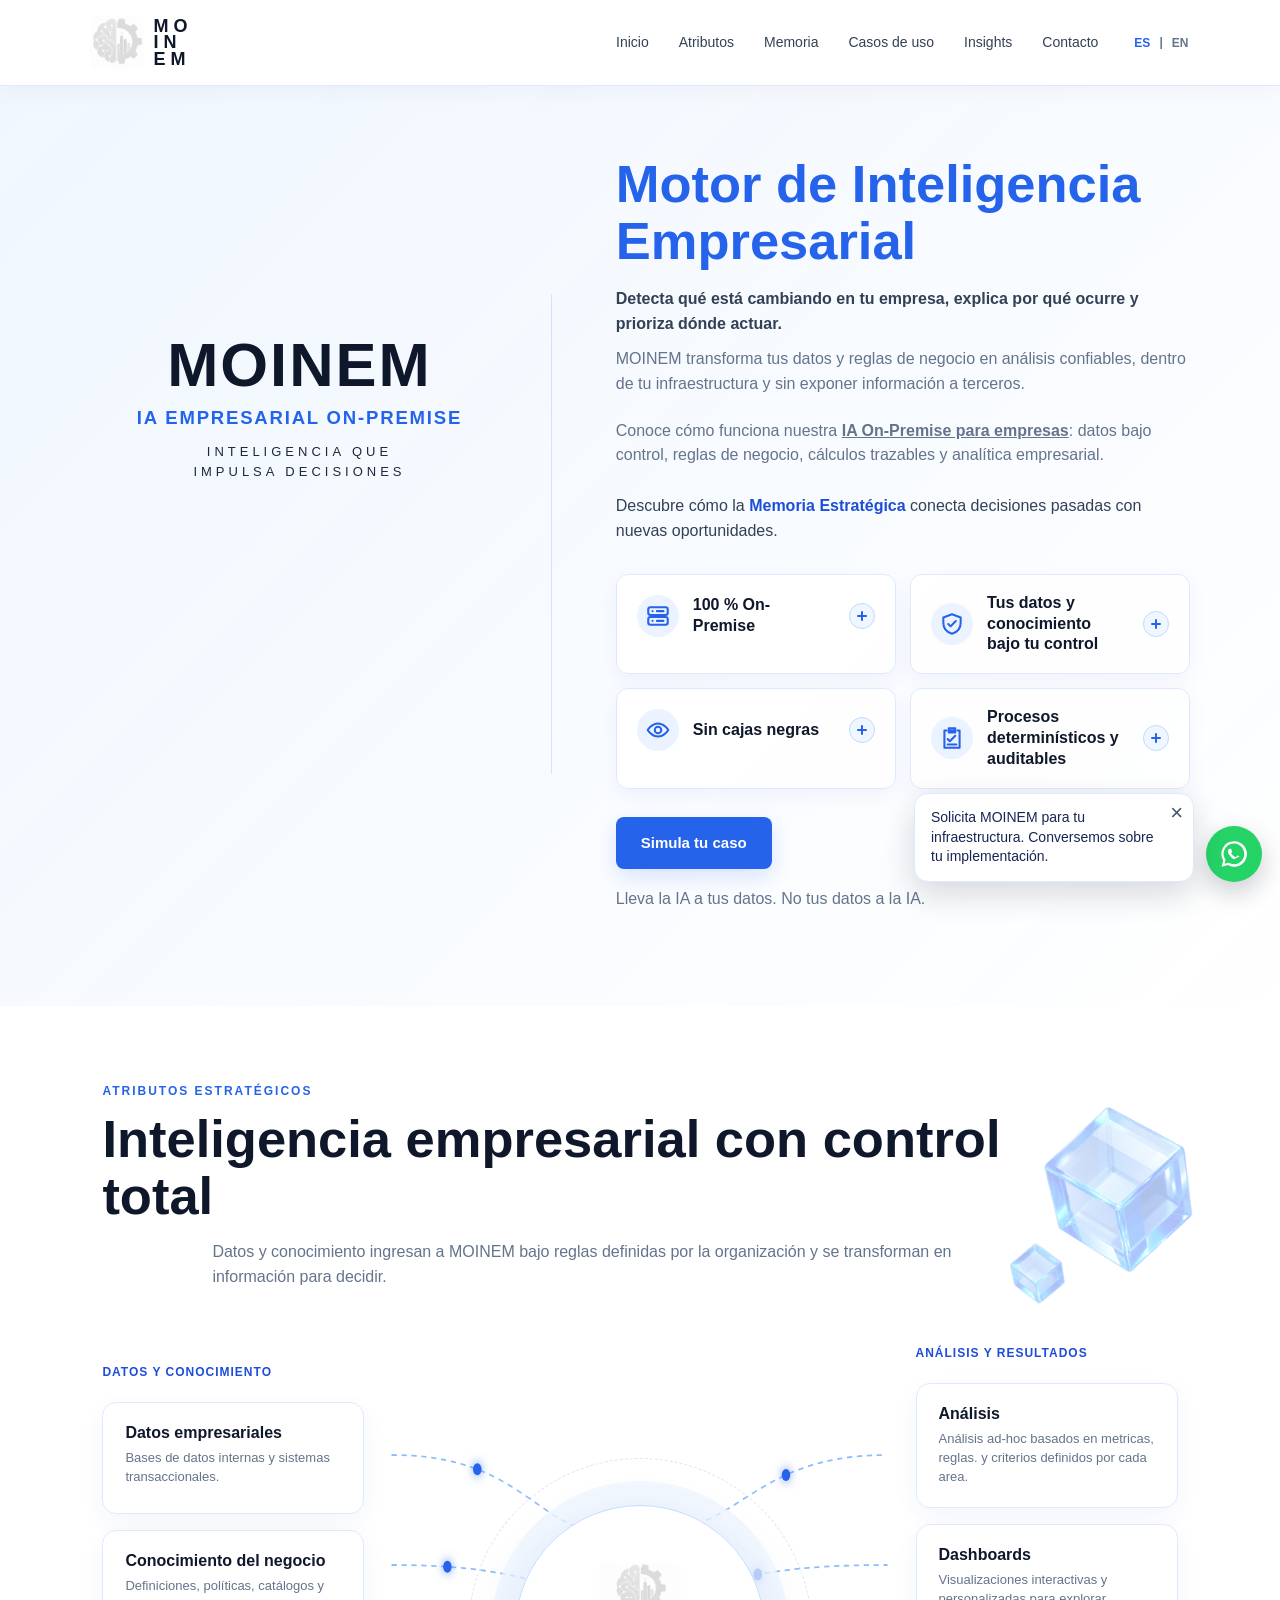
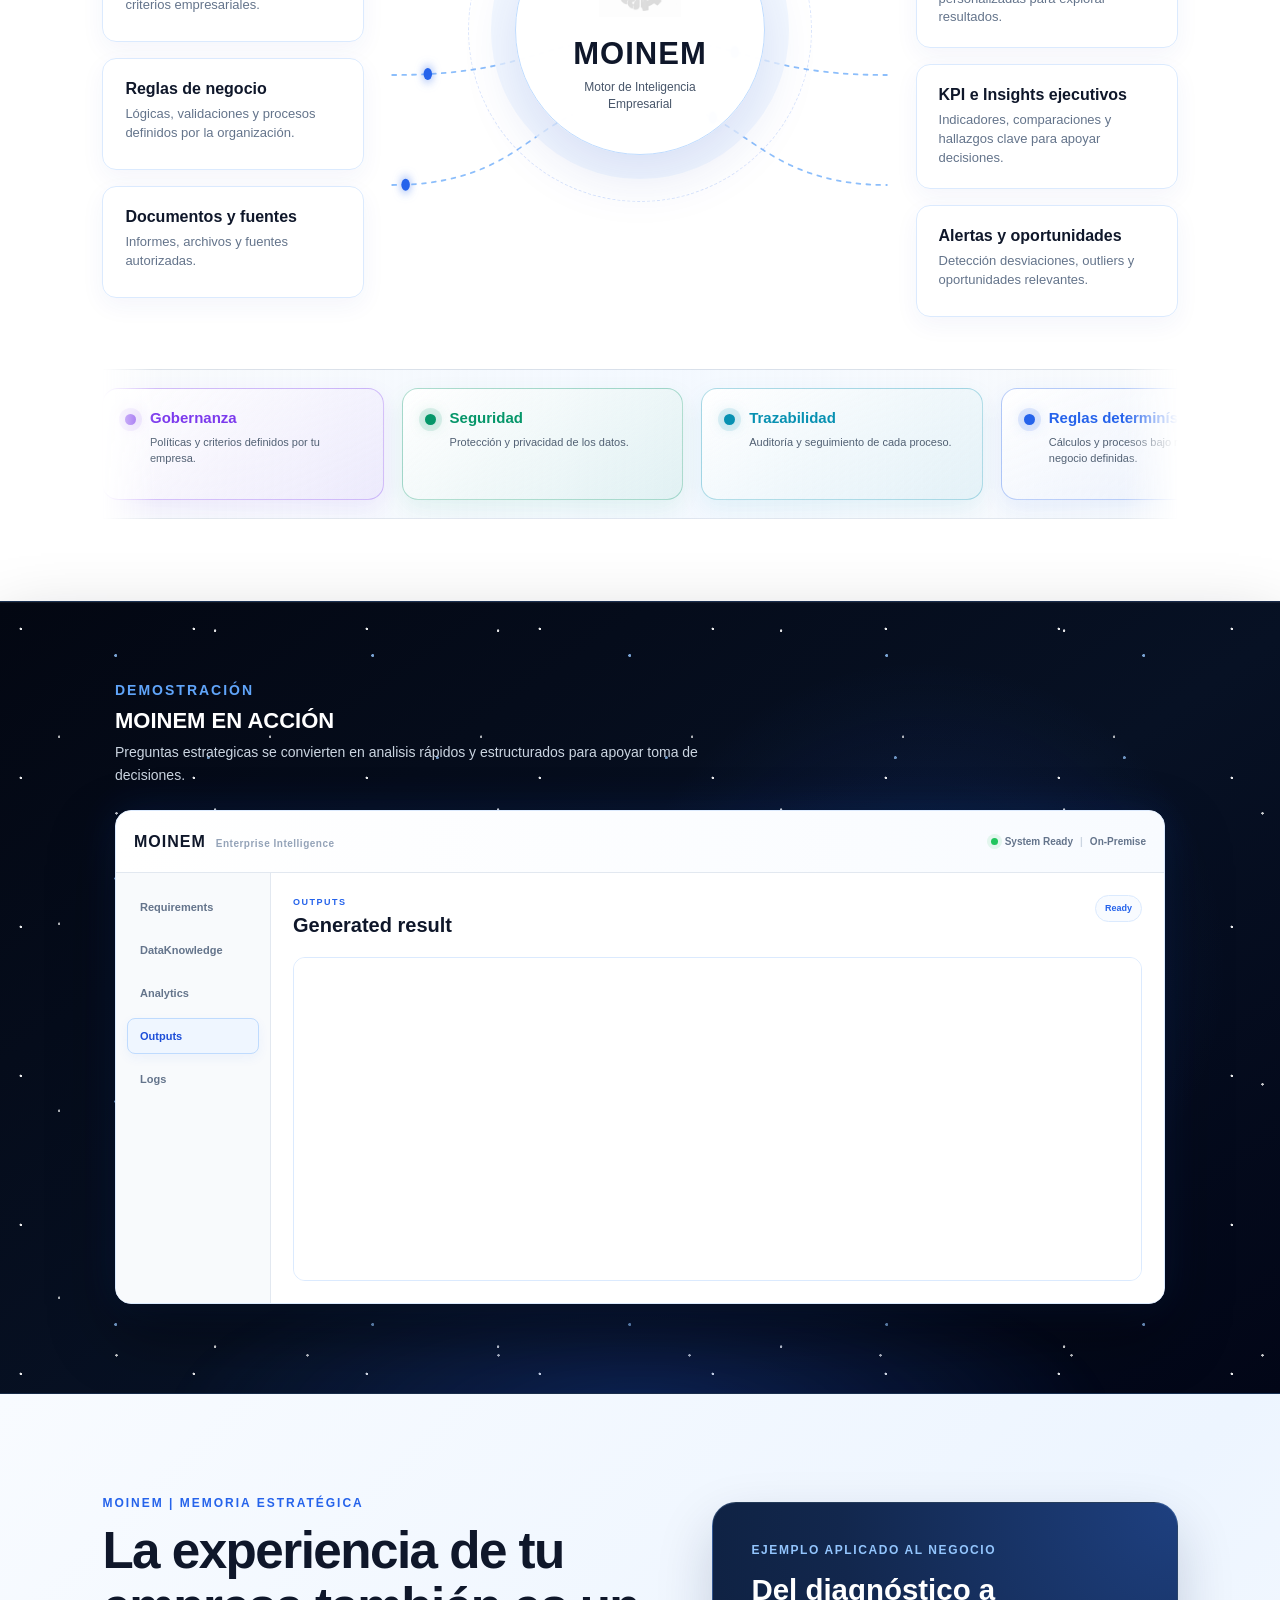
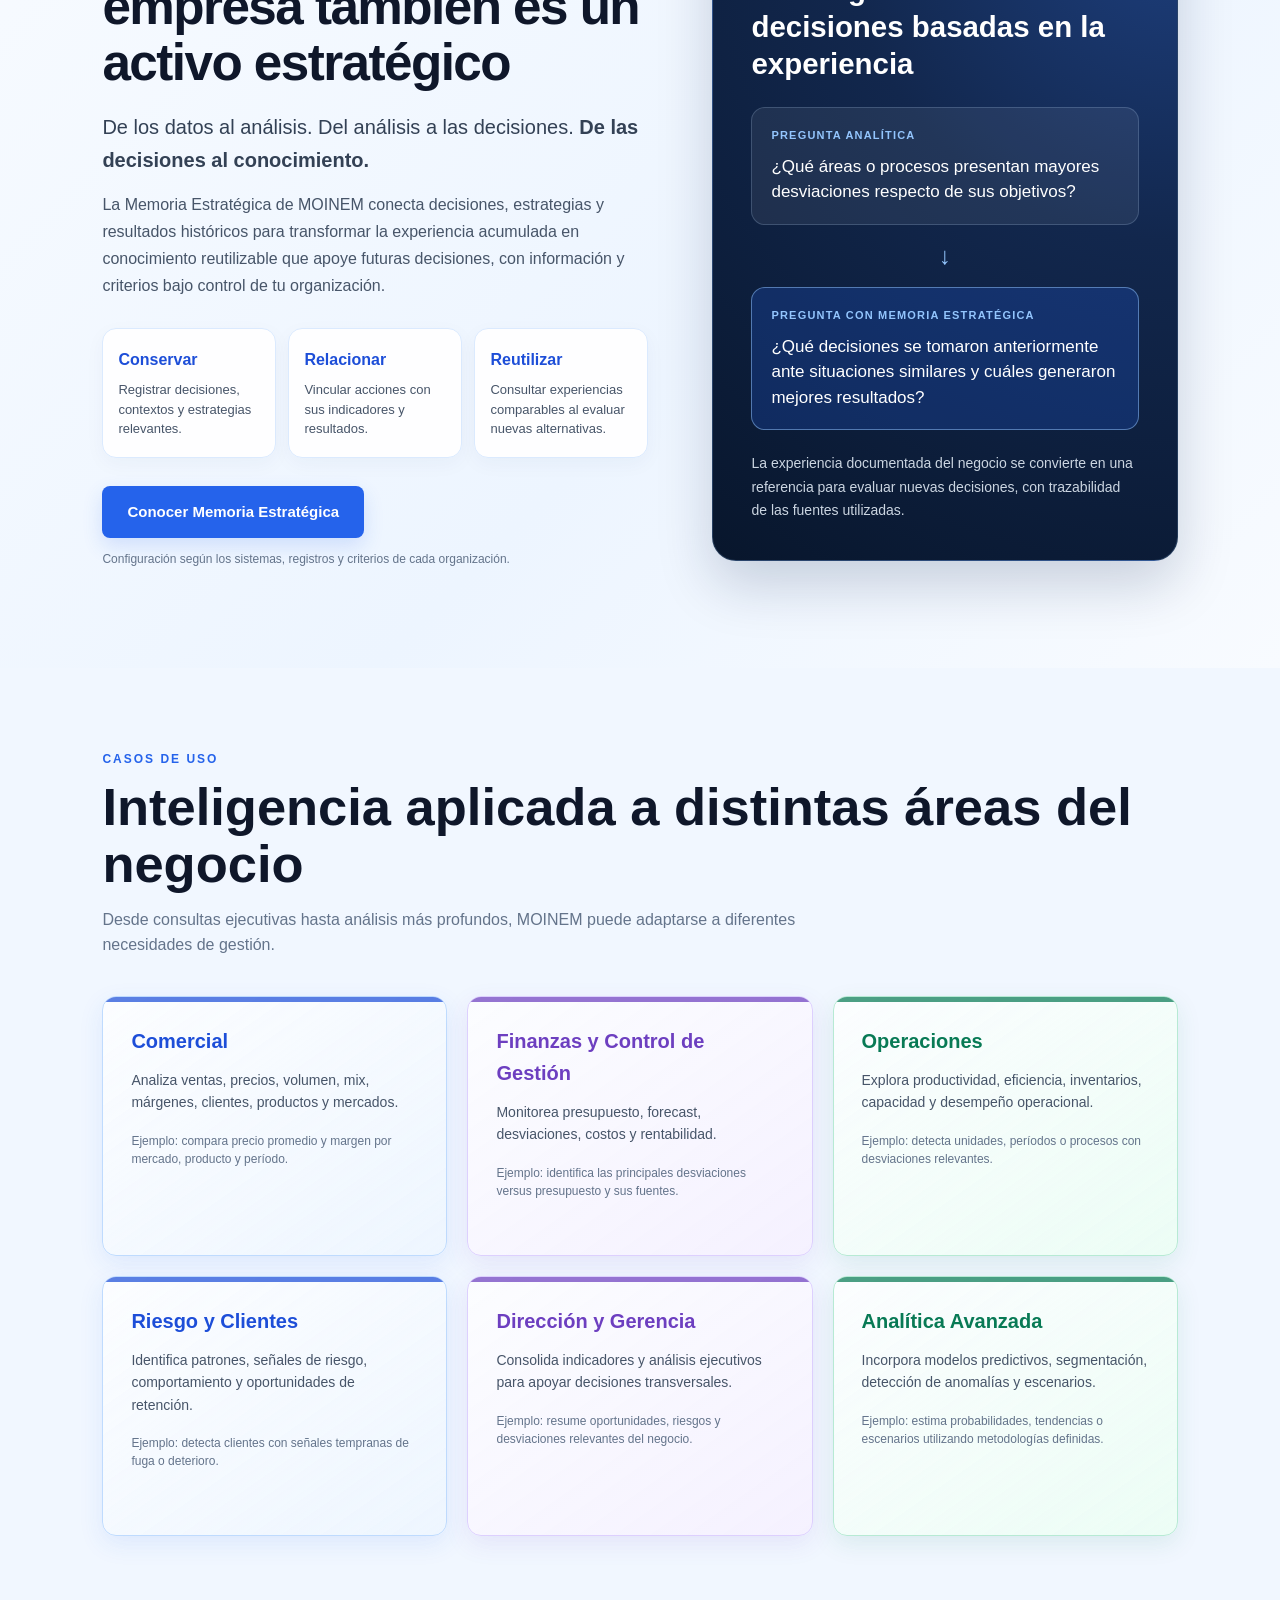
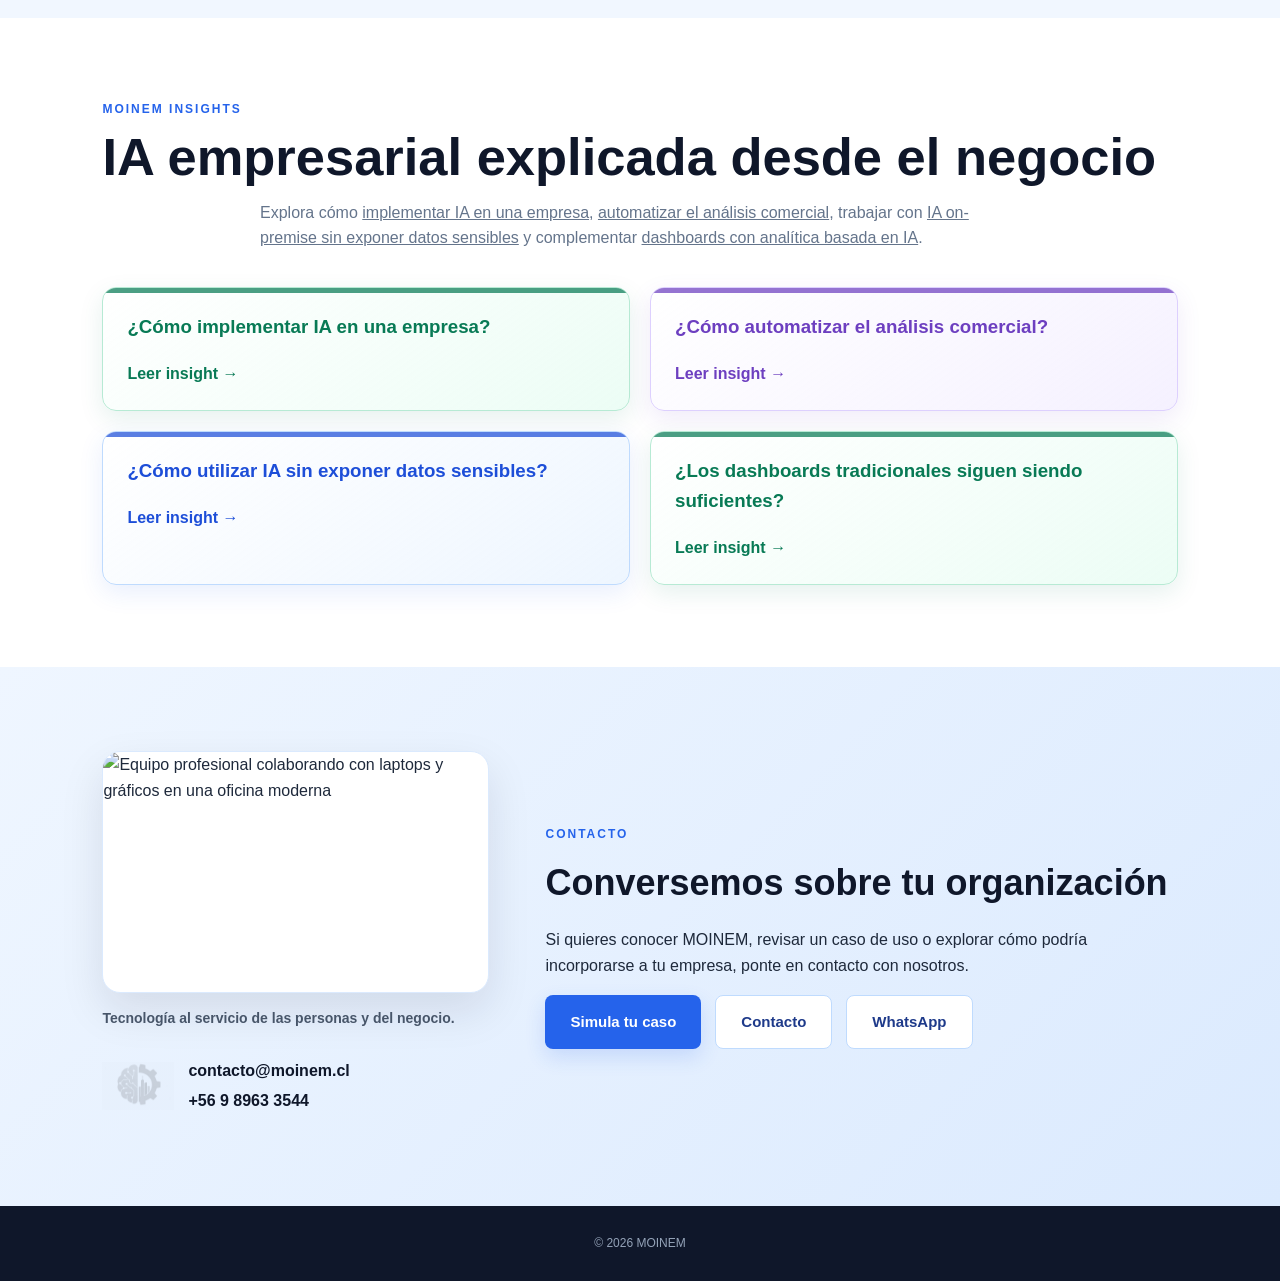
==== index.html @ ac6d260a "Use industry-neutral examples for Strategic Memory section" ====
<!DOCTYPE html>
<html lang="es">

<head>
<!-- Google Tag Manager -->
<script>(function(w,d,s,l,i){w[l]=w[l]||[];w[l].push({'gtm.start':
new Date().getTime(),event:'gtm.js'});var f=d.getElementsByTagName(s)[0],
j=d.createElement(s),dl=l!='dataLayer'?'&l='+l:'';j.async=true;j.src=
'https://www.googletagmanager.com/gtm.js?id='+i+dl;f.parentNode.insertBefore(j,f);
})(window,document,'script','dataLayer','GTM-WHK99N7G');</script>
<!-- End Google Tag Manager -->
    
    <meta charset="UTF-8">
    <meta name="viewport" content="width=device-width, initial-scale=1.0">

    <title>IA On-Premise para Análisis de Datos Empresariales | MOINEM</title>
    <meta name="description" content="MOINEM es una plataforma de IA on-premise para análisis de datos empresariales. Analiza ventas, costos, márgenes, presupuesto y operaciones sin exponer tus datos a terceros.">
    <link rel="canonical" href="https://moinem.cl/">
    <link rel="alternate" hreflang="es-CL" href="https://moinem.cl/">
    <link rel="alternate" hreflang="en" href="https://moinem.cl/index-en.html">
    <link rel="alternate" hreflang="x-default" href="https://moinem.cl/">

    <link rel="stylesheet" href="css/styles.css">
    <script type="application/ld+json">
{
  "@context": "https://schema.org",
  "@graph": [
    {
      "@type": "Organization",
      "@id": "https://moinem.cl/#organization",
      "name": "MOINEM",
      "url": "https://moinem.cl/",
      "logo": "https://moinem.cl/imagenes/logo/moinem_logo_light3.jpg",
      "email": "contacto@moinem.cl",
      "description": "MOINEM desarrolla inteligencia empresarial con IA on-premise, gobernanza, trazabilidad y reglas de negocio controladas por la organización."
    },
    {
      "@type": "SoftwareApplication",
      "@id": "https://moinem.cl/#software",
      "name": "MOINEM",
      "url": "https://moinem.cl/",
      "applicationCategory": "BusinessApplication",
      "operatingSystem": "On-Premise",
      "inLanguage": "es-CL",
      "description": "Plataforma de IA on-premise para análisis de datos empresariales, control de gestión, análisis comercial y operaciones, con procesos auditables y datos bajo control de la organización.",
      "publisher": {"@id": "https://moinem.cl/#organization"}
    }
  ]
}
    </script>

    <style>
        /* Ajuste visual de encabezados principales por sección */
        #atributos .strategic-header,
        #casos-uso > .section-eyebrow,
        #casos-uso > h2,
        #casos-uso > .section-lead,
        #insights > .section-eyebrow,
        #insights > h2 {
            text-align: left;
        }

        #atributos .strategic-header,
        #casos-uso > .section-eyebrow,
        #casos-uso > h2,
        #casos-uso > .section-lead,
        #insights > .section-eyebrow,
        #insights > h2 {
            margin-left: 0;
            margin-right: auto;
        }

        #atributos .strategic-header h2,
        #casos-uso > h2,
        #insights > h2 {
            font-size: clamp(38px, 4.1vw, 60px);
            line-height: 1.08;
        }

        /* Demostración: mismo estilo, etiqueta azul y título en mayúsculas */
        .demo-video-title {
            text-align: left;
        }

        .demo-video-title .section-eyebrow {
            color: #2563eb;
        }

        .demo-video-title h3 {
            text-transform: uppercase;
        }

        /* Contacto en dos columnas: personas a la izquierda, conversación a la derecha */
        .contact-section {
            display: grid;
            grid-template-columns: minmax(280px, 36%) minmax(0, 64%);
            gap: 56px;
            align-items: center;
            text-align: left;
        }

        .contact-identity {
            display: flex;
            flex-direction: column;
            align-items: flex-start;
            gap: 12px;
        }

        .contact-team-photo {
            width: 100%;
            max-width: 560px;
            overflow: hidden;
            border-radius: 18px;
            border: 1px solid #dbeafe;
            background: #fff;
            box-shadow: 0 18px 44px rgba(15, 23, 42, .10);
        }

        .contact-team-image {
            display: block;
            width: 100%;
            height: 240px;
            object-fit: cover;
        }

        .contact-photo-caption {
            margin: 2px 0 6px;
            color: #475569;
            font-size: 14px;
            font-weight: 700;
        }

        .contact-brand-line {
            display: flex;
            align-items: center;
            gap: 14px;
            margin-top: 2px;
        }

        .contact-logo {
            width: 72px;
            height: 72px;
            object-fit: contain;
            background: transparent;
            mix-blend-mode: multiply;
        }

        .contact-details {
            display: flex;
            flex-direction: column;
            align-items: flex-start;
            gap: 4px;
        }

        .contact-identity a {
            text-decoration: none;
            color: #0f172a;
            font-size: 16px;
            font-weight: 700;
        }

        .contact-copy {
            min-height: 240px;
            display: flex;
            flex-direction: column;
            justify-content: center;
        }

        .contact-copy .section-eyebrow,
        .contact-copy h2,
        .contact-copy > p {
            text-align: left;
            margin-left: 0;
            margin-right: auto;
        }

        .contact-copy .contact-actions {
            justify-content: flex-start;
            flex-wrap: wrap;
        }

        @media (max-width: 760px) {
            #atributos .strategic-header,
            #casos-uso > .section-eyebrow,
            #casos-uso > h2,
            #casos-uso > .section-lead,
            #insights > .section-eyebrow,
            #insights > h2 {
                text-align: left;
            }

            #atributos .strategic-header h2,
            #casos-uso > h2,
            #insights > h2 {
                font-size: 34px;
            }

            .contact-section {
                grid-template-columns: 1fr;
                gap: 32px;
            }

            .contact-team-image {
                height: 220px;
            }

            .contact-copy {
                min-height: 0;
            }

            .contact-logo {
                width: 64px;
                height: 64px;
            }
        }

        .moinem-whatsapp {
            position: fixed;
            right: max(18px, env(safe-area-inset-right));
            bottom: max(18px, env(safe-area-inset-bottom));
            z-index: 1000;
            display: flex;
            align-items: flex-end;
            gap: 12px;
            max-width: calc(100vw - 36px);
        }
        .moinem-whatsapp-message {
            position: relative;
            max-width: 280px;
            padding: 14px 34px 14px 16px;
            border: 1px solid #dbeafe;
            border-radius: 14px;
            background: #fff;
            color: #172554;
            box-shadow: 0 12px 32px rgba(15, 23, 42, .16);
            font-size: 14px;
            line-height: 1.4;
        }
        .moinem-whatsapp-message[hidden] { display: none; }
        .moinem-whatsapp-close {
            position: absolute;
            top: 4px;
            right: 6px;
            border: 0;
            background: transparent;
            color: #475569;
            cursor: pointer;
            font-size: 22px;
            line-height: 1;
            padding: 4px;
        }
        .moinem-whatsapp-link {
            display: grid;
            flex: 0 0 56px;
            place-items: center;
            width: 56px;
            height: 56px;
            border-radius: 50%;
            background: #25d366;
            color: #fff;
            box-shadow: 0 10px 26px rgba(15, 23, 42, .22);
            transition: transform .2s ease;
        }
        .moinem-whatsapp-link:hover,
        .moinem-whatsapp-link:focus-visible { transform: translateY(-3px); }
        .moinem-whatsapp-link svg { width: 30px; height: 30px; fill: currentColor; }
        @media (max-width: 480px) {
            .moinem-whatsapp-message { max-width: min(245px, calc(100vw - 110px)); font-size: 13px; }
            .moinem-whatsapp-link { flex-basis: 52px; width: 52px; height: 52px; }
        }
</style>
</head>

<body>
<!-- Google Tag Manager (noscript) -->
<noscript><iframe src="https://www.googletagmanager.com/ns.html?id=GTM-WHK99N7G"
height="0" width="0" style="display:none;visibility:hidden"></iframe></noscript>
<!-- End Google Tag Manager (noscript) -->
<!-- =========================
     HEADER
========================= -->

<header class="site-header">

    <a class="brand"
       href="#inicio"
       aria-label="Ir al inicio de MOINEM">

        <img
            src="imagenes/logo/moinem_logo_light3.jpg"
            alt="MOINEM"
            class="brand-icon"
        >

        <span class="brand-stack" aria-hidden="true">
            <span>MO</span>
            <span>IN</span>
            <span>EM</span>
        </span>

    </a>

    <nav class="main-nav" aria-label="Navegación principal">
        <a href="#inicio">Inicio</a>
        <a href="#atributos">Atributos</a>
        <a href="#memoria-estrategica">Memoria</a>
        <a href="#casos-uso">Casos de uso</a>
        <a href="#insights">Insights</a>
        <a href="#contacto">Contacto</a>
    </nav>

    <div class="language-selector" aria-label="Selector de idioma">

        <button class="language active"
                type="button"
                title="Español"
                onclick="window.location.href='index.html'">ES</button>

        <span>|</span>

        <button class="language"
                type="button"
                title="English"
                onclick="window.location.href='index-en.html'">EN</button>

    </div>

</header>


<main>

<!-- =========================
     HERO
========================= -->

<section id="inicio" class="hero">

    <div class="hero-brand">

        <h1><span class="hero-brand-name">MOINEM</span><span class="hero-seo-kicker">IA empresarial On-Premise</span></h1>

        <p class="hero-slogan">
            INTELIGENCIA QUE<br>
            IMPULSA DECISIONES
        </p>

        <div class="hero-video-crop">
            <video class="hero-demo-video" autoplay muted loop playsinline preload="metadata" aria-label="Demostración de MOINEM en funcionamiento">
                <source src="videos/demo_moinem.mp4" type="video/mp4">
                Tu navegador no admite la reproducción de video.
            </video>
        </div>
    </div>

    <div class="hero-content">

        <h2>
            <span>Motor de Inteligencia</span>
            <br>
            <span>Empresarial</span>
        </h2>

        <p class="hero-intro" style="margin-bottom: 10px; font-weight: 700; color: #334155;">
            Detecta qué está cambiando en tu empresa, explica por qué ocurre y prioriza dónde actuar.
        </p>

        <p class="hero-intro">
            MOINEM transforma tus datos y reglas de negocio en análisis confiables, dentro de tu infraestructura y sin exponer información a terceros.
        </p>

        <p class="hero-intro" style="margin-top:-4px;">
            Conoce cómo funciona nuestra <a href="ia-on-premise-empresas.html"><strong>IA On-Premise para empresas</strong></a>: datos bajo control, reglas de negocio, cálculos trazables y analítica empresarial.
        </p>

        <p class="hero-intro memory-hero-hook">Descubre cómo la <a href="#memoria-estrategica"><strong>Memoria Estratégica</strong></a> conecta decisiones pasadas con nuevas oportunidades.</p>

        <div class="value-accordion">

            <details class="value-item">

                <summary>
                    <span class="value-title"><span class="value-icon" aria-hidden="true"><svg viewBox="0 0 24 24" fill="none"><rect x="3" y="4" width="18" height="7" rx="2"></rect><rect x="3" y="13" width="18" height="7" rx="2"></rect><path d="M7 7.5h.01M7 16.5h.01M11 7.5h6M11 16.5h6"></path></svg></span><span>100 % On-Premise</span></span>
                    <span class="accordion-symbol" aria-hidden="true"></span>
                </summary>

                <div class="value-detail">
                    Instalado 100 % dentro de la infraestructura
                    de tu organización.
                </div>

            </details>

            <details class="value-item">

                <summary>
                    <span class="value-title"><span class="value-icon" aria-hidden="true"><svg viewBox="0 0 24 24" fill="none"><path d="M12 3 20 6v5c0 5-3.4 8.5-8 10-4.6-1.5-8-5-8-10V6l8-3Z"></path><path d="m8.5 12 2.2 2.2 4.8-5"></path></svg></span><span>Tus datos y conocimiento bajo tu control</span></span>
                    <span class="accordion-symbol" aria-hidden="true"></span>
                </summary>

                <div class="value-detail">
                    Tu información estratégica permanece dentro de
                    tu organización, sin compartir datos sensibles
                    con servicios externos.
                </div>

            </details>

            <details class="value-item">

                <summary>
                    <span class="value-title"><span class="value-icon" aria-hidden="true"><svg viewBox="0 0 24 24" fill="none"><path d="M2.5 12s3.5-6 9.5-6 9.5 6 9.5 6-3.5 6-9.5 6-9.5-6-9.5-6Z"></path><circle cx="12" cy="12" r="3"></circle></svg></span><span>Sin cajas negras</span></span>
                    <span class="accordion-symbol" aria-hidden="true"></span>
                </summary>

                <div class="value-detail">
                    Conoce y controla cómo se ejecutan los procesos,
                    reglas y cálculos utilizados por el sistema.
                </div>

            </details>

            <details class="value-item">

                <summary>
                    <span class="value-title"><span class="value-icon" aria-hidden="true"><svg viewBox="0 0 24 24" fill="none"><path d="M9 5h6M9 3h6v4H9z"></path><path d="M17 5h2v16H5V5h2"></path><path d="m8 13 2 2 5-5M8 18h8"></path></svg></span><span>Procesos determinísticos y auditables</span></span>
                    <span class="accordion-symbol" aria-hidden="true"></span>
                </summary>

                <div class="value-detail">
                    Tu empresa define cómo calcular KPI, métricas
                    y reglas de negocio, con resultados consistentes,
                    trazables y auditables.
                </div>

            </details>

        </div>

        <a class="primary-cta" href="simula-tu-caso.html">
            Simula tu caso
        </a>

        <p class="hero-intro" style="margin-top: 18px; margin-bottom: 0;">
            Lleva la IA a tus datos. No tus datos a la IA.
        </p>

    </div>

</section>


<!-- =========================
     ATRIBUTOS ESTRATEGICOS + DEMOSTRACION
========================= -->

<section id="atributos"
         class="content-section strategic-section">

    <div class="strategic-header centered">

        <p class="section-eyebrow">
            ATRIBUTOS ESTRATÉGICOS
        </p>

        <h2>
            Inteligencia empresarial con control total
        </h2>

        <p class="section-lead">
            Datos y conocimiento ingresan a MOINEM bajo reglas definidas
            por la organización y se transforman en información para decidir.
        </p>

    </div>

    <div class="strategic-flow">

        <div class="flow-column flow-inputs">

            <p class="flow-column-title">
                DATOS Y CONOCIMIENTO
            </p>

            <article class="flow-card">
                <h3>Datos empresariales</h3>
                <p>Bases de datos internas y sistemas transaccionales.</p>
            </article>

            <article class="flow-card">
                <h3>Conocimiento del negocio</h3>
                <p>Definiciones, políticas, catálogos y criterios empresariales.</p>
            </article>

            <article class="flow-card">
                <h3>Reglas de negocio</h3>
                <p>Lógicas, validaciones y procesos definidos por la organización.</p>
            </article>

            <article class="flow-card">
                <h3>Documentos y fuentes</h3>
                <p>Informes, archivos y fuentes autorizadas.</p>
            </article>

        </div>

        <div class="moinem-core-area">

            <svg class="flow-lines"
                 viewBox="0 0 700 520"
                 preserveAspectRatio="none"
                 aria-hidden="true">

                <path id="in1" d="M0,85 C150,85 190,135 255,155" />
                <path id="in2" d="M0,195 C145,195 190,210 255,220" />
                <path id="in3" d="M0,305 C145,305 190,285 255,275" />
                <path id="in4" d="M0,415 C150,415 190,365 255,345" />
                <path id="out1" d="M445,150 C510,130 555,85 700,85" />
                <path id="out2" d="M445,215 C515,205 560,195 700,195" />
                <path id="out3" d="M445,275 C515,285 560,305 700,305" />
                <path id="out4" d="M445,345 C510,365 555,415 700,415" />

                <circle class="moving-dot dot-1" r="6"><animateMotion dur="4.8s" repeatCount="indefinite"><mpath href="#in1"/></animateMotion></circle>
                <circle class="moving-dot dot-2" r="6"><animateMotion dur="5.2s" begin="0.6s" repeatCount="indefinite"><mpath href="#in2"/></animateMotion></circle>
                <circle class="moving-dot dot-3" r="6"><animateMotion dur="5s" begin="1.2s" repeatCount="indefinite"><mpath href="#in3"/></animateMotion></circle>
                <circle class="moving-dot dot-4" r="6"><animateMotion dur="5.4s" begin="1.8s" repeatCount="indefinite"><mpath href="#in4"/></animateMotion></circle>
                <circle class="moving-dot dot-5" r="6"><animateMotion dur="4.8s" repeatCount="indefinite"><mpath href="#out1"/></animateMotion></circle>
                <circle class="moving-dot dot-6" r="6"><animateMotion dur="5.2s" begin="0.7s" repeatCount="indefinite"><mpath href="#out2"/></animateMotion></circle>
                <circle class="moving-dot dot-7" r="6"><animateMotion dur="5s" begin="1.4s" repeatCount="indefinite"><mpath href="#out3"/></animateMotion></circle>
                <circle class="moving-dot dot-8" r="6"><animateMotion dur="5.4s" begin="2s" repeatCount="indefinite"><mpath href="#out4"/></animateMotion></circle>

            </svg>

            <div class="moinem-core">

                <img src="imagenes/logo/moinem_logo_light3.jpg" alt="Logo MOINEM" class="moinem-core-logo">

                <strong>MOINEM</strong>

                <span>Motor de Inteligencia<br>Empresarial</span>

            </div>
        </div>

        <div class="flow-column flow-outputs">

            <p class="flow-column-title">ANÁLISIS Y RESULTADOS</p>

            <article class="flow-card"><h3>Análisis</h3><p>Análisis ad-hoc basados en metricas, reglas. y criterios definidos por cada area.</p></article>
            <article class="flow-card"><h3>Dashboards</h3><p>Visualizaciones interactivas y personalizadas para explorar resultados.</p></article>
            <article class="flow-card"><h3>KPI e Insights ejecutivos</h3><p>Indicadores, comparaciones y hallazgos clave para apoyar decisiones.</p></article>
            <article class="flow-card"><h3>Alertas y oportunidades</h3><p>Detección desviaciones, outliers y oportunidades relevantes.</p></article>

        </div>

    </div>

    <div class="control-carousel" aria-label="Atributos de control de MOINEM">
        <div class="control-track">
            <article class="control-card control-governance"><span class="control-dot" aria-hidden="true"></span><div><h3>Gobernanza</h3><p>Políticas y criterios definidos por tu empresa.</p></div></article>
            <article class="control-card control-security"><span class="control-dot" aria-hidden="true"></span><div><h3>Seguridad</h3><p>Protección y privacidad de los datos.</p></div></article>
            <article class="control-card control-traceability"><span class="control-dot" aria-hidden="true"></span><div><h3>Trazabilidad</h3><p>Auditoría y seguimiento de cada proceso.</p></div></article>
            <article class="control-card control-rules"><span class="control-dot" aria-hidden="true"></span><div><h3>Reglas determinísticas</h3><p>Cálculos y procesos bajo reglas de negocio definidas.</p></div></article>
            <article class="control-card control-intelligence"><span class="control-dot" aria-hidden="true"></span><div><h3>Inteligencia empresarial</h3><p>Generación de insights comerciales, financieros y operacionales.</p></div></article>
            <div class="control-set-copy" aria-hidden="true">
                <article class="control-card control-governance"><span class="control-dot" aria-hidden="true"></span><div><h3>Gobernanza</h3><p>Políticas y criterios definidos por tu empresa.</p></div></article>
                <article class="control-card control-security"><span class="control-dot" aria-hidden="true"></span><div><h3>Seguridad</h3><p>Protección y privacidad de los datos.</p></div></article>
                <article class="control-card control-traceability"><span class="control-dot" aria-hidden="true"></span><div><h3>Trazabilidad</h3><p>Auditoría y seguimiento de cada proceso.</p></div></article>
                <article class="control-card control-rules"><span class="control-dot" aria-hidden="true"></span><div><h3>Reglas determinísticas</h3><p>Cálculos y procesos bajo reglas de negocio definidas.</p></div></article>
                <article class="control-card control-intelligence"><span class="control-dot" aria-hidden="true"></span><div><h3>Inteligencia empresarial</h3><p>Generación de insights comerciales, financieros y operacionales.</p></div></article>
            </div>
        </div>
    </div>

    <div class="demo-video-area strategic-demo">

        <div class="shooting-stars" aria-hidden="true">
            <span class="shooting-star shooting-star-1"></span>
            <span class="shooting-star shooting-star-2"></span>
            <span class="shooting-star shooting-star-3"></span>
        </div>

        <div class="demo-video-title">

            <p class="section-eyebrow">DEMOSTRACIÓN</p>

            <h3>MOINEM EN ACCIÓN</h3>

            <p>Preguntas estrategicas se convierten en analisis rápidos y estructurados para apoyar toma de decisiones.</p>

        </div>

        <div class="moinem-platform">

            <div class="platform-topbar">

                <div class="platform-brand">
                    <span class="platform-brand-name">MOINEM</span>
                    <span class="platform-brand-subtitle">Enterprise Intelligence</span>
                </div>

                <div class="platform-status">
                    <span class="status-dot"></span>
                    <span>System Ready</span>
                    <span class="status-separator">|</span>
                    <span>On-Premise</span>
                </div>

            </div>

            <div class="platform-body">

                <aside class="platform-sidebar">
                    <button class="platform-nav-button" type="button" data-panel="requirements">Requirements</button>
                    <button class="platform-nav-button" type="button" data-panel="dataknowledge">DataKnowledge</button>
                    <button class="platform-nav-button" type="button" data-panel="analytics">Analytics</button>
                    <button class="platform-nav-button active" type="button" data-panel="outputs">Outputs</button>
                    <button class="platform-nav-button" type="button" data-panel="logs">Logs</button>
                </aside>

                <div class="platform-content">

                    <section class="platform-panel" id="panel-requirements">
                        <div class="platform-panel-header">
                            <div><span class="platform-kicker">REQUIREMENTS</span><h4>Ask MOINEM</h4></div>
                            <span class="platform-badge">Natural Language</span>
                        </div>
                        <div class="platform-question">
                            <span class="question-label">Business question</span>
                            <p>Compara el precio promedio de Chile vs Brasil por trimestre.</p>
                            <button class="platform-run-button" type="button">Run Analysis</button>
                        </div>
                        <div class="requirements-grid">
                            <div class="mini-card"><span>Metric</span><strong>Average Price</strong></div>
                            <div class="mini-card"><span>Markets</span><strong>CL / BR</strong></div>
                            <div class="mini-card"><span>Period</span><strong>Quarter</strong></div>
                        </div>
                    </section>

                    <section class="platform-panel" id="panel-dataknowledge">
                        <div class="platform-panel-header">
                            <div><span class="platform-kicker">DATAKNOWLEDGE</span><h4>Business knowledge</h4></div>
                            <span class="platform-badge">Validated</span>
                        </div>
                        <div class="knowledge-table">
                            <div><span>Dataset</span><strong>commercial_data.xlsx</strong></div>
                            <div><span>Dimensions</span><strong>Market · Product · Month</strong></div>
                            <div><span>Metrics</span><strong>Sales · Volume · Cost</strong></div>
                            <div><span>Business rule</span><strong>Average price = Sales / Volume</strong></div>
                        </div>
                    </section>

                    <section class="platform-panel" id="panel-analytics">
                        <div class="platform-panel-header">
                            <div><span class="platform-kicker">ANALYTICS</span><h4>Analytical execution</h4></div>
                            <span class="platform-badge">Deterministic</span>
                        </div>
                        <div class="analytics-steps">
                            <div class="analytics-step"><span class="step-check">✓</span><div><strong>Request interpreted</strong><small>Metric, markets and period identified</small></div></div>
                            <div class="analytics-step"><span class="step-check">✓</span><div><strong>Business rules validated</strong><small>DataKnowledge definition applied</small></div></div>
                            <div class="analytics-step"><span class="step-check">✓</span><div><strong>Analytical process executed</strong><small>Comparison and aggregation completed</small></div></div>
                        </div>
                    </section>

                    <section class="platform-panel active" id="panel-outputs">
                        <div class="platform-panel-header">
                            <div><span class="platform-kicker">OUTPUTS</span><h4>Generated result</h4></div>
                            <span class="platform-badge">Ready</span>
                        </div>
                        <div class="platform-video-frame">
                            <video autoplay muted loop playsinline>
                                <source src="videos/demo_moinem.mp4" type="video/mp4">
                                Tu navegador no admite la reproducción de video.
                            </video>
                        </div>
                    </section>

                    <section class="platform-panel" id="panel-logs">
                        <div class="platform-panel-header">
                            <div><span class="platform-kicker">LOGS</span><h4>Execution trace</h4></div>
                            <span class="platform-badge">Auditable</span>
                        </div>
                        <div class="logs-box">
                            <p><span>10:21:04</span> Request received</p>
                            <p><span>10:21:05</span> Intent validated</p>
                            <p><span>10:21:05</span> DataKnowledge loaded</p>
                            <p><span>10:21:06</span> Analytical pipeline executed</p>
                            <p><span>10:21:07</span> Output generated successfully</p>
                        </div>
                    </section>

                </div>

            </div>

        </div>

    </div>

</section>


<!-- MOINEM | STRATEGIC MEMORY -->
<section id="memoria-estrategica" class="content-section memory-section" aria-labelledby="memory-title">
 <div class="memory-shell">
  <div class="memory-copy">
   <p class="section-eyebrow">MOINEM | MEMORIA ESTRATÉGICA</p>
   <h2 id="memory-title">La experiencia de tu empresa también es un activo estratégico</h2>
   <p class="memory-lead">De los datos al análisis. Del análisis a las decisiones. <strong>De las decisiones al conocimiento.</strong></p>
   <p class="memory-description">La Memoria Estratégica de MOINEM conecta decisiones, estrategias y resultados históricos para transformar la experiencia acumulada en conocimiento reutilizable que apoye futuras decisiones, con información y criterios bajo control de tu organización.</p>
   <div class="memory-pillars">
    <article class="memory-pillar"><h3>Conservar</h3><p>Registrar decisiones, contextos y estrategias relevantes.</p></article>
    <article class="memory-pillar"><h3>Relacionar</h3><p>Vincular acciones con sus indicadores y resultados.</p></article>
    <article class="memory-pillar"><h3>Reutilizar</h3><p>Consultar experiencias comparables al evaluar nuevas alternativas.</p></article>
   </div>
   <a class="primary-cta memory-cta" href="https://wa.me/56989633544?text=Hola%2C%20me%20interesa%20conocer%20la%20Memoria%20Estrategica%20de%20MOINEM%20para%20mi%20empresa." target="_blank" rel="noopener noreferrer" onclick="window.dataLayer=window.dataLayer||[];window.dataLayer.push({event:'memoria_estrategica_click',canal:'whatsapp'});">Conocer Memoria Estratégica</a>
   <small class="memory-note">Configuración según los sistemas, registros y criterios de cada organización.</small>
  </div>
  <aside class="memory-example" aria-label="Ejemplo aplicado al negocio">
   <p class="memory-example-kicker">Ejemplo aplicado al negocio</p>
   <h3>Del diagnóstico a decisiones basadas en la experiencia</h3>
   <div class="memory-question"><span>Pregunta analítica</span><p>¿Qué áreas o procesos presentan mayores desviaciones respecto de sus objetivos?</p></div>
   <div class="memory-transition" aria-hidden="true">↓</div>
   <div class="memory-question memory-question-strategic"><span>Pregunta con memoria estratégica</span><p>¿Qué decisiones se tomaron anteriormente ante situaciones similares y cuáles generaron mejores resultados?</p></div>
   <p class="memory-example-foot">La experiencia documentada del negocio se convierte en una referencia para evaluar nuevas decisiones, con trazabilidad de las fuentes utilizadas.</p>
  </aside>
 </div>
</section>

<!-- =========================
     CASOS DE USO
========================= -->

<section id="casos-uso" class="content-section soft-section">

    <p class="section-eyebrow">CASOS DE USO</p>

    <h2>Inteligencia aplicada a distintas áreas del negocio</h2>

    <p class="section-lead use-cases-lead">
        Desde consultas ejecutivas hasta análisis más profundos,
        MOINEM puede adaptarse a diferentes necesidades de gestión.
    </p>

    <div class="use-cases-grid">
        <article class="use-case-card"><h3>Comercial</h3><p>Analiza ventas, precios, volumen, mix, márgenes, clientes, productos y mercados.</p><small>Ejemplo: compara precio promedio y margen por mercado, producto y período.</small></article>
        <article class="use-case-card"><h3>Finanzas y Control de Gestión</h3><p>Monitorea presupuesto, forecast, desviaciones, costos y rentabilidad.</p><small>Ejemplo: identifica las principales desviaciones versus presupuesto y sus fuentes.</small></article>
        <article class="use-case-card"><h3>Operaciones</h3><p>Explora productividad, eficiencia, inventarios, capacidad y desempeño operacional.</p><small>Ejemplo: detecta unidades, períodos o procesos con desviaciones relevantes.</small></article>
        <article class="use-case-card"><h3>Riesgo y Clientes</h3><p>Identifica patrones, señales de riesgo, comportamiento y oportunidades de retención.</p><small>Ejemplo: detecta clientes con señales tempranas de fuga o deterioro.</small></article>
        <article class="use-case-card"><h3>Dirección y Gerencia</h3><p>Consolida indicadores y análisis ejecutivos para apoyar decisiones transversales.</p><small>Ejemplo: resume oportunidades, riesgos y desviaciones relevantes del negocio.</small></article>
        <article class="use-case-card"><h3>Analítica Avanzada</h3><p>Incorpora modelos predictivos, segmentación, detección de anomalías y escenarios.</p><small>Ejemplo: estima probabilidades, tendencias o escenarios utilizando metodologías definidas.</small></article>
    </div>

</section>

<!-- =========================
     INSIGHTS
========================= -->

<section id="insights" class="content-section">

    <p class="section-eyebrow">MOINEM INSIGHTS</p>

    <h2>IA empresarial explicada desde el negocio</h2>

    <p class="section-lead">Explora cómo <a href="insights/como-implementar-ia-en-una-empresa.html">implementar IA en una empresa</a>, <a href="insights/automatizar-analisis-comercial-con-ia.html">automatizar el análisis comercial</a>, trabajar con <a href="insights/ia-sin-exponer-datos-sensibles.html">IA on-premise sin exponer datos sensibles</a> y complementar <a href="insights/dashboards-vs-analitica-con-ia.html">dashboards con analítica basada en IA</a>.</p>

    <div class="insights-grid">
        <a class="insight-card" href="insights/como-implementar-ia-en-una-empresa.html"><h3>¿Cómo implementar IA en una empresa?</h3><span>Leer insight →</span></a>
        <a class="insight-card" href="insights/automatizar-analisis-comercial-con-ia.html"><h3>¿Cómo automatizar el análisis comercial?</h3><span>Leer insight →</span></a>
        <a class="insight-card" href="insights/ia-sin-exponer-datos-sensibles.html"><h3>¿Cómo utilizar IA sin exponer datos sensibles?</h3><span>Leer insight →</span></a>
        <a class="insight-card" href="insights/dashboards-vs-analitica-con-ia.html"><h3>¿Los dashboards tradicionales siguen siendo suficientes?</h3><span>Leer insight →</span></a>
    </div>

</section>

<!-- =========================
     CONTACTO
========================= -->

<section id="contacto" class="contact-section">

    <div class="contact-identity">
        <div class="contact-team-photo">
            <img
                class="contact-team-image"
                src="https://images.pexels.com/photos/7163395/pexels-photo-7163395.jpeg?auto=compress&cs=tinysrgb&w=1600"
                alt="Equipo profesional colaborando con laptops y gráficos en una oficina moderna"
                loading="lazy"
            >
        </div>

        <p class="contact-photo-caption">Tecnología al servicio de las personas y del negocio.</p>

        <div class="contact-brand-line">
            <img class="contact-logo" src="imagenes/logo/moinem_logo_light3.jpg" alt="MOINEM">
            <div class="contact-details">
                <a href="mailto:contacto@moinem.cl">contacto@moinem.cl</a>
                <a href="https://wa.me/56989633544" target="_blank" rel="noopener noreferrer">+56 9 8963 3544</a>
            </div>
        </div>
    </div>

    <div class="contact-copy">
        <p class="section-eyebrow">CONTACTO</p>

        <h2>Conversemos sobre tu organización</h2>

        <p>
            Si quieres conocer MOINEM, revisar un caso de uso
            o explorar cómo podría incorporarse a tu empresa,
            ponte en contacto con nosotros.
        </p>

        <div class="contact-actions">
            <a class="primary-cta" href="simula-tu-caso.html">Simula tu caso</a>
            <a class="secondary-cta" href="mailto:contacto@moinem.cl">Contacto</a>
            <a class="secondary-cta" href="https://wa.me/56989633544" target="_blank" rel="noopener noreferrer">WhatsApp</a>
        </div>
    </div>

</section>

</main>

<footer>
    <p class="copyright">© 2026 MOINEM</p>
</footer>

<div class="moinem-whatsapp" aria-label="Contacto por WhatsApp">
    <div class="moinem-whatsapp-message" id="moinem-whatsapp-message">
        Solicita MOINEM para tu infraestructura. Conversemos sobre tu implementación.
        <button class="moinem-whatsapp-close" type="button" aria-label="Cerrar mensaje" onclick="this.parentElement.hidden = true">×</button>
    </div>
    <a class="moinem-whatsapp-link" href="https://wa.me/56989633544?text=Hola%2C%20quiero%20solicitar%20MOINEM%20para%20mi%20infraestructura." target="_blank" rel="noopener noreferrer" aria-label="Escribir a MOINEM por WhatsApp" title="Escribir por WhatsApp">
        <svg viewBox="0 0 32 32" aria-hidden="true" focusable="false"><path d="M16 2.5A13.4 13.4 0 0 0 4.5 22.8L2.7 29.5l6.9-1.8A13.5 13.5 0 1 0 16 2.5Zm0 24.4a10.9 10.9 0 0 1-5.6-1.5l-.4-.2-4.1 1.1 1.1-4-.3-.4a11 11 0 1 1 9.3 5Zm6-8.2c-.3-.2-1.8-.9-2.1-1s-.5-.2-.7.2-.8 1-1 1.2-.4.3-.7.1a8.9 8.9 0 0 1-4.4-3.8c-.3-.5.3-.5.9-1.7.1-.2 0-.4 0-.6l-1-2.3c-.3-.6-.5-.5-.7-.5h-.6c-.2 0-.6.1-.9.4s-1.2 1.2-1.2 2.8 1.2 3.1 1.4 3.3a12 12 0 0 0 4.6 4.9 4.9 0 0 0 5.5.4c.7-.6 1.1-1.5 1.2-2.1 0-.3-.1-.4-.4-.5Z"/></svg>
    </a>
</div>


<script>
    const platformButtons = document.querySelectorAll(".platform-nav-button");
    const platformPanels = document.querySelectorAll(".platform-panel");

    platformButtons.forEach((button) => {
        button.addEventListener("click", () => {
            const panelName = button.dataset.panel;

            platformButtons.forEach((item) => {
                item.classList.remove("active");
            });

            platformPanels.forEach((panel) => {
                panel.classList.remove("active");
            });

            button.classList.add("active");

            const targetPanel = document.getElementById("panel-" + panelName);

            if (targetPanel) {
                targetPanel.classList.add("active");
            }
        });
    });
</script>

</body>
</html>
---- css/styles.css ----
/* =========================
   CONFIGURACION GENERAL
========================= */

* {
    box-sizing: border-box;
}

html {
    scroll-behavior: smooth;
}

body {
    margin: 0;
    font-family: Arial, Helvetica, sans-serif;
    color: #1e293b;
    background-color: #f8fbff;
    line-height: 1.6;
}

a {
    color: inherit;
}


/* =========================
   FONDO CON CUADRICULA SUAVE
========================= */

body::before {
    content: "";
    position: fixed;
    inset: 0;
    z-index: -1;

    background-image:
        linear-gradient(
            rgba(59, 130, 246, 0.05) 1px,
            transparent 1px
        ),
        linear-gradient(
            90deg,
            rgba(59, 130, 246, 0.05) 1px,
            transparent 1px
        );

    background-size: 90px 90px;
}


/* =========================
   HEADER
========================= */

.site-header {
    display: flex;
    align-items: center;
    justify-content: space-between;

    min-height: 86px;

    padding: 14px 7%;

    background-color: rgba(255, 255, 255, 0.97);

    border-bottom: 1px solid #dbeafe;

    position: sticky;
    top: 0;
    z-index: 1000;

    box-shadow:
        0 5px 22px
        rgba(15, 23, 42, 0.04);
}


/* =========================
   MARCA / LOGO
========================= */

.brand {
    display: flex;
    align-items: center;
    gap: 10px;
    text-decoration: none;
}

.brand-icon {
    width: 54px;
    height: 54px;
    object-fit: cover;
    border-radius: 8px;
}

.brand-stack {
    display: flex;
    flex-direction: column;

    line-height: 0.92;
    font-size: 18px;
    font-weight: 800;
    letter-spacing: 5px;

    color: #0f172a;
}


/* =========================
   MENU
========================= */

.main-nav {
    display: flex;
    align-items: center;
    gap: 30px;

    margin-left: auto;
    margin-right: 34px;
}

.main-nav a {
    text-decoration: none;
    color: #334155;
    font-size: 14px;
    font-weight: 500;
}

.main-nav a:hover {
    color: #2563eb;
}


/* =========================
   SELECTOR DE IDIOMA
========================= */

.language-selector {
    display: flex;
    align-items: center;
    gap: 7px;

    font-size: 12px;
    font-weight: 700;
    color: #64748b;
}

.language {
    border: none;
    background: transparent;
    padding: 2px;
    color: #64748b;
    font-size: 12px;
    font-weight: 700;
    cursor: pointer;
}

.language:hover,
.language.active {
    color: #2563eb;
}


/* =========================
   HERO
========================= */

.hero {
    min-height: 650px;

    display: grid;
    grid-template-columns: 42% 58%;
    align-items: center;

    padding: 70px 7% 95px;

    background:
        linear-gradient(
            135deg,
            rgba(239, 246, 255, 0.94),
            rgba(255, 255, 255, 0.98)
        );

    position: relative;
    overflow: hidden;
}


/* =========================
   HERO IZQUIERDA
========================= */

.hero-brand {
    min-height: 480px;

    display: flex;
    flex-direction: column;
    align-items: center;
    justify-content: center;

    text-align: center;

    padding-right: 9%;

    border-right:
        1px solid
        rgba(59, 130, 246, 0.18);

    position: relative;
    z-index: 1;
}

.hero-brand h1 {
    margin: 0;

    font-size: clamp(66px, 7vw, 104px);

    line-height: 0.95;
    letter-spacing: 2px;
    color: #0f172a;
}

.hero-brand-name {
    display: block;
}

.hero-seo-kicker {
    display: block;
    margin-top: 12px;
    font-size: clamp(14px, 1.45vw, 20px);
    line-height: 1.25;
    letter-spacing: 1.8px;
    font-weight: 700;
    color: #2563eb;
    text-transform: uppercase;
}

.hero-slogan {
    margin: 28px 0 0;

    font-size: 17px;
    line-height: 1.55;
    letter-spacing: 5px;

    color: #1e293b;
}


/* =========================
   MARCA DE AGUA IZQUIERDA
========================= */

.hero-brand::after {
    content: "";

    position: absolute;

    width: 190px;
    height: 190px;

    top: 215px;
    left: 250px;

    background-image:
        url("../imagenes/logo/moinem_logo_light3.jpg");

    background-repeat: no-repeat;
    background-position: center;
    background-size: contain;

    opacity: 0.30;
    filter: grayscale(100%);

    pointer-events: none;
    z-index: -1;
}


/* Video de demostracion integrado directamente en el hero */
.hero-brand {
    justify-content: flex-start;
    padding-top: 42px;
}

.hero-brand h1 {
    font-size: clamp(46px, 4.8vw, 70px);
}

.hero-slogan {
    margin-top: 13px;
    font-size: 13px;
    letter-spacing: 4px;
}

.hero-brand::after {
    display: none;
}

.hero-video-crop {
    width: min(112%, 680px);
    aspect-ratio: 16 / 9;
    margin-top: 18px;
    overflow: hidden;
    border: 0;
    background: transparent;
}

.hero-demo-video {
    display: block;
    width: 100%;
    height: 100%;
    object-fit: cover;
    transform: scale(1.38);
    transform-origin: 50% 50%;
    border: 0;
    background: transparent;
    box-shadow: none;
}

/* =========================
   HERO DERECHA
========================= */

.hero-content {
    padding-left: 10%;

    display: flex;
    flex-direction: column;
    justify-content: center;

    position: relative;
    z-index: 1;
}

.hero-content > h2,
.hero-content > .hero-intro,
.hero-content > .value-accordion,
.hero-content > .primary-cta {
    align-self: flex-start;
    margin-left: 0;
}

.hero-content h2 {
    margin: 0 0 18px;
    max-width: 760px;

    font-size: clamp(38px, 4.1vw, 60px);
    line-height: 1.08;

    color: #0f172a;
}

.hero-content h2 span {
    color: #2563eb;
}

.hero-intro {
    max-width: 820px;
    margin: 0 0 26px;

    font-size: 16px;
    line-height: 1.55;
    color: #64748b;
}


/* =========================
   ACORDEON DE VALOR
========================= */

.value-accordion {
    display: grid;

    grid-template-columns:
        repeat(2, minmax(0, 1fr));

    gap: 14px;
    max-width: 820px;

    margin: 4px 0 28px;
}

.value-item {
    border: 1px solid #dbeafe;
    border-radius: 12px;

    background-color: rgba(255, 255, 255, 0.95);

    box-shadow:
        0 7px 20px
        rgba(30, 64, 175, 0.05);

    overflow: hidden;

    transition:
        border-color 0.25s ease,
        box-shadow 0.25s ease,
        transform 0.25s ease;
}

.value-item:hover {
    border-color: #bfdbfe;

    box-shadow:
        0 10px 24px
        rgba(30, 64, 175, 0.08);
}

.value-item summary {
    min-height: 82px;

    display: flex;
    align-items: center;
    justify-content: space-between;
    gap: 18px;

    padding: 18px 20px;

    list-style: none;
    cursor: pointer;

    color: #0f172a;

    font-size: 16px;
    font-weight: 700;
    line-height: 1.3;
}

.value-item summary::-webkit-details-marker {
    display: none;
}

.value-title {
    min-width: 0;
    display: flex;
    align-items: center;
    gap: 14px;
}

.value-title > span:last-child {
    min-width: 0;
}

.value-icon {
    width: 42px;
    height: 42px;
    flex: 0 0 42px;
    display: grid;
    place-items: center;
    border-radius: 50%;
    color: #2563eb;
    background-color: #eaf3ff;
}

.value-icon svg {
    width: 26px;
    height: 26px;
    stroke: currentColor;
    stroke-width: 1.9;
    stroke-linecap: round;
    stroke-linejoin: round;
}

@media (max-width: 520px) {
    .value-title { gap: 11px; }
    .value-icon { width: 38px; height: 38px; flex-basis: 38px; }
    .value-icon svg { width: 23px; height: 23px; }
}


.accordion-symbol {
    width: 26px;
    height: 26px;
    flex: 0 0 26px;

    position: relative;

    border: 1px solid #bfdbfe;
    border-radius: 50%;

    background-color: #eff6ff;
}

.accordion-symbol::before,
.accordion-symbol::after {
    content: "";

    position: absolute;
    top: 50%;
    left: 50%;

    width: 10px;
    height: 2px;

    border-radius: 2px;
    background-color: #2563eb;

    transform: translate(-50%, -50%);

    transition: transform 0.28s ease;
}

.accordion-symbol::after {
    transform:
        translate(-50%, -50%)
        rotate(90deg);
}

.value-item[open] .accordion-symbol::after {
    transform:
        translate(-50%, -50%)
        rotate(0deg);
}

.value-item[open] {
    border-color: #bfdbfe;

    box-shadow:
        0 10px 26px
        rgba(30, 64, 175, 0.09);
}

.value-item[open] summary {
    color: #1e3a8a;
}

.value-detail {
    padding: 0 20px 20px;

    color: #64748b;

    font-size: 14px;
    line-height: 1.55;

    animation: accordionReveal 0.28s ease;
}

@keyframes accordionReveal {
    from {
        opacity: 0;
        transform: translateY(-5px);
    }

    to {
        opacity: 1;
        transform: translateY(0);
    }
}


/* =========================
   BOTONES
========================= */

.primary-cta,
.secondary-cta {
    width: fit-content;

    display: inline-flex;
    align-items: center;
    justify-content: center;

    padding: 14px 25px;

    border-radius: 8px;

    text-decoration: none;

    font-size: 15px;
    font-weight: 700;

    transition:
        transform 0.2s ease,
        box-shadow 0.2s ease,
        border-color 0.2s ease;
}

.primary-cta {
    background-color: #2563eb;
    color: white;

    box-shadow:
        0 8px 20px
        rgba(37, 99, 235, 0.16);
}

.primary-cta:hover {
    transform: translateY(-2px);

    box-shadow:
        0 12px 25px
        rgba(37, 99, 235, 0.22);
}

.secondary-cta {
    border: 1px solid #bfdbfe;
    background-color: white;
    color: #1e3a8a;
}

.secondary-cta:hover {
    transform: translateY(-2px);
    border-color: #2563eb;
}


/* =========================
   SECCIONES GENERALES
========================= */

.content-section {
    width: 100%;
    padding: 82px 8%;
    background-color: white;
}

.soft-section {
    background-color: rgba(239, 246, 255, 0.72);
}

.centered {
    text-align: center;
}

.section-eyebrow {
    margin: 0 0 10px;

    color: #2563eb;

    font-size: 12px;
    font-weight: 800;
    letter-spacing: 2px;
}

.content-section h2,
.contact-section h2 {
    margin: 0;

    font-size: 36px;

    color: #0f172a;
}

.section-lead {
    max-width: 760px;

    margin: 14px auto 0;

    color: #64748b;
}


/* =========================
   DEMOSTRACION
========================= */

.demo-section {
    padding-top: 72px;
    padding-bottom: 90px;

    background-color: rgba(255, 255, 255, 0.97);
}

.demo-header {
    margin-bottom: 50px;
}


/* =========================
   LAYOUT DEMO
========================= */

.demo-layout {
    width: 100%;
    max-width: 1480px;
    margin: 0 auto;

    display: grid;

    grid-template-columns:
        minmax(430px, 42%)
        minmax(0, 58%);

    align-items: center;
    gap: 70px;
}


/* =========================
   BURBUJAS / ATRIBUTOS
========================= */

.moinem-pillars {
    min-height: 560px;

    display: flex;
    align-items: center;
    justify-content: center;
}

.pillar-orbit {
    width: 500px;
    height: 500px;

    position: relative;

    border:
        1px solid
        rgba(37, 99, 235, 0.14);

    border-radius: 50%;
}

.pillar-orbit::before {
    content: "";

    position: absolute;

    width: 8px;
    height: 8px;

    top: 54px;
    right: 69px;

    border-radius: 50%;
    background-color: #2563eb;

    opacity: 0.45;

    box-shadow:
        -328px 75px 0 rgba(37, 99, 235, 0.4),
        -350px 315px 0 rgba(37, 99, 235, 0.4),
        -90px 415px 0 rgba(37, 99, 235, 0.4),
        46px 278px 0 rgba(37, 99, 235, 0.4);
}

.pillar-bubble,
.pillar-center {
    position: absolute;

    display: flex;
    align-items: center;
    justify-content: center;

    text-align: center;

    border-radius: 50%;

    background-color: rgba(255, 255, 255, 0.98);

    border:
        1px solid
        rgba(37, 99, 235, 0.35);

    box-shadow:
        0 12px 32px
        rgba(30, 64, 175, 0.07);
}

.pillar-bubble {
    width: 145px;
    height: 145px;

    padding: 16px;

    color: #1e3a8a;

    font-size: 15px;
    font-weight: 700;
    line-height: 1.25;

    transition:
        transform 0.25s ease,
        border-color 0.25s ease,
        box-shadow 0.25s ease;
}

.pillar-bubble:hover {
    transform: scale(1.055);

    border-color: #2563eb;

    box-shadow:
        0 16px 38px
        rgba(37, 99, 235, 0.12);
}

.pillar-center {
    width: 198px;
    height: 198px;

    top: 50%;
    left: 50%;

    transform: translate(-50%, -50%);

    flex-direction: column;

    border:
        1px solid
        rgba(37, 99, 235, 0.23);

    box-shadow:
        0 16px 40px
        rgba(30, 64, 175, 0.09);
}

.pillar-center span {
    color: #0f172a;

    font-size: 29px;
    font-weight: 800;
    letter-spacing: 1px;
}

.pillar-center small {
    margin-top: 8px;

    color: #64748b;

    font-size: 11px;
    line-height: 1.4;
    letter-spacing: 0.5px;
}

.bubble-governance {
    top: -46px;
    left: 177px;
}

.bubble-security {
    top: 142px;
    left: -67px;
}

.bubble-onpremise {
    top: 142px;
    right: -67px;
}

.bubble-traceability {
    bottom: -30px;
    left: 38px;
}

.bubble-intelligence {
    bottom: -30px;
    right: 38px;
}


/* =========================
   DEMO DERECHA
========================= */

.demo-video-area {
    width: 100%;
}

.demo-video-title {
    margin-bottom: 18px;
}

.demo-video-title .section-eyebrow {
    margin-bottom: 6px;
}

.demo-video-title h3 {
    margin: 0 0 7px;

    color: #0f172a;

    font-size: 22px;
    line-height: 1.25;
}

.demo-video-title p {
    margin: 0;
    max-width: 650px;

    color: #64748b;

    font-size: 14px;
}


/* =========================
   PLATAFORMA SIMULADA
========================= */

.moinem-platform {
    width: 100%;

    overflow: hidden;

    border: 1px solid #dbeafe;
    border-radius: 16px;

    background-color: rgba(255, 255, 255, 0.98);

    box-shadow:
        0 16px 42px
        rgba(30, 64, 175, 0.09);
}

.platform-topbar {
    min-height: 62px;

    display: flex;
    align-items: center;
    justify-content: space-between;
    gap: 20px;

    padding: 12px 18px;

    border-bottom: 1px solid #e2e8f0;

    background:
        linear-gradient(
            90deg,
            #ffffff,
            #f8fbff
        );
}

.platform-brand {
    display: flex;
    align-items: baseline;
    gap: 10px;
}

.platform-brand-name {
    color: #0f172a;

    font-size: 16px;
    font-weight: 800;
    letter-spacing: 1px;
}

.platform-brand-subtitle {
    color: #94a3b8;

    font-size: 10px;
    font-weight: 600;
    letter-spacing: 0.5px;
}

.platform-status {
    display: flex;
    align-items: center;
    gap: 7px;

    color: #64748b;

    font-size: 10px;
    font-weight: 700;
}

.status-dot {
    width: 7px;
    height: 7px;

    border-radius: 50%;

    background-color: #22c55e;

    box-shadow:
        0 0 0 4px
        rgba(34, 197, 94, 0.10);
}

.status-separator {
    color: #cbd5e1;
}

.platform-body {
    min-height: 420px;

    display: grid;

    grid-template-columns: 155px 1fr;

    background-color: #ffffff;
}

.platform-sidebar {
    display: flex;
    flex-direction: column;
    gap: 7px;

    padding: 16px 11px;

    border-right: 1px solid #e2e8f0;

    background-color: #f8fafc;
}

.platform-nav-button {
    width: 100%;

    padding: 11px 12px;

    border: 1px solid transparent;
    border-radius: 8px;

    background: transparent;

    color: #64748b;

    text-align: left;

    font-size: 11px;
    font-weight: 700;

    cursor: pointer;

    transition: all 0.2s ease;
}

.platform-nav-button:hover {
    color: #1e3a8a;
    background-color: #eff6ff;
}

.platform-nav-button.active {
    color: #1d4ed8;

    border-color: #bfdbfe;

    background-color: #eff6ff;

    box-shadow:
        0 4px 12px
        rgba(37, 99, 235, 0.06);
}

.platform-content {
    min-width: 0;

    padding: 22px;

    background-color: #ffffff;
}

.platform-panel {
    display: none;

    animation: platformReveal 0.25s ease;
}

.platform-panel.active {
    display: block;
}

@keyframes platformReveal {
    from {
        opacity: 0;
        transform: translateY(4px);
    }

    to {
        opacity: 1;
        transform: translateY(0);
    }
}

.platform-panel-header {
    display: flex;
    align-items: flex-start;
    justify-content: space-between;
    gap: 20px;

    margin-bottom: 20px;
}

.platform-kicker {
    display: block;

    margin-bottom: 3px;

    color: #2563eb;

    font-size: 9px;
    font-weight: 800;
    letter-spacing: 1.5px;
}

.platform-panel h4 {
    margin: 0;

    color: #0f172a;

    font-size: 20px;
    line-height: 1.2;
}

.platform-badge {
    padding: 5px 9px;

    border: 1px solid #dbeafe;
    border-radius: 20px;

    background-color: #f8fbff;

    color: #2563eb;

    font-size: 9px;
    font-weight: 700;
}

.platform-question {
    padding: 18px;

    border: 1px solid #dbeafe;
    border-radius: 12px;

    background-color: #f8fbff;
}

.question-label {
    display: block;

    color: #64748b;

    font-size: 9px;
    font-weight: 700;

    text-transform: uppercase;
    letter-spacing: 1px;
}

.platform-question p {
    margin: 8px 0 16px;

    color: #0f172a;

    font-size: 14px;
    font-weight: 600;
    line-height: 1.45;
}

.platform-run-button {
    padding: 9px 14px;

    border: none;
    border-radius: 7px;

    background-color: #2563eb;

    color: #ffffff;

    font-size: 10px;
    font-weight: 700;

    cursor: pointer;
}

.requirements-grid {
    display: grid;

    grid-template-columns:
        repeat(3, minmax(0, 1fr));

    gap: 10px;

    margin-top: 14px;
}

.mini-card {
    padding: 12px;

    border: 1px solid #e2e8f0;
    border-radius: 10px;

    background-color: #ffffff;
}

.mini-card span {
    display: block;

    color: #94a3b8;

    font-size: 8px;
    font-weight: 700;

    text-transform: uppercase;
}

.mini-card strong {
    display: block;

    margin-top: 5px;

    color: #334155;

    font-size: 10px;
}

.knowledge-table {
    display: grid;
    gap: 10px;
}

.knowledge-table > div {
    display: grid;

    grid-template-columns: 120px 1fr;

    gap: 18px;

    padding: 12px 14px;

    border: 1px solid #e2e8f0;
    border-radius: 9px;

    background-color: #f8fafc;
}

.knowledge-table span {
    color: #64748b;

    font-size: 9px;
    font-weight: 700;
}

.knowledge-table strong {
    color: #1e293b;

    font-size: 10px;
}

.analytics-steps {
    display: grid;
    gap: 11px;
}

.analytics-step {
    display: flex;
    align-items: center;
    gap: 12px;

    padding: 13px 14px;

    border: 1px solid #e2e8f0;
    border-radius: 10px;

    background-color: #ffffff;
}

.step-check {
    width: 27px;
    height: 27px;
    flex: 0 0 27px;

    display: flex;
    align-items: center;
    justify-content: center;

    border-radius: 50%;

    background-color: #eff6ff;

    color: #2563eb;

    font-size: 12px;
    font-weight: 800;
}

.analytics-step strong {
    display: block;

    color: #1e293b;

    font-size: 10px;
}

.analytics-step small {
    display: block;

    margin-top: 2px;

    color: #94a3b8;

    font-size: 9px;
}

.platform-video-frame {
    width: 100%;

    padding: 6px;

    border: 1px solid #dbeafe;
    border-radius: 12px;

    background-color: #f8fbff;

    overflow: hidden;
}

.platform-video-frame video {
    display: block;

    width: 100%;
    height: auto;
    max-height: 310px;

    object-fit: contain;

    border-radius: 8px;

    background-color: #ffffff;
}

.logs-box {
    padding: 15px;

    border: 1px solid #e2e8f0;
    border-radius: 10px;

    background-color: #f8fafc;
}

.logs-box p {
    margin: 0;
    padding: 8px 0;

    border-bottom: 1px solid #e2e8f0;

    color: #475569;

    font-family: Consolas, Monaco, monospace;
    font-size: 9px;
}

.logs-box p:last-child {
    border-bottom: none;
}

.logs-box span {
    display: inline-block;

    width: 66px;

    color: #2563eb;

    font-weight: 700;
}


/* =========================
   CASOS DE USO
========================= */

.use-cases-lead {
    margin-left: 0;
    margin-right: 0;
}

.use-cases-grid {
    display: grid;

    grid-template-columns:
        repeat(3, minmax(0, 1fr));

    gap: 20px;

    margin-top: 38px;
}

.use-case-card {
    position: relative;

    min-height: 260px;

    padding: 28px;

    border: 1px solid #dbeafe;
    border-radius: 14px;

    background-color: rgba(255, 255, 255, 0.96);

    box-shadow:
        0 7px 22px
        rgba(15, 23, 42, 0.04);

    transition:
        transform 0.2s ease,
        box-shadow 0.2s ease,
        border-color 0.2s ease;
}

.use-case-card:hover {
    transform: translateY(-3px);

    border-color: #bfdbfe;

    box-shadow:
        0 12px 28px
        rgba(30, 64, 175, 0.08);
}

.use-case-number {
    display: block;

    margin-bottom: 18px;

    color: #93c5fd;

    font-size: 12px;
    font-weight: 800;
    letter-spacing: 1.5px;
}

.use-case-card h3 {
    margin: 0 0 12px;

    color: #1e3a8a;

    font-size: 20px;
}

.use-case-card p {
    margin: 0 0 18px;

    color: #475569;

    font-size: 14px;
}

.use-case-card small {
    display: block;

    color: #64748b;

    font-size: 12px;
    line-height: 1.5;
}


/* =========================
   INSIGHTS
========================= */

.insights-grid {
    display: grid;

    grid-template-columns:
        repeat(2, minmax(0, 1fr));

    gap: 20px;

    margin-top: 36px;
}

.insight-card {
    background-color: white;

    border: 1px solid #dbeafe;
    border-radius: 14px;

    padding: 24px;

    box-shadow:
        0 6px 20px
        rgba(15, 23, 42, 0.03);
}

.insights-grid h3 {
    margin-top: 0;

    color: #1e3a8a;
}

.insight-card {
    text-decoration: none;

    color: #2563eb;

    font-weight: 600;
}


/* =========================
   CONTACTO
========================= */

.contact-section {
    width: 100%;

    padding: 84px 8%;

    text-align: center;

    background:
        linear-gradient(
            135deg,
            #eff6ff,
            #dbeafe
        );
}

.contact-section > p:not(.section-eyebrow) {
    max-width: 720px;

    margin: 15px auto 28px;

    color: #64748b;
}

.contact-actions {
    display: flex;
    justify-content: center;
    flex-wrap: wrap;
    gap: 14px;
}


/* =========================
   FOOTER
========================= */

footer {
    background-color: #0f172a;

    color: white;

    padding: 28px 8%;

    text-align: center;
}

.copyright {
    margin: 0;

    color: #94a3b8;

    font-size: 12px;
}


/* =========================
   RESPONSIVE - TABLET
========================= */

@media (max-width: 1100px) {

    .demo-layout {
        grid-template-columns: 1fr;
        gap: 50px;
    }

    .moinem-pillars {
        min-height: 570px;
    }

    .demo-video-area {
        max-width: 900px;
        margin: 0 auto;
    }

    .use-cases-grid {
        grid-template-columns:
            repeat(2, minmax(0, 1fr));
    }
}


/* =========================
   RESPONSIVE
========================= */

@media (max-width: 950px) {

    .site-header {
        flex-wrap: wrap;
        gap: 14px;
    }

    .main-nav {
        width: 100%;
        order: 3;

        justify-content: center;

        margin: 0;
        gap: 22px;
    }

    .language-selector {
        margin-left: auto;
    }

    .hero {
        grid-template-columns: 1fr;
        min-height: auto;
    }

    .hero-brand {
        min-height: auto;

        padding: 35px 0 45px;

        border-right: none;

        border-bottom:
            1px solid
            rgba(59, 130, 246, 0.18);
    }

    .hero-brand::after {
        left: 50%;
        top: 130px;

        transform: translateX(-50%);
    }

    .hero-content {
        padding: 50px 0 80px;
    }

    .value-accordion {
        grid-template-columns: 1fr;
    }

    .insights-grid,
    .use-cases-grid {
        grid-template-columns: 1fr;
    }
}


/* =========================
   RESPONSIVE CELULAR
========================= */

@media (max-width: 620px) {

    .site-header {
        padding: 12px 5%;
    }

    .brand-icon {
        width: 44px;
        height: 44px;
    }

    .brand-stack {
        font-size: 14px;
        letter-spacing: 3px;
    }

    .main-nav {
        gap: 13px;
    }

    .main-nav a {
        font-size: 12px;
    }

    .hero {
        padding: 45px 6% 80px;
    }

    .hero-brand {
        padding: 12px 0 38px;
    }

    .hero-brand h1 {
        font-size: 46px;
    }

    .hero-slogan {
        font-size: 13px;
        letter-spacing: 2.5px;
    }

    .hero-video-crop {
        width: 100%;
        margin-top: 20px;
    }

    .hero-demo-video {
        transform: scale(1.32);
    }

    .hero-content h2 {
        font-size: 34px;
    }

    .content-section,
    .contact-section {
        padding: 60px 6%;
    }

    .content-section h2,
    .contact-section h2 {
        font-size: 30px;
    }

    .demo-header {
        margin-bottom: 52px;
    }

    .moinem-pillars {
        min-height: 430px;
    }

    .pillar-orbit {
        width: 330px;
        height: 330px;
    }

    .pillar-bubble {
        width: 104px;
        height: 104px;

        padding: 8px;

        font-size: 11px;
    }

    .pillar-center {
        width: 138px;
        height: 138px;
    }

    .pillar-center span {
        font-size: 21px;
    }

    .pillar-center small {
        margin-top: 5px;
        font-size: 8px;
    }

    .bubble-governance {
        top: -38px;
        left: 113px;
    }

    .bubble-security {
        top: 97px;
        left: -38px;
    }

    .bubble-onpremise {
        top: 97px;
        right: -38px;
    }

    .bubble-traceability {
        bottom: -27px;
        left: 16px;
    }

    .bubble-intelligence {
        bottom: -27px;
        right: 16px;
    }

    .demo-video-title {
        text-align: center;
    }

    .demo-video-title h3 {
        font-size: 20px;
    }

    .platform-topbar {
        align-items: flex-start;
        flex-direction: column;
    }

    .platform-body {
        grid-template-columns: 1fr;
    }

    .platform-sidebar {
        display: grid;

        grid-template-columns:
            repeat(2, minmax(0, 1fr));

        border-right: none;

        border-bottom: 1px solid #e2e8f0;
    }

    .platform-nav-button {
        text-align: center;
    }

    .platform-content {
        padding: 16px;
    }

    .requirements-grid {
        grid-template-columns: 1fr;
    }

    .knowledge-table > div {
        grid-template-columns: 1fr;
        gap: 3px;
    }

    .contact-actions {
        flex-direction: column;
        align-items: stretch;
    }

    .contact-actions a {
        width: 100%;
    }
}


/* =========================
   ATRIBUTOS ESTRATEGICOS
   NUEVO DIAGRAMA MOINEM
========================= */

.strategic-section {
    padding-top: 76px;
    padding-bottom: 92px;

    background-color: rgba(255, 255, 255, 0.97);
}

.strategic-header {
    max-width: 980px;
    margin: 0 auto 54px;
}

.strategic-flow {
    width: 100%;
    max-width: 1480px;
    margin: 0 auto;

    display: grid;
    grid-template-columns:
        minmax(260px, 0.9fr)
        minmax(420px, 1.7fr)
        minmax(260px, 0.9fr);

    align-items: center;
    gap: 28px;
}

.flow-column {
    display: grid;
    gap: 16px;
}

.flow-column-title {
    margin: 0 0 4px;

    color: #1d4ed8;

    font-size: 12px;
    font-weight: 800;
    letter-spacing: 1px;
}

.flow-card {
    min-height: 112px;

    padding: 20px 22px;

    border: 1px solid #dbeafe;
    border-radius: 14px;

    background-color: rgba(255, 255, 255, 0.98);

    box-shadow:
        0 8px 24px
        rgba(30, 64, 175, 0.05);
}

.flow-card h3 {
    margin: 0 0 6px;

    color: #0f172a;

    font-size: 16px;
    line-height: 1.25;
}

.flow-card p {
    margin: 0;

    color: #64748b;

    font-size: 13px;
    line-height: 1.45;
}

.moinem-core-area {
    min-height: 520px;

    position: relative;

    display: flex;
    align-items: center;
    justify-content: center;
}

.flow-lines {
    position: absolute;
    inset: 0;

    width: 100%;
    height: 100%;

    overflow: visible;

    pointer-events: none;
}

.flow-lines path {
    fill: none;

    stroke: #60a5fa;
    stroke-width: 1.8;
    stroke-linecap: round;
    stroke-dasharray: 6 8;

    opacity: 0.72;
}

.moving-dot {
    fill: #2563eb;

    filter:
        drop-shadow(
            0 0 6px
            rgba(37, 99, 235, 0.75)
        );
}

.moinem-core {
    width: 250px;
    height: 250px;

    position: relative;
    z-index: 3;

    display: flex;
    flex-direction: column;
    align-items: center;
    justify-content: center;

    padding: 28px;

    text-align: center;

    border: 1px solid #bfdbfe;
    border-radius: 50%;

    background-color: rgba(255, 255, 255, 0.99);

    box-shadow:
        0 20px 55px
        rgba(30, 64, 175, 0.13),
        0 0 0 24px
        rgba(239, 246, 255, 0.75);
}

.moinem-core::before {
    content: "";

    position: absolute;

    inset: -48px;

    border:
        1px dashed
        rgba(37, 99, 235, 0.18);

    border-radius: 50%;

    pointer-events: none;
}

.moinem-core-logo {
    width: 82px;
    height: 82px;

    margin-bottom: 8px;

    object-fit: contain;

    border-radius: 12px;

    filter: grayscale(100%);
}

.moinem-core strong {
    color: #0f172a;

    font-size: 31px;
    line-height: 1.05;
    letter-spacing: 1px;
}

.moinem-core span {
    margin-top: 8px;

    color: #475569;

    font-size: 12px;
    line-height: 1.4;
}

.control-layer {
    width: 100%;
    max-width: 1360px;

    margin: 52px auto 0;
    padding: 28px 12px 0;

    display: grid;
    grid-template-columns:
        repeat(5, minmax(0, 1fr));

    border-top: 1px solid #dbeafe;
}

.control-layer article {
    min-width: 0;

    padding: 0 22px;

    border-right: 1px solid #dbeafe;
}

.control-layer article:last-child {
    border-right: none;
}

.control-layer h3 {
    margin: 0 0 6px;

    color: #0f172a;

    font-size: 14px;
}

.control-layer p {
    margin: 0;

    color: #64748b;

    font-size: 11px;
    line-height: 1.5;
}

.strategic-demo {
    max-width: 1050px;

    margin: 82px auto 0;
}

.strategic-demo .demo-video-title {
    margin-bottom: 24px;
}


/* Ya no se muestran numeros 01-06 en casos de uso */
.use-case-number {
    display: none;
}


/* =========================
   RESPONSIVE NUEVO DIAGRAMA
========================= */

@media (max-width: 1180px) {

    .strategic-flow {
        grid-template-columns:
            minmax(220px, 1fr)
            minmax(350px, 1.4fr)
            minmax(220px, 1fr);

        gap: 18px;
    }

    .moinem-core {
        width: 220px;
        height: 220px;
    }

    .moinem-core-logo {
        width: 72px;
        height: 72px;
    }

    .moinem-core strong {
        font-size: 27px;
    }
}

@media (max-width: 950px) {

    .strategic-flow {
        grid-template-columns: 1fr;
        gap: 32px;
    }

    .flow-column-title {
        text-align: center;
    }

    .flow-inputs,
    .flow-outputs {
        grid-template-columns:
            repeat(2, minmax(0, 1fr));
    }

    .flow-column-title {
        grid-column: 1 / -1;
    }

    .moinem-core-area {
        min-height: 320px;
    }

    .flow-lines {
        display: none;
    }

    .control-layer {
        grid-template-columns:
            repeat(2, minmax(0, 1fr));

        gap: 22px 0;
    }

    .control-layer article:nth-child(2n) {
        border-right: none;
    }
}

@media (max-width: 620px) {

    .strategic-header {
        margin-bottom: 38px;
    }

    .flow-inputs,
    .flow-outputs {
        grid-template-columns: 1fr;
    }

    .moinem-core-area {
        min-height: 290px;
    }

    .moinem-core {
        width: 205px;
        height: 205px;
    }

    .moinem-core-logo {
        width: 68px;
        height: 68px;
    }

    .moinem-core strong {
        font-size: 25px;
    }

    .control-layer {
        grid-template-columns: 1fr;
        gap: 0;

        padding-top: 20px;
    }

    .control-layer article {
        padding: 16px 4px;

        border-right: none;
        border-bottom: 1px solid #dbeafe;
    }

    .control-layer article:last-child {
        border-bottom: none;
    }

    .strategic-demo {
        margin-top: 58px;
    }
}

/* MOINEM atributos: cubos decorativos azul eléctrico */
#atributos {
    position: relative;
    isolation: isolate;
    overflow: hidden;
}

#atributos::before {
    content: "";
    position: absolute;
    top: 82px;
    right: clamp(24px, 5vw, 88px);
    width: clamp(280px, 31vw, 520px);
    aspect-ratio: 520 / 339;
    z-index: 0;
    pointer-events: none;
    opacity: 0.32;
    background: url("../imagenes/moinem-cubos-electricos.png") center / contain no-repeat;
}

#atributos > * {
    position: relative;
    z-index: 1;
}

@media (max-width: 760px) {
    #atributos::before {
        display: none;
    }
}


/* =========================
   CARRUSEL DE ATRIBUTOS DE CONTROL
========================= */

.control-carousel {
    width: 100%;
    max-width: 1360px;
    margin: 52px auto 0;
    padding: 18px 0;
    overflow: hidden;
    position: relative;
    border-top: 1px solid rgba(148, 163, 184, 0.28);
    border-bottom: 1px solid rgba(148, 163, 184, 0.22);
    background: linear-gradient(90deg, rgba(248, 250, 252, 0.95), rgba(239, 246, 255, 0.72), rgba(248, 250, 252, 0.95));
    -webkit-mask-image: linear-gradient(90deg, transparent, #000 5%, #000 95%, transparent);
    mask-image: linear-gradient(90deg, transparent, #000 5%, #000 95%, transparent);
}

.control-track {
    width: max-content;
    display: flex;
    align-items: stretch;
    gap: 18px;
    animation: controlTicker 34s linear infinite;
    will-change: transform;
}

.control-set-copy {
    display: contents;
}

.control-carousel:hover .control-track {
    animation-play-state: paused;
}

.control-card {
    --accent: #2563eb;
    --accent-rgb: 37, 99, 235;
    width: clamp(245px, 22vw, 310px);
    min-height: 112px;
    display: flex;
    align-items: flex-start;
    gap: 14px;
    padding: 20px 22px;
    border: 1px solid rgba(var(--accent-rgb), 0.30);
    border-radius: 16px;
    background: linear-gradient(145deg, rgba(255, 255, 255, 0.98), rgba(var(--accent-rgb), 0.08));
    box-shadow: 0 9px 25px rgba(var(--accent-rgb), 0.09);
}

.control-card h3 {
    margin: 0 0 6px;
    color: var(--accent);
    font-size: 15px;
    line-height: 1.25;
}

.control-card p {
    margin: 0;
    color: #526174;
    font-size: 11px;
    line-height: 1.5;
}

.control-dot {
    width: 11px;
    height: 11px;
    flex: 0 0 11px;
    margin-top: 5px;
    border-radius: 50%;
    background: var(--accent);
    box-shadow: 0 0 0 6px rgba(var(--accent-rgb), 0.12), 0 0 16px rgba(var(--accent-rgb), 0.40);
}

.control-governance {
    --accent: #7c3aed;
    --accent-rgb: 124, 58, 237;
}

.control-security {
    --accent: #059669;
    --accent-rgb: 5, 150, 105;
}

.control-traceability {
    --accent: #0891b2;
    --accent-rgb: 8, 145, 178;
}

.control-rules {
    --accent: #2563eb;
    --accent-rgb: 37, 99, 235;
}

.control-intelligence {
    --accent: #db6d16;
    --accent-rgb: 219, 109, 22;
}

@keyframes controlTicker {
    from { transform: translateX(0); }
    to { transform: translateX(calc(-50% - 9px)); }
}

@media (max-width: 620px) {
    .control-carousel {
        margin-top: 38px;
        -webkit-mask-image: linear-gradient(90deg, transparent, #000 8%, #000 92%, transparent);
        mask-image: linear-gradient(90deg, transparent, #000 8%, #000 92%, transparent);
    }

    .control-track {
        animation-duration: 28s;
    }

    .control-card {
        width: 250px;
        min-height: 108px;
    }
}

@media (prefers-reduced-motion: reduce) {
    .control-track {
        animation: none;
    }

    .control-carousel {
        overflow-x: auto;
        -webkit-mask-image: none;
        mask-image: none;
    }

    .control-set-copy {
        display: none;
    }
}


/* =========================
   DEMOSTRACION: FONDO NOCTURNO
========================= */

.strategic-demo {
    max-width: 1180px;
    position: relative;
    isolation: isolate;
    overflow: hidden;
    padding: clamp(34px, 5vw, 64px);
    border: 1px solid rgba(96, 165, 250, 0.22);
    border-radius: 26px;
    background:
        radial-gradient(circle at 12% 18%, rgba(255, 255, 255, 0.92) 0 1px, transparent 1.5px),
        radial-gradient(circle at 28% 72%, rgba(255, 255, 255, 0.68) 0 1px, transparent 1.4px),
        radial-gradient(circle at 45% 24%, rgba(147, 197, 253, 0.82) 0 1.2px, transparent 1.7px),
        radial-gradient(circle at 61% 78%, rgba(255, 255, 255, 0.78) 0 1px, transparent 1.5px),
        radial-gradient(circle at 76% 16%, rgba(255, 255, 255, 0.88) 0 1px, transparent 1.5px),
        radial-gradient(circle at 91% 62%, rgba(147, 197, 253, 0.72) 0 1.2px, transparent 1.7px),
        radial-gradient(circle at 72% 46%, rgba(37, 99, 235, 0.18), transparent 30%),
        linear-gradient(145deg, #030712 0%, #071124 55%, #020617 100%);
    background-size:
        173px 149px,
        211px 187px,
        257px 223px,
        191px 271px,
        283px 179px,
        229px 251px,
        100% 100%,
        100% 100%;
    box-shadow:
        0 28px 70px rgba(2, 6, 23, 0.24),
        inset 0 1px 0 rgba(255, 255, 255, 0.05);
}

.strategic-demo::before {
    content: "";
    position: absolute;
    inset: auto 12% -180px;
    height: 320px;
    z-index: -1;
    pointer-events: none;
    background: radial-gradient(ellipse, rgba(37, 99, 235, 0.26), transparent 68%);
    filter: blur(12px);
}

.strategic-demo > * {
    position: relative;
    z-index: 1;
}

.strategic-demo .demo-video-title .section-eyebrow {
    color: #60a5fa;
}

.strategic-demo .demo-video-title h3 {
    color: #ffffff;
}

.strategic-demo .demo-video-title p {
    color: #cbd5e1;
}

.strategic-demo .moinem-platform {
    box-shadow:
        0 28px 65px rgba(0, 0, 0, 0.42),
        0 0 42px rgba(37, 99, 235, 0.16);
}

@media (max-width: 620px) {
    .strategic-demo {
        padding: 30px 18px;
        border-radius: 20px;
    }
}


/* Demostracion a todo el ancho de la pagina */
.strategic-demo {
    width: 100vw;
    max-width: none;
    margin-left: calc(50% - 50vw);
    margin-right: calc(50% - 50vw);
    margin-bottom: -92px;
    padding:
        clamp(54px, 6vw, 84px)
        max(8vw, calc((100vw - 1180px) / 2))
        clamp(74px, 7vw, 108px);
    border-left: 0;
    border-right: 0;
    border-radius: 0;
}

.strategic-demo .demo-video-title,
.strategic-demo .moinem-platform {
    width: 100%;
    max-width: 1050px;
    margin-left: auto;
    margin-right: auto;
}

@media (max-width: 620px) {
    .strategic-demo {
        margin-bottom: -92px;
        padding: 48px 6% 74px;
        border-radius: 0;
    }
}


/* Zoom interno del video de demostracion */
.platform-video-frame {
    position: relative;
    overflow: hidden;
}

.platform-video-frame video {
    transform: scale(1.54);
    transform-origin: 50% 50%;
}

@media (max-width: 620px) {
    .platform-video-frame video {
        transform: scale(1.4);
    }
}


/* =========================
   CASOS DE USO: PALETA PASTEL
========================= */

.use-case-card {
    --card-bg: #eef6ff;
    --card-border: #bfdbfe;
    --card-title: #1d4ed8;
    --card-glow: rgba(37, 99, 235, 0.10);
    overflow: hidden;
    background: linear-gradient(145deg, rgba(255,255,255,0.72), var(--card-bg));
    border-color: var(--card-border);
    box-shadow: 0 8px 24px var(--card-glow);
}

.use-case-card::before {
    content: "";
    position: absolute;
    inset: 0 0 auto;
    height: 5px;
    background: var(--card-title);
    opacity: 0.72;
}

.use-case-card:nth-child(3n + 2) {
    --card-bg: #f5f1ff;
    --card-border: #ddd0fe;
    --card-title: #6d3fc0;
    --card-glow: rgba(109, 63, 192, 0.10);
}

.use-case-card:nth-child(3n) {
    --card-bg: #ecfdf5;
    --card-border: #b7ead4;
    --card-title: #087a55;
    --card-glow: rgba(8, 122, 85, 0.10);
}

.use-case-card h3 {
    color: var(--card-title);
}

.use-case-card:hover {
    border-color: var(--card-title);
    box-shadow: 0 14px 32px var(--card-glow);
    background: linear-gradient(145deg, rgba(255,255,255,0.58), var(--card-bg));
}


/* =========================
   INSIGHTS: PALETA PASTEL INVERSA
========================= */

.insight-card {
    --insight-bg: #ecfdf5;
    --insight-border: #b7ead4;
    --insight-title: #087a55;
    --insight-glow: rgba(8, 122, 85, 0.10);
    position: relative;
    overflow: hidden;
    background: linear-gradient(145deg, rgba(255,255,255,0.72), var(--insight-bg));
    border-color: var(--insight-border);
    box-shadow: 0 8px 24px var(--insight-glow);
    transition: transform 0.2s ease, box-shadow 0.2s ease, border-color 0.2s ease;
}

.insight-card::before {
    content: "";
    position: absolute;
    inset: 0 0 auto;
    height: 5px;
    background: var(--insight-title);
    opacity: 0.72;
}

.insight-card:nth-child(2) {
    --insight-bg: #f5f1ff;
    --insight-border: #ddd0fe;
    --insight-title: #6d3fc0;
    --insight-glow: rgba(109, 63, 192, 0.10);
}

.insight-card:nth-child(3) {
    --insight-bg: #eef6ff;
    --insight-border: #bfdbfe;
    --insight-title: #1d4ed8;
    --insight-glow: rgba(37, 99, 235, 0.10);
}

.insights-grid h3,
.insight-card {
    color: var(--insight-title);
}

.insight-card:hover {
    transform: translateY(-3px);
    border-color: var(--insight-title);
    box-shadow: 0 14px 32px var(--insight-glow);
    background: linear-gradient(145deg, rgba(255,255,255,0.58), var(--insight-bg));
}


/* =========================
   DEMOSTRACION: ESTRELLAS FUGACES
========================= */

.shooting-stars {
    position: absolute !important;
    inset: 0;
    z-index: 0 !important;
    overflow: hidden;
    pointer-events: none;
}

.shooting-star {
    position: absolute;
    width: clamp(90px, 10vw, 150px);
    height: 2px;
    border-radius: 999px;
    opacity: 0;
    background: linear-gradient(90deg, transparent, rgba(147, 197, 253, 0.35), #ffffff);
    filter: drop-shadow(0 0 5px rgba(147, 197, 253, 0.9));
    transform: rotate(-24deg);
    will-change: transform, opacity;
    animation: shootingStar 18s linear infinite;
}

.shooting-star::after {
    content: "";
    position: absolute;
    right: -2px;
    top: 50%;
    width: 5px;
    height: 5px;
    border-radius: 50%;
    background: #ffffff;
    box-shadow: 0 0 8px #bfdbfe, 0 0 14px rgba(96, 165, 250, 0.9);
    transform: translateY(-50%);
}

.shooting-star-1 {
    top: 10%;
    right: -12%;
    animation-delay: 0s;
}

.shooting-star-2 {
    top: 34%;
    right: -18%;
    animation-delay: 6s;
    animation-duration: 21s;
}

.shooting-star-3 {
    top: 68%;
    right: -10%;
    animation-delay: 12s;
    animation-duration: 24s;
}

@keyframes shootingStar {
    0%, 7% {
        opacity: 0;
        transform: translate3d(0, 0, 0) rotate(-24deg);
    }
    9% {
        opacity: 0.9;
    }
    17% {
        opacity: 0.75;
    }
    22%, 100% {
        opacity: 0;
        transform: translate3d(-72vw, 34vw, 0) rotate(-24deg);
    }
}

@media (max-width: 620px) {
    .shooting-star-2,
    .shooting-star-3 {
        display: none;
    }

    .shooting-star-1 {
        animation-duration: 20s;
    }
}

@media (prefers-reduced-motion: reduce) {
    .shooting-stars {
        display: none;
    }
}


/* Insight cards: full-card interaction */
.insight-card {
    display: block;
    cursor: pointer;
}

/* MOINEM: Strategic Memory */
.memory-section{background:linear-gradient(135deg,#f8fbff,#edf5ff 58%,#f8fbff);padding:100px 8%;scroll-margin-top:95px}
.memory-shell{max-width:1220px;margin:0 auto;display:grid;grid-template-columns:minmax(0,1.08fr) minmax(340px,.92fr);gap:clamp(32px,5vw,76px);align-items:center}
.memory-section h2{font-size:clamp(34px,4vw,54px);line-height:1.09;letter-spacing:-.03em;text-align:left;max-width:740px}
.memory-lead{margin:20px 0 0;color:#334155;font-size:clamp(17px,1.65vw,20px);line-height:1.65}
.memory-description{margin:14px 0 0;max-width:660px;color:#475569;line-height:1.7}
.memory-pillars{display:grid;grid-template-columns:repeat(3,minmax(0,1fr));gap:12px;margin:28px 0}
.memory-pillar{padding:18px 15px;border:1px solid #dbeafe;border-radius:14px;background:rgba(255,255,255,.92);box-shadow:0 6px 20px rgba(20,45,90,.04)}
.memory-pillar h3{margin:0 0 8px;font-size:16px;color:#1d4ed8}
.memory-pillar p{margin:0;color:#475569;font-size:13px;line-height:1.5}
.memory-note{display:block;margin:12px 0 0;color:#64748b;font-size:12px;line-height:1.55}
.memory-example{padding:clamp(24px,3vw,38px);color:#e2e8f0;background:radial-gradient(circle at 100% 0%,#1e4080,#12274d 42%,#08162c);border:1px solid rgba(147,197,253,.2);border-radius:24px;box-shadow:0 24px 55px rgba(8,28,65,.18)}
.memory-example-kicker{margin:0 0 12px;color:#93c5fd;font-size:12px;font-weight:800;letter-spacing:1.6px;text-transform:uppercase}
.memory-example h3{margin:0 0 25px;color:white;font-size:clamp(22px,2.3vw,30px);line-height:1.25}
.memory-question{border:1px solid rgba(191,219,254,.2);border-radius:14px;padding:19px;background:rgba(255,255,255,.07)}
.memory-question-strategic{background:rgba(37,99,235,.23);border-color:rgba(147,197,253,.5)}
.memory-question span{display:block;margin-bottom:9px;font-size:11px;font-weight:800;letter-spacing:1.2px;color:#93c5fd;text-transform:uppercase}
.memory-question p{margin:0;color:white;font-size:17px;line-height:1.5}
.memory-transition{text-align:center;padding:12px 0;font-size:24px;color:#93c5fd}
.memory-example-foot{margin:22px 0 0;color:#cbd5e1;font-size:14px;line-height:1.65}
.memory-hero-hook{color:#334155}
.memory-hero-hook a{color:#1d4ed8;text-decoration:none}
.memory-hero-hook a:hover{text-decoration:underline}
@media(max-width:1100px){.memory-shell{grid-template-columns:1fr}.memory-example{max-width:850px}}
@media(max-width:640px){.memory-section{padding:64px 6%}.memory-pillars{grid-template-columns:1fr}.memory-pillar{padding:15px 17px}.memory-example{padding:24px 18px;border-radius:17px}.memory-question p{font-size:15px}}

/* Keep navigation readable with the new Memory item on small screens. */
@media (max-width: 620px) {
    .main-nav { flex-wrap: wrap; justify-content: center; gap: 9px 15px; }
}
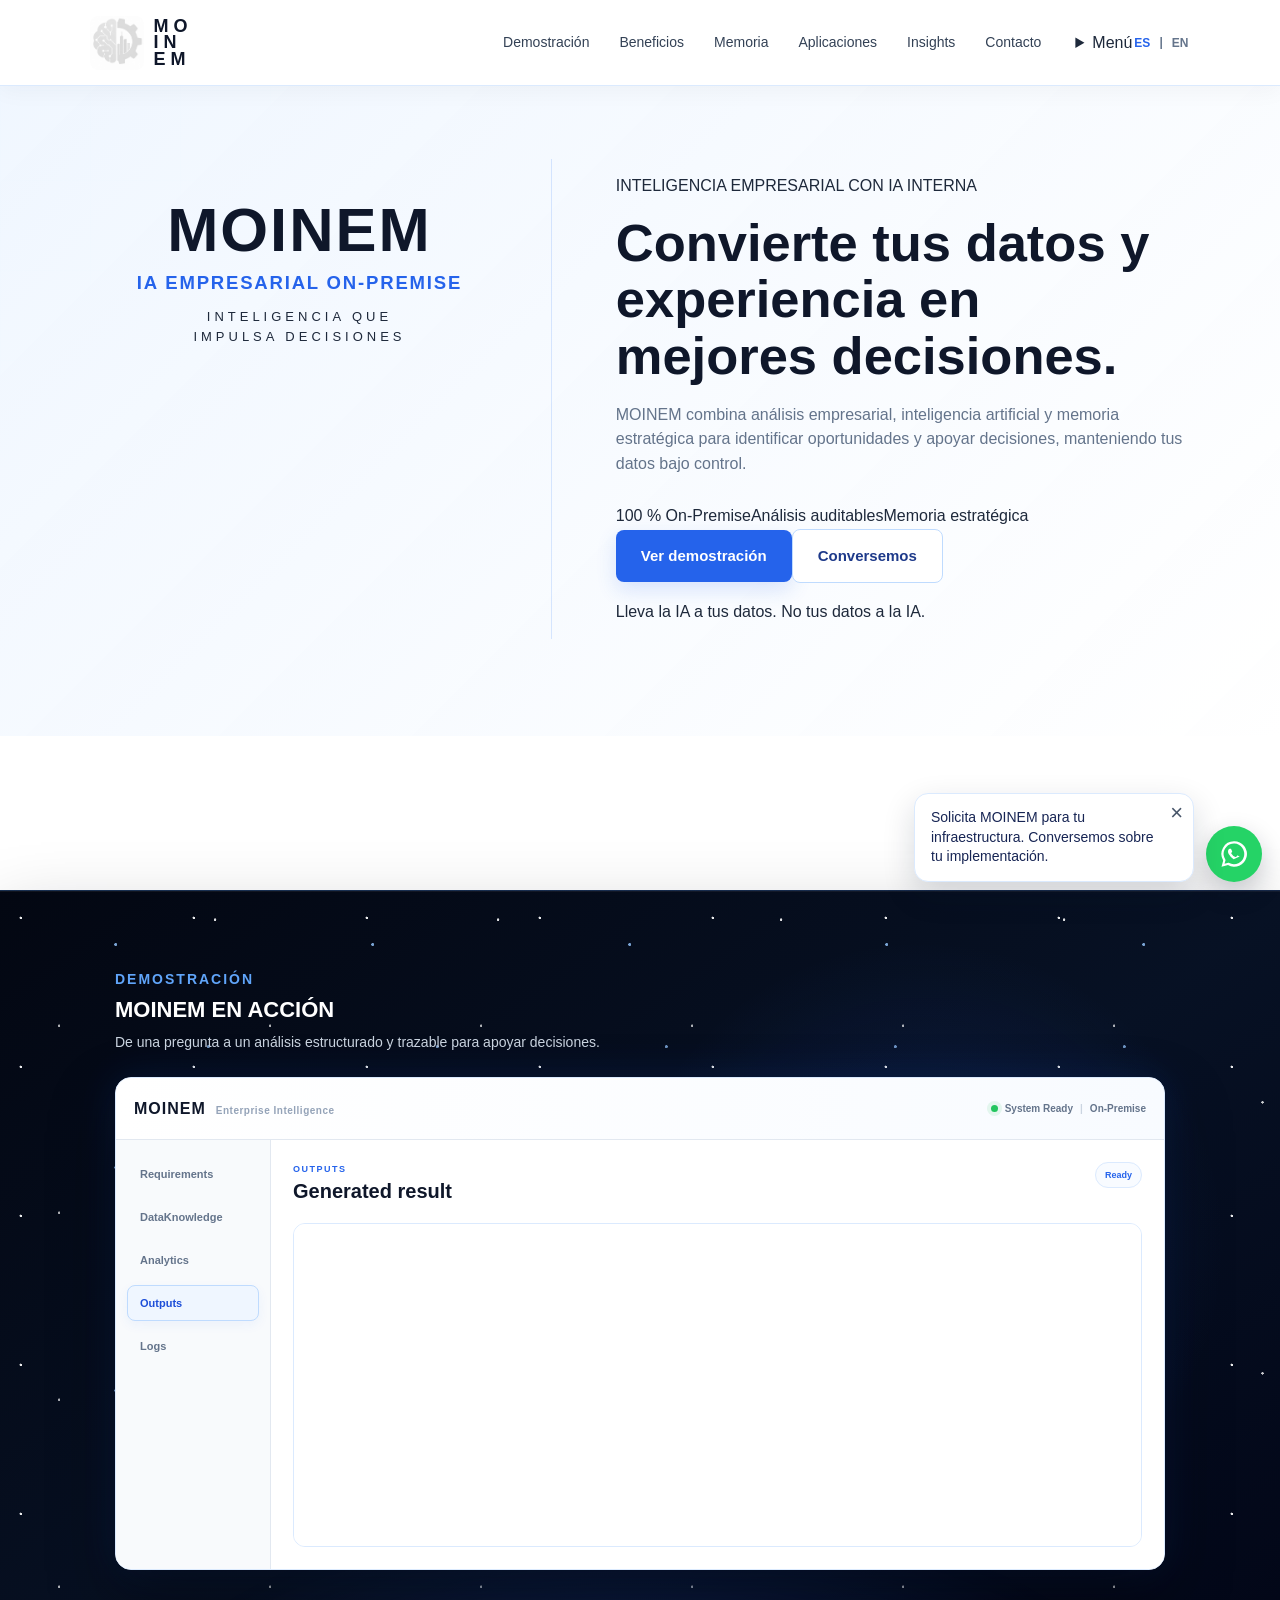
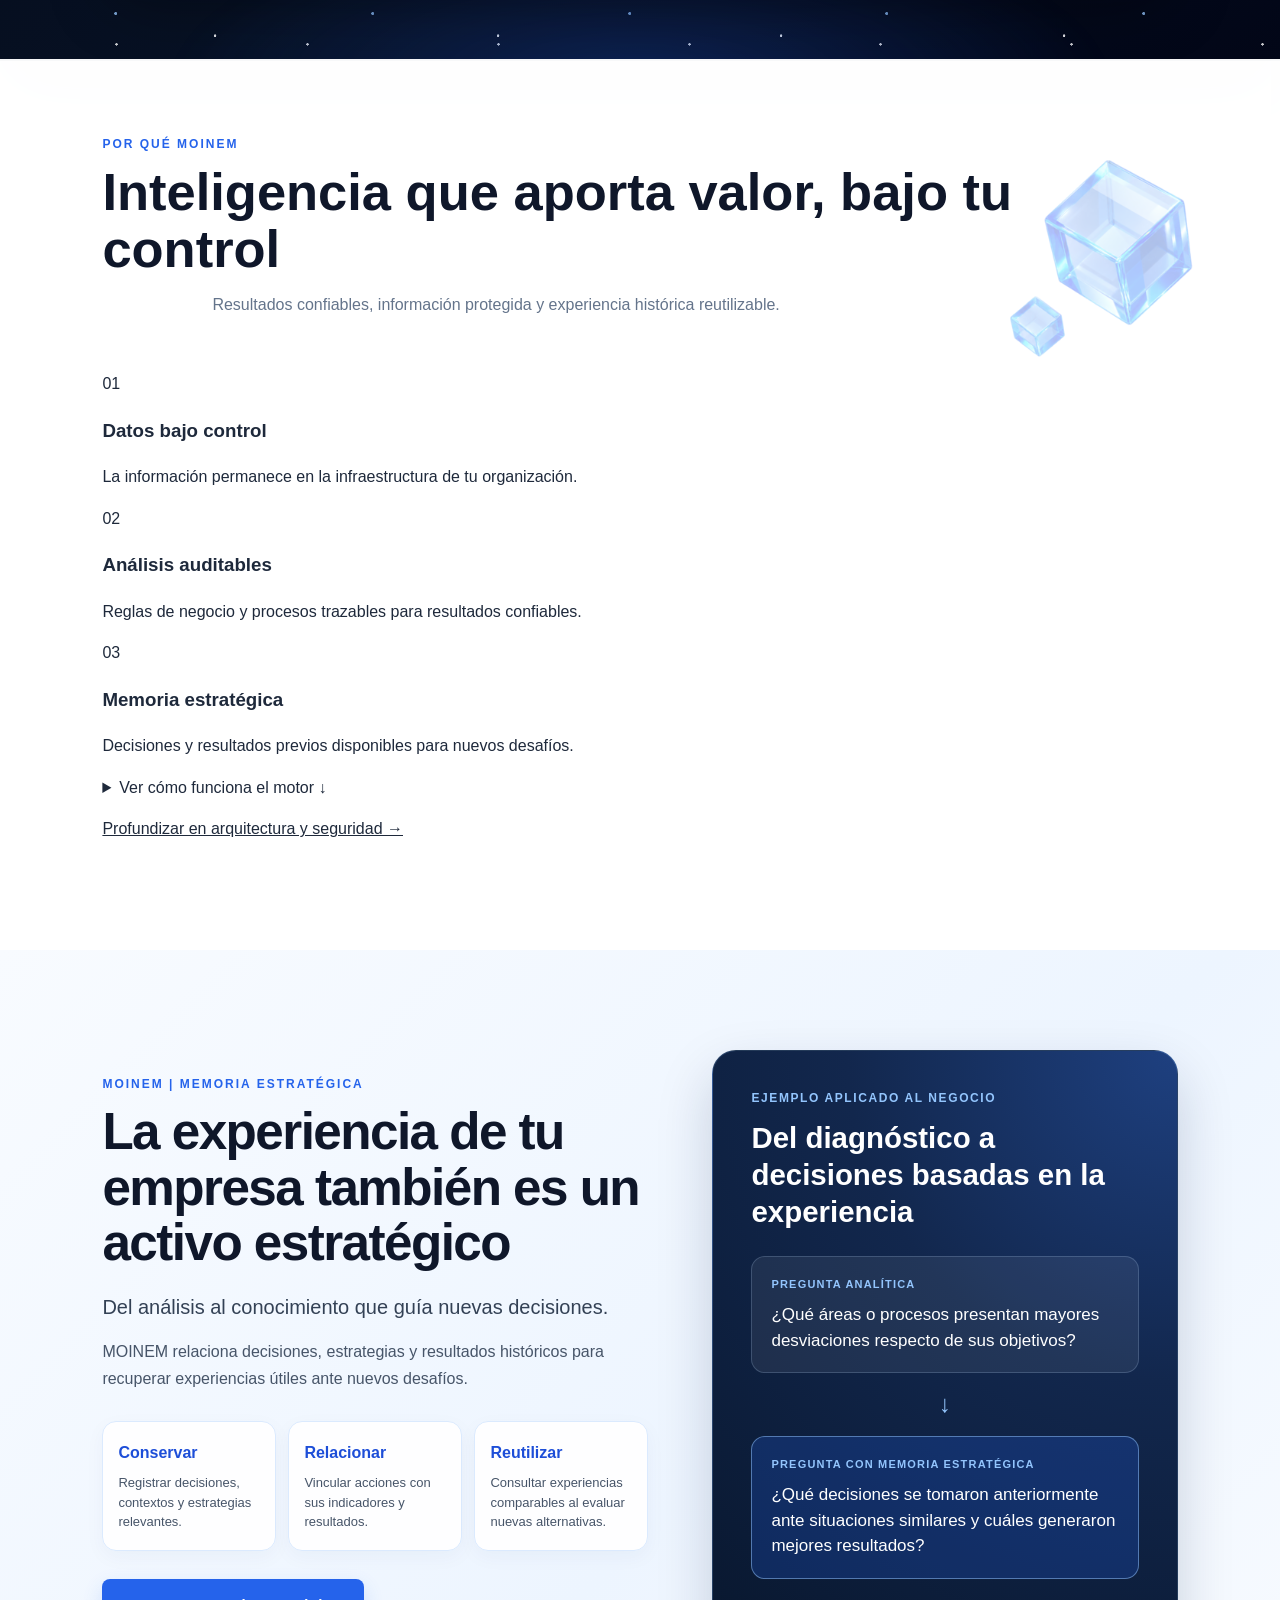
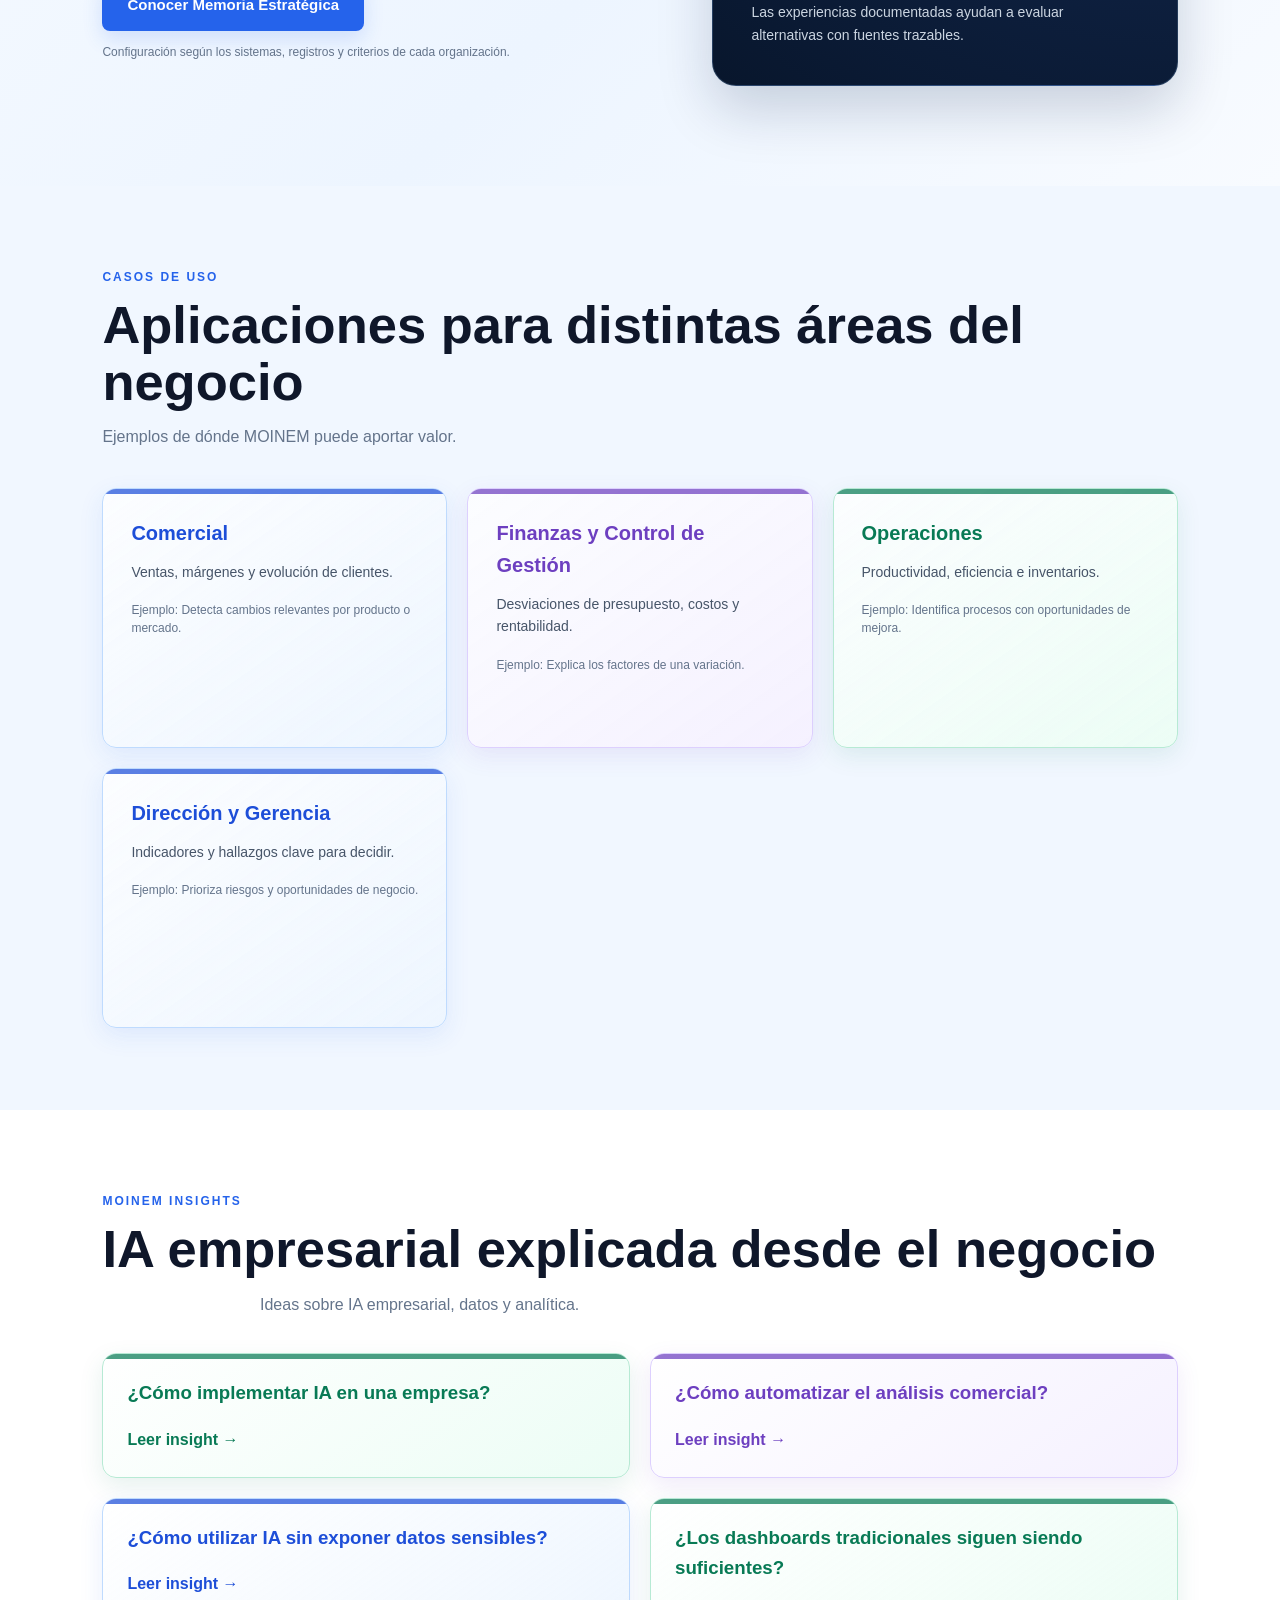
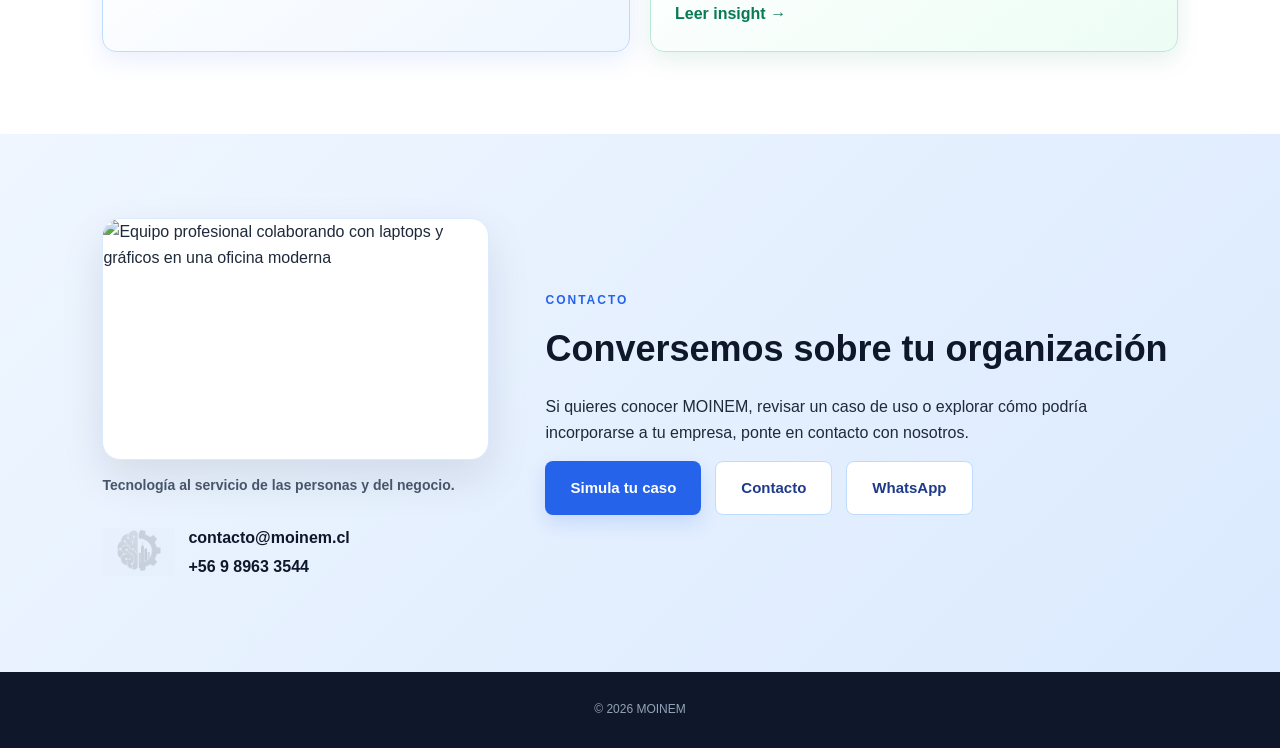
==== commit 15a6e993: "Rediseño ejecutivo MOINEM con respaldo previo" ====
--- a/index.html
+++ b/index.html
@@ -20,7 +20,7 @@
     <link rel="alternate" hreflang="en" href="https://moinem.cl/index-en.html">
     <link rel="alternate" hreflang="x-default" href="https://moinem.cl/">
 
-    <link rel="stylesheet" href="css/styles.css">
+    <link rel="stylesheet" href="css/styles.css?v=20261014b">
     <script type="application/ld+json">
 {
   "@context": "https://schema.org",
@@ -300,14 +300,8 @@
 
     </a>
 
-    <nav class="main-nav" aria-label="Navegación principal">
-        <a href="#inicio">Inicio</a>
-        <a href="#atributos">Atributos</a>
-        <a href="#memoria-estrategica">Memoria</a>
-        <a href="#casos-uso">Casos de uso</a>
-        <a href="#insights">Insights</a>
-        <a href="#contacto">Contacto</a>
-    </nav>
+    <nav class="main-nav" aria-label="Navegación principal"><a href="#demostracion">Demostración</a> <a href="#atributos">Beneficios</a> <a href="#memoria-estrategica">Memoria</a> <a href="#casos-uso">Aplicaciones</a> <a href="#insights">Insights</a> <a href="#contacto">Contacto</a></nav>
+<details class="mobile-menu"><summary>Menú</summary><nav aria-label="Navegación móvil"><a href="#demostracion" onclick="this.closest('details').open=false">Demostración</a> <a href="#atributos" onclick="this.closest('details').open=false">Beneficios</a> <a href="#memoria-estrategica" onclick="this.closest('details').open=false">Memoria</a> <a href="#casos-uso" onclick="this.closest('details').open=false">Aplicaciones</a> <a href="#insights" onclick="this.closest('details').open=false">Insights</a> <a href="#contacto" onclick="this.closest('details').open=false">Contacto</a></nav></details>
 
     <div class="language-selector" aria-label="Selector de idioma">
 
@@ -353,101 +347,136 @@
         </div>
     </div>
 
-    <div class="hero-content">
-
-        <h2>
-            <span>Motor de Inteligencia</span>
-            <br>
-            <span>Empresarial</span>
-        </h2>
-
-        <p class="hero-intro" style="margin-bottom: 10px; font-weight: 700; color: #334155;">
-            Detecta qué está cambiando en tu empresa, explica por qué ocurre y prioriza dónde actuar.
-        </p>
-
-        <p class="hero-intro">
-            MOINEM transforma tus datos y reglas de negocio en análisis confiables, dentro de tu infraestructura y sin exponer información a terceros.
-        </p>
-
-        <p class="hero-intro" style="margin-top:-4px;">
-            Conoce cómo funciona nuestra <a href="ia-on-premise-empresas.html"><strong>IA On-Premise para empresas</strong></a>: datos bajo control, reglas de negocio, cálculos trazables y analítica empresarial.
-        </p>
-
-        <p class="hero-intro memory-hero-hook">Descubre cómo la <a href="#memoria-estrategica"><strong>Memoria Estratégica</strong></a> conecta decisiones pasadas con nuevas oportunidades.</p>
-
-        <div class="value-accordion">
-
-            <details class="value-item">
-
-                <summary>
-                    <span class="value-title"><span class="value-icon" aria-hidden="true"><svg viewBox="0 0 24 24" fill="none"><rect x="3" y="4" width="18" height="7" rx="2"></rect><rect x="3" y="13" width="18" height="7" rx="2"></rect><path d="M7 7.5h.01M7 16.5h.01M11 7.5h6M11 16.5h6"></path></svg></span><span>100 % On-Premise</span></span>
-                    <span class="accordion-symbol" aria-hidden="true"></span>
-                </summary>
-
-                <div class="value-detail">
-                    Instalado 100 % dentro de la infraestructura
-                    de tu organización.
+    <div class="hero-content"><p class="hero-value-kicker">INTELIGENCIA EMPRESARIAL CON IA INTERNA</p><h2>Convierte tus datos y experiencia en mejores decisiones.</h2><p class="hero-intro">MOINEM combina análisis empresarial, inteligencia artificial y memoria estratégica para identificar oportunidades y apoyar decisiones, manteniendo tus datos bajo control.</p><div class="hero-benefit-list"><span>100 % On-Premise</span><span>Análisis auditables</span><span>Memoria estratégica</span></div><div class="hero-actions"><a class="primary-cta" href="#demostracion">Ver demostración</a><a class="secondary-cta" href="#contacto">Conversemos</a></div><p class="hero-tagline">Lleva la IA a tus datos. No tus datos a la IA.</p></div>
+</section>
+<!-- DEMOSTRACIÓN PRINCIPAL -->
+<section id="demostracion" class="demo-section">
+<div class="demo-video-area strategic-demo">
+
+        <div class="shooting-stars" aria-hidden="true">
+            <span class="shooting-star shooting-star-1"></span>
+            <span class="shooting-star shooting-star-2"></span>
+            <span class="shooting-star shooting-star-3"></span>
+        </div>
+
+        <div class="demo-video-title">
+
+            <p class="section-eyebrow">DEMOSTRACIÓN</p>
+
+            <h3>MOINEM EN ACCIÓN</h3>
+
+            <p>De una pregunta a un análisis estructurado y trazable para apoyar decisiones.</p>
+
+        </div>
+
+        <div class="moinem-platform">
+
+            <div class="platform-topbar">
+
+                <div class="platform-brand">
+                    <span class="platform-brand-name">MOINEM</span>
+                    <span class="platform-brand-subtitle">Enterprise Intelligence</span>
                 </div>
 
-            </details>
-
-            <details class="value-item">
-
-                <summary>
-                    <span class="value-title"><span class="value-icon" aria-hidden="true"><svg viewBox="0 0 24 24" fill="none"><path d="M12 3 20 6v5c0 5-3.4 8.5-8 10-4.6-1.5-8-5-8-10V6l8-3Z"></path><path d="m8.5 12 2.2 2.2 4.8-5"></path></svg></span><span>Tus datos y conocimiento bajo tu control</span></span>
-                    <span class="accordion-symbol" aria-hidden="true"></span>
-                </summary>
-
-                <div class="value-detail">
-                    Tu información estratégica permanece dentro de
-                    tu organización, sin compartir datos sensibles
-                    con servicios externos.
+                <div class="platform-status">
+                    <span class="status-dot"></span>
+                    <span>System Ready</span>
+                    <span class="status-separator">|</span>
+                    <span>On-Premise</span>
                 </div>
 
-            </details>
-
-            <details class="value-item">
-
-                <summary>
-                    <span class="value-title"><span class="value-icon" aria-hidden="true"><svg viewBox="0 0 24 24" fill="none"><path d="M2.5 12s3.5-6 9.5-6 9.5 6 9.5 6-3.5 6-9.5 6-9.5-6-9.5-6Z"></path><circle cx="12" cy="12" r="3"></circle></svg></span><span>Sin cajas negras</span></span>
-                    <span class="accordion-symbol" aria-hidden="true"></span>
-                </summary>
-
-                <div class="value-detail">
-                    Conoce y controla cómo se ejecutan los procesos,
-                    reglas y cálculos utilizados por el sistema.
+            </div>
+
+            <div class="platform-body">
+
+                <aside class="platform-sidebar">
+                    <button class="platform-nav-button" type="button" data-panel="requirements">Requirements</button>
+                    <button class="platform-nav-button" type="button" data-panel="dataknowledge">DataKnowledge</button>
+                    <button class="platform-nav-button" type="button" data-panel="analytics">Analytics</button>
+                    <button class="platform-nav-button active" type="button" data-panel="outputs">Outputs</button>
+                    <button class="platform-nav-button" type="button" data-panel="logs">Logs</button>
+                </aside>
+
+                <div class="platform-content">
+
+                    <section class="platform-panel" id="panel-requirements">
+                        <div class="platform-panel-header">
+                            <div><span class="platform-kicker">REQUIREMENTS</span><h4>Ask MOINEM</h4></div>
+                            <span class="platform-badge">Natural Language</span>
+                        </div>
+                        <div class="platform-question">
+                            <span class="question-label">Business question</span>
+                            <p>Compara el precio promedio de Chile vs Brasil por trimestre.</p>
+                            <button class="platform-run-button" type="button">Run Analysis</button>
+                        </div>
+                        <div class="requirements-grid">
+                            <div class="mini-card"><span>Metric</span><strong>Average Price</strong></div>
+                            <div class="mini-card"><span>Markets</span><strong>CL / BR</strong></div>
+                            <div class="mini-card"><span>Period</span><strong>Quarter</strong></div>
+                        </div>
+                    </section>
+
+                    <section class="platform-panel" id="panel-dataknowledge">
+                        <div class="platform-panel-header">
+                            <div><span class="platform-kicker">DATAKNOWLEDGE</span><h4>Business knowledge</h4></div>
+                            <span class="platform-badge">Validated</span>
+                        </div>
+                        <div class="knowledge-table">
+                            <div><span>Dataset</span><strong>commercial_data.xlsx</strong></div>
+                            <div><span>Dimensions</span><strong>Market · Product · Month</strong></div>
+                            <div><span>Metrics</span><strong>Sales · Volume · Cost</strong></div>
+                            <div><span>Business rule</span><strong>Average price = Sales / Volume</strong></div>
+                        </div>
+                    </section>
+
+                    <section class="platform-panel" id="panel-analytics">
+                        <div class="platform-panel-header">
+                            <div><span class="platform-kicker">ANALYTICS</span><h4>Analytical execution</h4></div>
+                            <span class="platform-badge">Deterministic</span>
+                        </div>
+                        <div class="analytics-steps">
+                            <div class="analytics-step"><span class="step-check">✓</span><div><strong>Request interpreted</strong><small>Metric, markets and period identified</small></div></div>
+                            <div class="analytics-step"><span class="step-check">✓</span><div><strong>Business rules validated</strong><small>DataKnowledge definition applied</small></div></div>
+                            <div class="analytics-step"><span class="step-check">✓</span><div><strong>Analytical process executed</strong><small>Comparison and aggregation completed</small></div></div>
+                        </div>
+                    </section>
+
+                    <section class="platform-panel active" id="panel-outputs">
+                        <div class="platform-panel-header">
+                            <div><span class="platform-kicker">OUTPUTS</span><h4>Generated result</h4></div>
+                            <span class="platform-badge">Ready</span>
+                        </div>
+                        <div class="platform-video-frame">
+                            <video autoplay muted loop playsinline>
+                                <source src="videos/demo_moinem.mp4" type="video/mp4">
+                                Tu navegador no admite la reproducción de video.
+                            </video>
+                        </div>
+                    </section>
+
+                    <section class="platform-panel" id="panel-logs">
+                        <div class="platform-panel-header">
+                            <div><span class="platform-kicker">LOGS</span><h4>Execution trace</h4></div>
+                            <span class="platform-badge">Auditable</span>
+                        </div>
+                        <div class="logs-box">
+                            <p><span>10:21:04</span> Request received</p>
+                            <p><span>10:21:05</span> Intent validated</p>
+                            <p><span>10:21:05</span> DataKnowledge loaded</p>
+                            <p><span>10:21:06</span> Analytical pipeline executed</p>
+                            <p><span>10:21:07</span> Output generated successfully</p>
+                        </div>
+                    </section>
+
                 </div>
 
-            </details>
-
-            <details class="value-item">
-
-                <summary>
-                    <span class="value-title"><span class="value-icon" aria-hidden="true"><svg viewBox="0 0 24 24" fill="none"><path d="M9 5h6M9 3h6v4H9z"></path><path d="M17 5h2v16H5V5h2"></path><path d="m8 13 2 2 5-5M8 18h8"></path></svg></span><span>Procesos determinísticos y auditables</span></span>
-                    <span class="accordion-symbol" aria-hidden="true"></span>
-                </summary>
-
-                <div class="value-detail">
-                    Tu empresa define cómo calcular KPI, métricas
-                    y reglas de negocio, con resultados consistentes,
-                    trazables y auditables.
-                </div>
-
-            </details>
-
-        </div>
-
-        <a class="primary-cta" href="simula-tu-caso.html">
-            Simula tu caso
-        </a>
-
-        <p class="hero-intro" style="margin-top: 18px; margin-bottom: 0;">
-            Lleva la IA a tus datos. No tus datos a la IA.
-        </p>
+            </div>
+
+        </div>
 
     </div>
-
 </section>
+
 
 
 <!-- =========================
@@ -457,24 +486,10 @@
 <section id="atributos"
          class="content-section strategic-section">
 
-    <div class="strategic-header centered">
-
-        <p class="section-eyebrow">
-            ATRIBUTOS ESTRATÉGICOS
-        </p>
-
-        <h2>
-            Inteligencia empresarial con control total
-        </h2>
-
-        <p class="section-lead">
-            Datos y conocimiento ingresan a MOINEM bajo reglas definidas
-            por la organización y se transforman en información para decidir.
-        </p>
-
-    </div>
-
-    <div class="strategic-flow">
+    <div class="strategic-header centered"><p class="section-eyebrow">POR QUÉ MOINEM</p><h2>Inteligencia que aporta valor, bajo tu control</h2><p class="section-lead">Resultados confiables, información protegida y experiencia histórica reutilizable.</p></div><div class="benefits-overview"><article class="benefit-card"><span class="benefit-number">01</span><h3>Datos bajo control</h3><p>La información permanece en la infraestructura de tu organización.</p></article>
+<article class="benefit-card"><span class="benefit-number">02</span><h3>Análisis auditables</h3><p>Reglas de negocio y procesos trazables para resultados confiables.</p></article>
+<article class="benefit-card"><span class="benefit-number">03</span><h3>Memoria estratégica</h3><p>Decisiones y resultados previos disponibles para nuevos desafíos.</p></article></div><details class="technical-details"><summary>Ver cómo funciona el motor <span aria-hidden="true">↓</span></summary>
+<div class="strategic-flow">
 
         <div class="flow-column flow-inputs">
 
@@ -554,148 +569,12 @@
         </div>
 
     </div>
-
-    <div class="control-carousel" aria-label="Atributos de control de MOINEM">
-        <div class="control-track">
-            <article class="control-card control-governance"><span class="control-dot" aria-hidden="true"></span><div><h3>Gobernanza</h3><p>Políticas y criterios definidos por tu empresa.</p></div></article>
-            <article class="control-card control-security"><span class="control-dot" aria-hidden="true"></span><div><h3>Seguridad</h3><p>Protección y privacidad de los datos.</p></div></article>
-            <article class="control-card control-traceability"><span class="control-dot" aria-hidden="true"></span><div><h3>Trazabilidad</h3><p>Auditoría y seguimiento de cada proceso.</p></div></article>
-            <article class="control-card control-rules"><span class="control-dot" aria-hidden="true"></span><div><h3>Reglas determinísticas</h3><p>Cálculos y procesos bajo reglas de negocio definidas.</p></div></article>
-            <article class="control-card control-intelligence"><span class="control-dot" aria-hidden="true"></span><div><h3>Inteligencia empresarial</h3><p>Generación de insights comerciales, financieros y operacionales.</p></div></article>
-            <div class="control-set-copy" aria-hidden="true">
-                <article class="control-card control-governance"><span class="control-dot" aria-hidden="true"></span><div><h3>Gobernanza</h3><p>Políticas y criterios definidos por tu empresa.</p></div></article>
-                <article class="control-card control-security"><span class="control-dot" aria-hidden="true"></span><div><h3>Seguridad</h3><p>Protección y privacidad de los datos.</p></div></article>
-                <article class="control-card control-traceability"><span class="control-dot" aria-hidden="true"></span><div><h3>Trazabilidad</h3><p>Auditoría y seguimiento de cada proceso.</p></div></article>
-                <article class="control-card control-rules"><span class="control-dot" aria-hidden="true"></span><div><h3>Reglas determinísticas</h3><p>Cálculos y procesos bajo reglas de negocio definidas.</p></div></article>
-                <article class="control-card control-intelligence"><span class="control-dot" aria-hidden="true"></span><div><h3>Inteligencia empresarial</h3><p>Generación de insights comerciales, financieros y operacionales.</p></div></article>
-            </div>
-        </div>
-    </div>
-
-    <div class="demo-video-area strategic-demo">
-
-        <div class="shooting-stars" aria-hidden="true">
-            <span class="shooting-star shooting-star-1"></span>
-            <span class="shooting-star shooting-star-2"></span>
-            <span class="shooting-star shooting-star-3"></span>
-        </div>
-
-        <div class="demo-video-title">
-
-            <p class="section-eyebrow">DEMOSTRACIÓN</p>
-
-            <h3>MOINEM EN ACCIÓN</h3>
-
-            <p>Preguntas estrategicas se convierten en analisis rápidos y estructurados para apoyar toma de decisiones.</p>
-
-        </div>
-
-        <div class="moinem-platform">
-
-            <div class="platform-topbar">
-
-                <div class="platform-brand">
-                    <span class="platform-brand-name">MOINEM</span>
-                    <span class="platform-brand-subtitle">Enterprise Intelligence</span>
-                </div>
-
-                <div class="platform-status">
-                    <span class="status-dot"></span>
-                    <span>System Ready</span>
-                    <span class="status-separator">|</span>
-                    <span>On-Premise</span>
-                </div>
-
-            </div>
-
-            <div class="platform-body">
-
-                <aside class="platform-sidebar">
-                    <button class="platform-nav-button" type="button" data-panel="requirements">Requirements</button>
-                    <button class="platform-nav-button" type="button" data-panel="dataknowledge">DataKnowledge</button>
-                    <button class="platform-nav-button" type="button" data-panel="analytics">Analytics</button>
-                    <button class="platform-nav-button active" type="button" data-panel="outputs">Outputs</button>
-                    <button class="platform-nav-button" type="button" data-panel="logs">Logs</button>
-                </aside>
-
-                <div class="platform-content">
-
-                    <section class="platform-panel" id="panel-requirements">
-                        <div class="platform-panel-header">
-                            <div><span class="platform-kicker">REQUIREMENTS</span><h4>Ask MOINEM</h4></div>
-                            <span class="platform-badge">Natural Language</span>
-                        </div>
-                        <div class="platform-question">
-                            <span class="question-label">Business question</span>
-                            <p>Compara el precio promedio de Chile vs Brasil por trimestre.</p>
-                            <button class="platform-run-button" type="button">Run Analysis</button>
-                        </div>
-                        <div class="requirements-grid">
-                            <div class="mini-card"><span>Metric</span><strong>Average Price</strong></div>
-                            <div class="mini-card"><span>Markets</span><strong>CL / BR</strong></div>
-                            <div class="mini-card"><span>Period</span><strong>Quarter</strong></div>
-                        </div>
-                    </section>
-
-                    <section class="platform-panel" id="panel-dataknowledge">
-                        <div class="platform-panel-header">
-                            <div><span class="platform-kicker">DATAKNOWLEDGE</span><h4>Business knowledge</h4></div>
-                            <span class="platform-badge">Validated</span>
-                        </div>
-                        <div class="knowledge-table">
-                            <div><span>Dataset</span><strong>commercial_data.xlsx</strong></div>
-                            <div><span>Dimensions</span><strong>Market · Product · Month</strong></div>
-                            <div><span>Metrics</span><strong>Sales · Volume · Cost</strong></div>
-                            <div><span>Business rule</span><strong>Average price = Sales / Volume</strong></div>
-                        </div>
-                    </section>
-
-                    <section class="platform-panel" id="panel-analytics">
-                        <div class="platform-panel-header">
-                            <div><span class="platform-kicker">ANALYTICS</span><h4>Analytical execution</h4></div>
-                            <span class="platform-badge">Deterministic</span>
-                        </div>
-                        <div class="analytics-steps">
-                            <div class="analytics-step"><span class="step-check">✓</span><div><strong>Request interpreted</strong><small>Metric, markets and period identified</small></div></div>
-                            <div class="analytics-step"><span class="step-check">✓</span><div><strong>Business rules validated</strong><small>DataKnowledge definition applied</small></div></div>
-                            <div class="analytics-step"><span class="step-check">✓</span><div><strong>Analytical process executed</strong><small>Comparison and aggregation completed</small></div></div>
-                        </div>
-                    </section>
-
-                    <section class="platform-panel active" id="panel-outputs">
-                        <div class="platform-panel-header">
-                            <div><span class="platform-kicker">OUTPUTS</span><h4>Generated result</h4></div>
-                            <span class="platform-badge">Ready</span>
-                        </div>
-                        <div class="platform-video-frame">
-                            <video autoplay muted loop playsinline>
-                                <source src="videos/demo_moinem.mp4" type="video/mp4">
-                                Tu navegador no admite la reproducción de video.
-                            </video>
-                        </div>
-                    </section>
-
-                    <section class="platform-panel" id="panel-logs">
-                        <div class="platform-panel-header">
-                            <div><span class="platform-kicker">LOGS</span><h4>Execution trace</h4></div>
-                            <span class="platform-badge">Auditable</span>
-                        </div>
-                        <div class="logs-box">
-                            <p><span>10:21:04</span> Request received</p>
-                            <p><span>10:21:05</span> Intent validated</p>
-                            <p><span>10:21:05</span> DataKnowledge loaded</p>
-                            <p><span>10:21:06</span> Analytical pipeline executed</p>
-                            <p><span>10:21:07</span> Output generated successfully</p>
-                        </div>
-                    </section>
-
-                </div>
-
-            </div>
-
-        </div>
-
-    </div>
+</details><p class="technical-link"><a href="ia-on-premise-empresas.html">Profundizar en arquitectura y seguridad →</a></p>
+
+
+    
+
+    
 
 </section>
 
@@ -706,8 +585,8 @@
   <div class="memory-copy">
    <p class="section-eyebrow">MOINEM | MEMORIA ESTRATÉGICA</p>
    <h2 id="memory-title">La experiencia de tu empresa también es un activo estratégico</h2>
-   <p class="memory-lead">De los datos al análisis. Del análisis a las decisiones. <strong>De las decisiones al conocimiento.</strong></p>
-   <p class="memory-description">La Memoria Estratégica de MOINEM conecta decisiones, estrategias y resultados históricos para transformar la experiencia acumulada en conocimiento reutilizable que apoye futuras decisiones, con información y criterios bajo control de tu organización.</p>
+   <p class="memory-lead">Del análisis al conocimiento que guía nuevas decisiones.</p>
+   <p class="memory-description">MOINEM relaciona decisiones, estrategias y resultados históricos para recuperar experiencias útiles ante nuevos desafíos.</p>
    <div class="memory-pillars">
     <article class="memory-pillar"><h3>Conservar</h3><p>Registrar decisiones, contextos y estrategias relevantes.</p></article>
     <article class="memory-pillar"><h3>Relacionar</h3><p>Vincular acciones con sus indicadores y resultados.</p></article>
@@ -722,7 +601,7 @@
    <div class="memory-question"><span>Pregunta analítica</span><p>¿Qué áreas o procesos presentan mayores desviaciones respecto de sus objetivos?</p></div>
    <div class="memory-transition" aria-hidden="true">↓</div>
    <div class="memory-question memory-question-strategic"><span>Pregunta con memoria estratégica</span><p>¿Qué decisiones se tomaron anteriormente ante situaciones similares y cuáles generaron mejores resultados?</p></div>
-   <p class="memory-example-foot">La experiencia documentada del negocio se convierte en una referencia para evaluar nuevas decisiones, con trazabilidad de las fuentes utilizadas.</p>
+   <p class="memory-example-foot">Las experiencias documentadas ayudan a evaluar alternativas con fuentes trazables.</p>
   </aside>
  </div>
 </section>
@@ -735,21 +614,11 @@
 
     <p class="section-eyebrow">CASOS DE USO</p>
 
-    <h2>Inteligencia aplicada a distintas áreas del negocio</h2>
-
-    <p class="section-lead use-cases-lead">
-        Desde consultas ejecutivas hasta análisis más profundos,
-        MOINEM puede adaptarse a diferentes necesidades de gestión.
-    </p>
-
-    <div class="use-cases-grid">
-        <article class="use-case-card"><h3>Comercial</h3><p>Analiza ventas, precios, volumen, mix, márgenes, clientes, productos y mercados.</p><small>Ejemplo: compara precio promedio y margen por mercado, producto y período.</small></article>
-        <article class="use-case-card"><h3>Finanzas y Control de Gestión</h3><p>Monitorea presupuesto, forecast, desviaciones, costos y rentabilidad.</p><small>Ejemplo: identifica las principales desviaciones versus presupuesto y sus fuentes.</small></article>
-        <article class="use-case-card"><h3>Operaciones</h3><p>Explora productividad, eficiencia, inventarios, capacidad y desempeño operacional.</p><small>Ejemplo: detecta unidades, períodos o procesos con desviaciones relevantes.</small></article>
-        <article class="use-case-card"><h3>Riesgo y Clientes</h3><p>Identifica patrones, señales de riesgo, comportamiento y oportunidades de retención.</p><small>Ejemplo: detecta clientes con señales tempranas de fuga o deterioro.</small></article>
-        <article class="use-case-card"><h3>Dirección y Gerencia</h3><p>Consolida indicadores y análisis ejecutivos para apoyar decisiones transversales.</p><small>Ejemplo: resume oportunidades, riesgos y desviaciones relevantes del negocio.</small></article>
-        <article class="use-case-card"><h3>Analítica Avanzada</h3><p>Incorpora modelos predictivos, segmentación, detección de anomalías y escenarios.</p><small>Ejemplo: estima probabilidades, tendencias o escenarios utilizando metodologías definidas.</small></article>
-    </div>
+    <h2>Aplicaciones para distintas áreas del negocio</h2>
+
+    <p class="section-lead use-cases-lead">Ejemplos de dónde MOINEM puede aportar valor.</p>
+
+    <div class="use-cases-grid"><article class="use-case-card"><h3>Comercial</h3><p>Ventas, márgenes y evolución de clientes.</p><small> Ejemplo: Detecta cambios relevantes por producto o mercado.</small></article><article class="use-case-card"><h3>Finanzas y Control de Gestión</h3><p>Desviaciones de presupuesto, costos y rentabilidad.</p><small> Ejemplo: Explica los factores de una variación.</small></article><article class="use-case-card"><h3>Operaciones</h3><p>Productividad, eficiencia e inventarios.</p><small> Ejemplo: Identifica procesos con oportunidades de mejora.</small></article><article class="use-case-card"><h3>Dirección y Gerencia</h3><p>Indicadores y hallazgos clave para decidir.</p><small> Ejemplo: Prioriza riesgos y oportunidades de negocio.</small></article></div>
 
 </section>
 
@@ -763,7 +632,7 @@
 
     <h2>IA empresarial explicada desde el negocio</h2>
 
-    <p class="section-lead">Explora cómo <a href="insights/como-implementar-ia-en-una-empresa.html">implementar IA en una empresa</a>, <a href="insights/automatizar-analisis-comercial-con-ia.html">automatizar el análisis comercial</a>, trabajar con <a href="insights/ia-sin-exponer-datos-sensibles.html">IA on-premise sin exponer datos sensibles</a> y complementar <a href="insights/dashboards-vs-analitica-con-ia.html">dashboards con analítica basada en IA</a>.</p>
+    <p class="section-lead">Ideas sobre IA empresarial, datos y analítica.</p>
 
     <div class="insights-grid">
         <a class="insight-card" href="insights/como-implementar-ia-en-una-empresa.html"><h3>¿Cómo implementar IA en una empresa?</h3><span>Leer insight →</span></a>
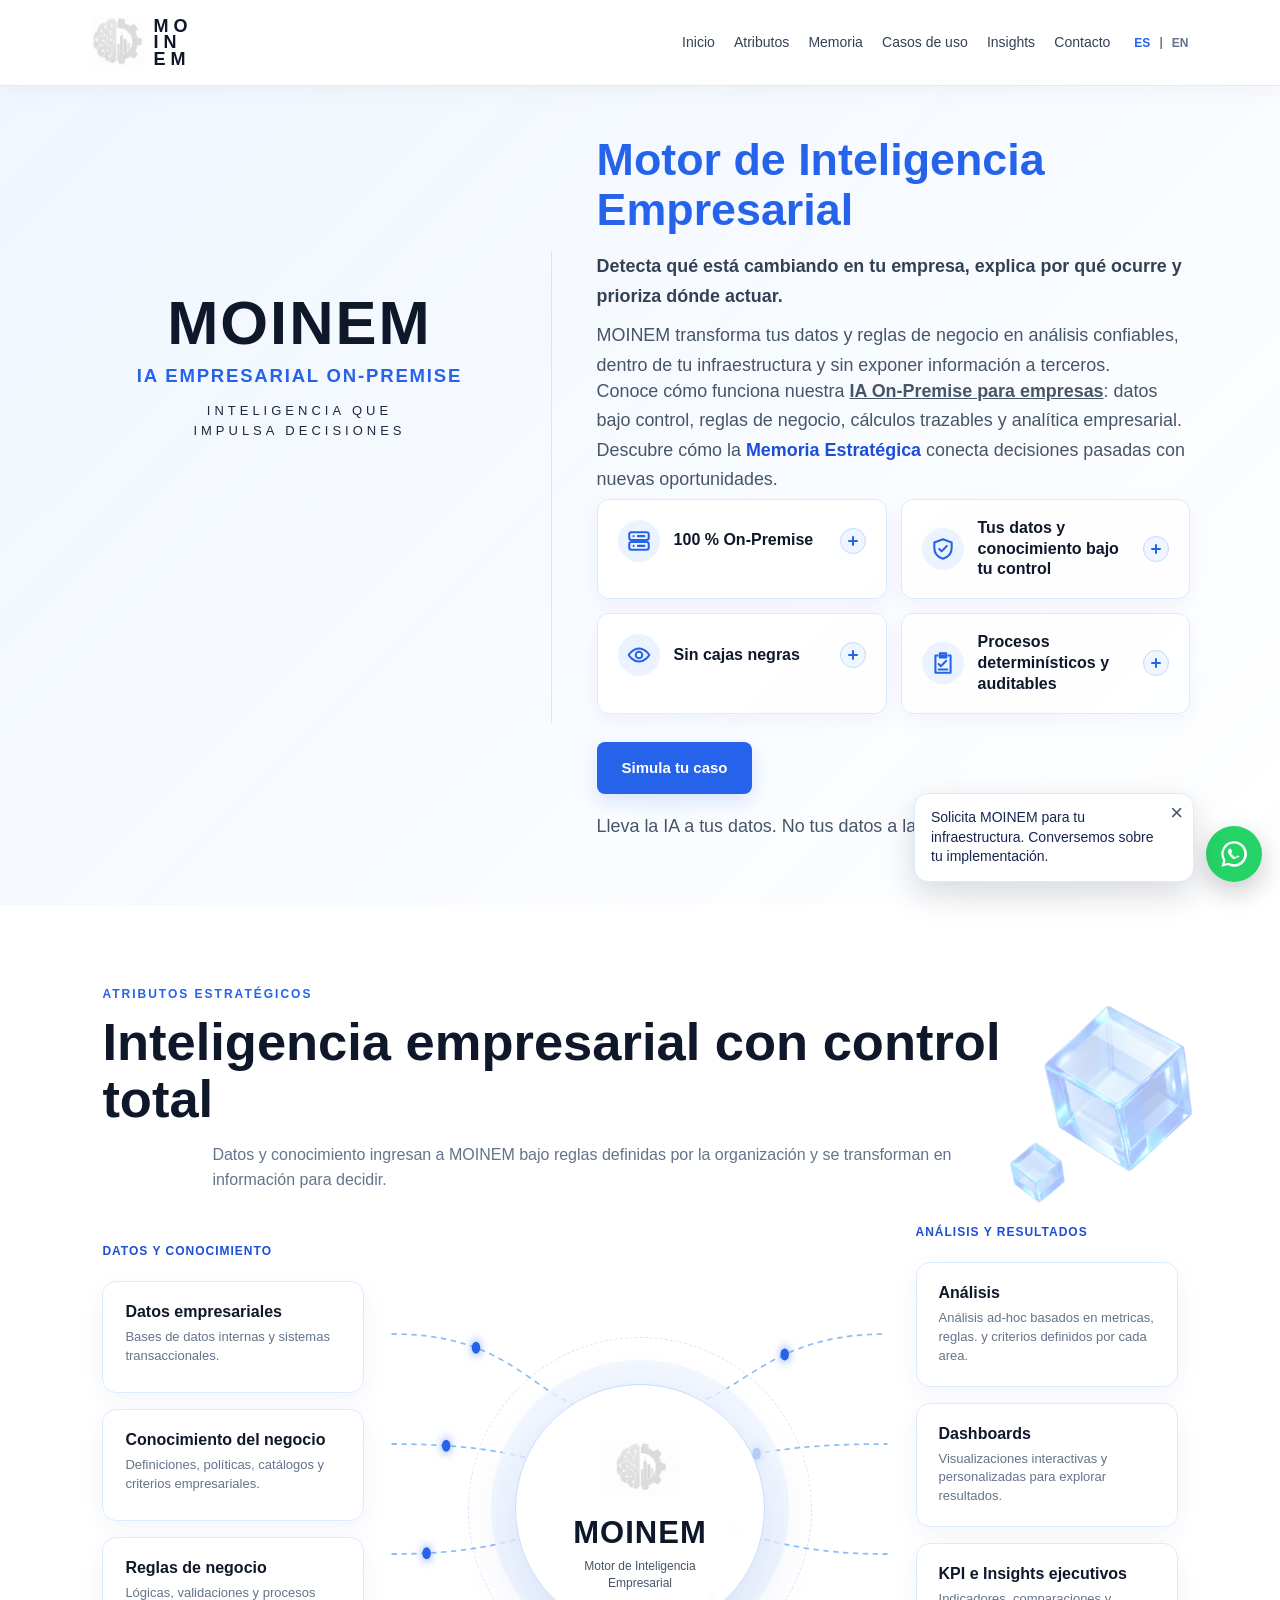
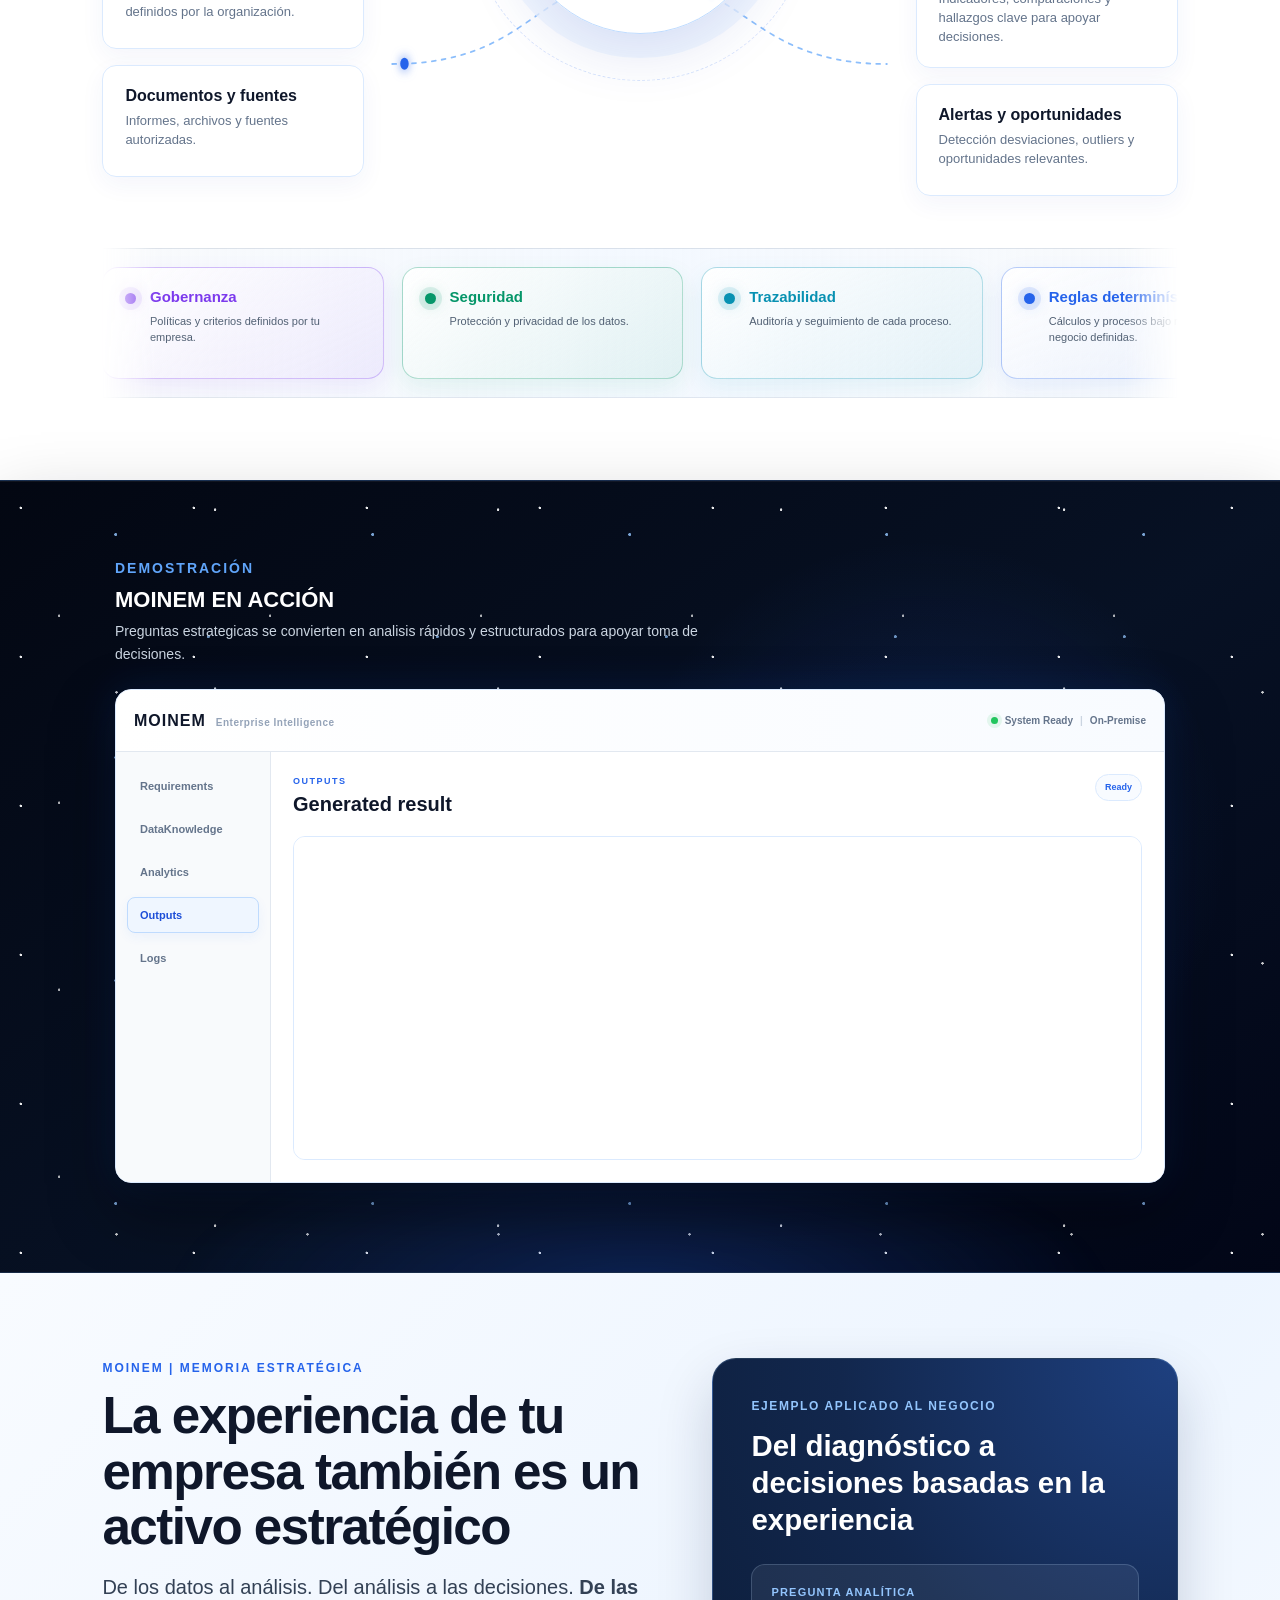
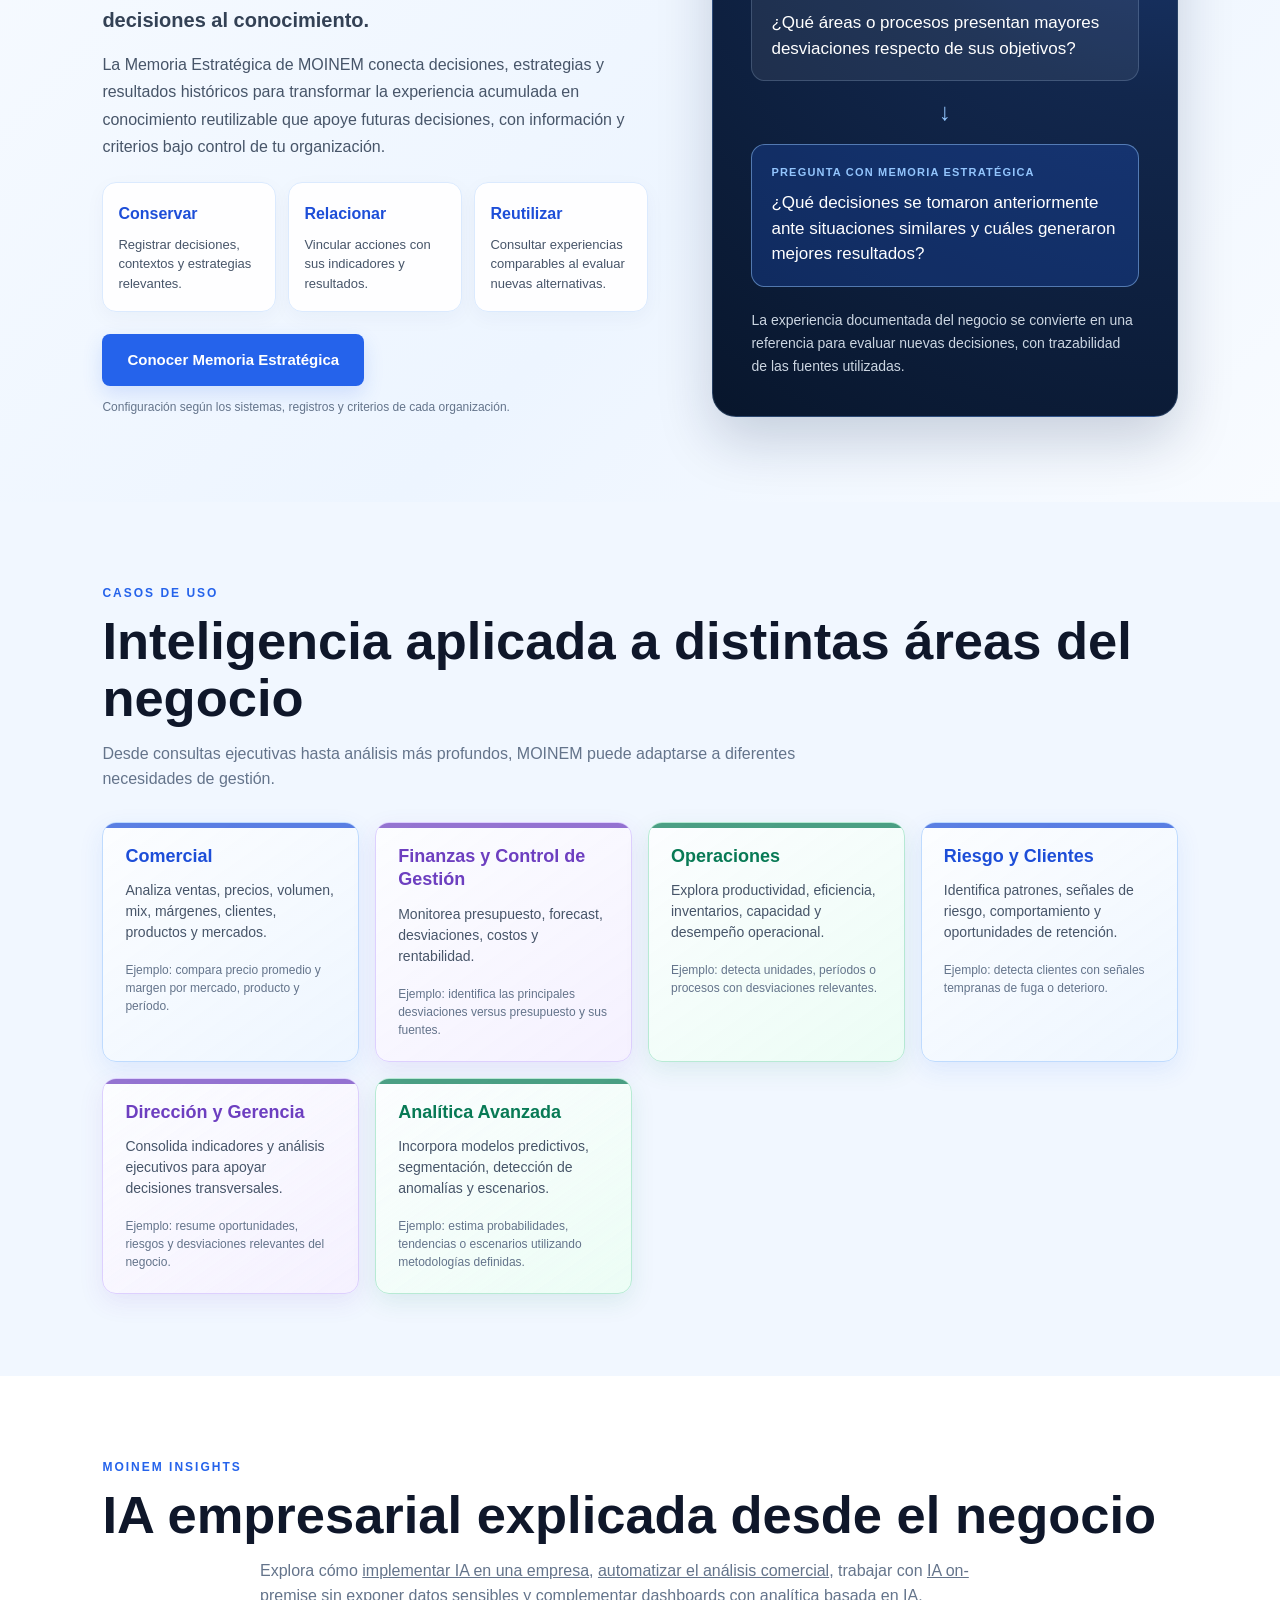
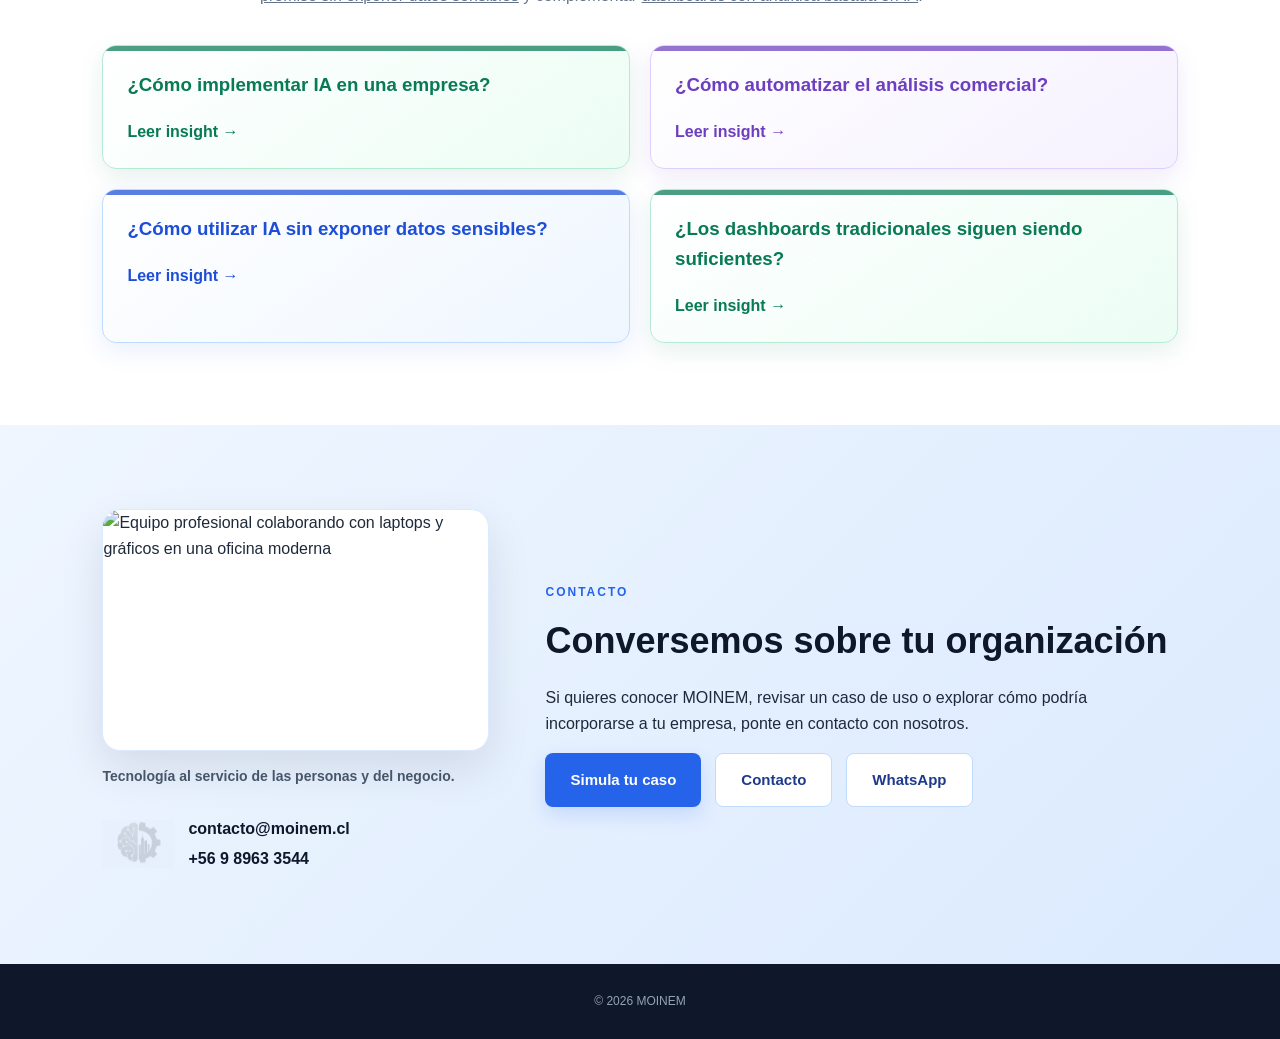
==== commit ecf77aa2: "Restaurar index.html desde respaldo anterior al rediseño (2026-10-14)" ====
--- a/index.html
+++ b/index.html
@@ -20,7 +20,7 @@
     <link rel="alternate" hreflang="en" href="https://moinem.cl/index-en.html">
     <link rel="alternate" hreflang="x-default" href="https://moinem.cl/">
 
-    <link rel="stylesheet" href="css/styles.css?v=20261014b">
+    <link rel="stylesheet" href="css/styles.css">
     <script type="application/ld+json">
 {
   "@context": "https://schema.org",
@@ -300,8 +300,14 @@
 
     </a>
 
-    <nav class="main-nav" aria-label="Navegación principal"><a href="#demostracion">Demostración</a> <a href="#atributos">Beneficios</a> <a href="#memoria-estrategica">Memoria</a> <a href="#casos-uso">Aplicaciones</a> <a href="#insights">Insights</a> <a href="#contacto">Contacto</a></nav>
-<details class="mobile-menu"><summary>Menú</summary><nav aria-label="Navegación móvil"><a href="#demostracion" onclick="this.closest('details').open=false">Demostración</a> <a href="#atributos" onclick="this.closest('details').open=false">Beneficios</a> <a href="#memoria-estrategica" onclick="this.closest('details').open=false">Memoria</a> <a href="#casos-uso" onclick="this.closest('details').open=false">Aplicaciones</a> <a href="#insights" onclick="this.closest('details').open=false">Insights</a> <a href="#contacto" onclick="this.closest('details').open=false">Contacto</a></nav></details>
+    <nav class="main-nav" aria-label="Navegación principal">
+        <a href="#inicio">Inicio</a>
+        <a href="#atributos">Atributos</a>
+        <a href="#memoria-estrategica">Memoria</a>
+        <a href="#casos-uso">Casos de uso</a>
+        <a href="#insights">Insights</a>
+        <a href="#contacto">Contacto</a>
+    </nav>
 
     <div class="language-selector" aria-label="Selector de idioma">
 
@@ -347,136 +353,101 @@
         </div>
     </div>
 
-    <div class="hero-content"><p class="hero-value-kicker">INTELIGENCIA EMPRESARIAL CON IA INTERNA</p><h2>Convierte tus datos y experiencia en mejores decisiones.</h2><p class="hero-intro">MOINEM combina análisis empresarial, inteligencia artificial y memoria estratégica para identificar oportunidades y apoyar decisiones, manteniendo tus datos bajo control.</p><div class="hero-benefit-list"><span>100 % On-Premise</span><span>Análisis auditables</span><span>Memoria estratégica</span></div><div class="hero-actions"><a class="primary-cta" href="#demostracion">Ver demostración</a><a class="secondary-cta" href="#contacto">Conversemos</a></div><p class="hero-tagline">Lleva la IA a tus datos. No tus datos a la IA.</p></div>
+    <div class="hero-content">
+
+        <h2>
+            <span>Motor de Inteligencia</span>
+            <br>
+            <span>Empresarial</span>
+        </h2>
+
+        <p class="hero-intro" style="margin-bottom: 10px; font-weight: 700; color: #334155;">
+            Detecta qué está cambiando en tu empresa, explica por qué ocurre y prioriza dónde actuar.
+        </p>
+
+        <p class="hero-intro">
+            MOINEM transforma tus datos y reglas de negocio en análisis confiables, dentro de tu infraestructura y sin exponer información a terceros.
+        </p>
+
+        <p class="hero-intro" style="margin-top:-4px;">
+            Conoce cómo funciona nuestra <a href="ia-on-premise-empresas.html"><strong>IA On-Premise para empresas</strong></a>: datos bajo control, reglas de negocio, cálculos trazables y analítica empresarial.
+        </p>
+
+        <p class="hero-intro memory-hero-hook">Descubre cómo la <a href="#memoria-estrategica"><strong>Memoria Estratégica</strong></a> conecta decisiones pasadas con nuevas oportunidades.</p>
+
+        <div class="value-accordion">
+
+            <details class="value-item">
+
+                <summary>
+                    <span class="value-title"><span class="value-icon" aria-hidden="true"><svg viewBox="0 0 24 24" fill="none"><rect x="3" y="4" width="18" height="7" rx="2"></rect><rect x="3" y="13" width="18" height="7" rx="2"></rect><path d="M7 7.5h.01M7 16.5h.01M11 7.5h6M11 16.5h6"></path></svg></span><span>100 % On-Premise</span></span>
+                    <span class="accordion-symbol" aria-hidden="true"></span>
+                </summary>
+
+                <div class="value-detail">
+                    Instalado 100 % dentro de la infraestructura
+                    de tu organización.
+                </div>
+
+            </details>
+
+            <details class="value-item">
+
+                <summary>
+                    <span class="value-title"><span class="value-icon" aria-hidden="true"><svg viewBox="0 0 24 24" fill="none"><path d="M12 3 20 6v5c0 5-3.4 8.5-8 10-4.6-1.5-8-5-8-10V6l8-3Z"></path><path d="m8.5 12 2.2 2.2 4.8-5"></path></svg></span><span>Tus datos y conocimiento bajo tu control</span></span>
+                    <span class="accordion-symbol" aria-hidden="true"></span>
+                </summary>
+
+                <div class="value-detail">
+                    Tu información estratégica permanece dentro de
+                    tu organización, sin compartir datos sensibles
+                    con servicios externos.
+                </div>
+
+            </details>
+
+            <details class="value-item">
+
+                <summary>
+                    <span class="value-title"><span class="value-icon" aria-hidden="true"><svg viewBox="0 0 24 24" fill="none"><path d="M2.5 12s3.5-6 9.5-6 9.5 6 9.5 6-3.5 6-9.5 6-9.5-6-9.5-6Z"></path><circle cx="12" cy="12" r="3"></circle></svg></span><span>Sin cajas negras</span></span>
+                    <span class="accordion-symbol" aria-hidden="true"></span>
+                </summary>
+
+                <div class="value-detail">
+                    Conoce y controla cómo se ejecutan los procesos,
+                    reglas y cálculos utilizados por el sistema.
+                </div>
+
+            </details>
+
+            <details class="value-item">
+
+                <summary>
+                    <span class="value-title"><span class="value-icon" aria-hidden="true"><svg viewBox="0 0 24 24" fill="none"><path d="M9 5h6M9 3h6v4H9z"></path><path d="M17 5h2v16H5V5h2"></path><path d="m8 13 2 2 5-5M8 18h8"></path></svg></span><span>Procesos determinísticos y auditables</span></span>
+                    <span class="accordion-symbol" aria-hidden="true"></span>
+                </summary>
+
+                <div class="value-detail">
+                    Tu empresa define cómo calcular KPI, métricas
+                    y reglas de negocio, con resultados consistentes,
+                    trazables y auditables.
+                </div>
+
+            </details>
+
+        </div>
+
+        <a class="primary-cta" href="simula-tu-caso.html">
+            Simula tu caso
+        </a>
+
+        <p class="hero-intro" style="margin-top: 18px; margin-bottom: 0;">
+            Lleva la IA a tus datos. No tus datos a la IA.
+        </p>
+
+    </div>
+
 </section>
-<!-- DEMOSTRACIÓN PRINCIPAL -->
-<section id="demostracion" class="demo-section">
-<div class="demo-video-area strategic-demo">
-
-        <div class="shooting-stars" aria-hidden="true">
-            <span class="shooting-star shooting-star-1"></span>
-            <span class="shooting-star shooting-star-2"></span>
-            <span class="shooting-star shooting-star-3"></span>
-        </div>
-
-        <div class="demo-video-title">
-
-            <p class="section-eyebrow">DEMOSTRACIÓN</p>
-
-            <h3>MOINEM EN ACCIÓN</h3>
-
-            <p>De una pregunta a un análisis estructurado y trazable para apoyar decisiones.</p>
-
-        </div>
-
-        <div class="moinem-platform">
-
-            <div class="platform-topbar">
-
-                <div class="platform-brand">
-                    <span class="platform-brand-name">MOINEM</span>
-                    <span class="platform-brand-subtitle">Enterprise Intelligence</span>
-                </div>
-
-                <div class="platform-status">
-                    <span class="status-dot"></span>
-                    <span>System Ready</span>
-                    <span class="status-separator">|</span>
-                    <span>On-Premise</span>
-                </div>
-
-            </div>
-
-            <div class="platform-body">
-
-                <aside class="platform-sidebar">
-                    <button class="platform-nav-button" type="button" data-panel="requirements">Requirements</button>
-                    <button class="platform-nav-button" type="button" data-panel="dataknowledge">DataKnowledge</button>
-                    <button class="platform-nav-button" type="button" data-panel="analytics">Analytics</button>
-                    <button class="platform-nav-button active" type="button" data-panel="outputs">Outputs</button>
-                    <button class="platform-nav-button" type="button" data-panel="logs">Logs</button>
-                </aside>
-
-                <div class="platform-content">
-
-                    <section class="platform-panel" id="panel-requirements">
-                        <div class="platform-panel-header">
-                            <div><span class="platform-kicker">REQUIREMENTS</span><h4>Ask MOINEM</h4></div>
-                            <span class="platform-badge">Natural Language</span>
-                        </div>
-                        <div class="platform-question">
-                            <span class="question-label">Business question</span>
-                            <p>Compara el precio promedio de Chile vs Brasil por trimestre.</p>
-                            <button class="platform-run-button" type="button">Run Analysis</button>
-                        </div>
-                        <div class="requirements-grid">
-                            <div class="mini-card"><span>Metric</span><strong>Average Price</strong></div>
-                            <div class="mini-card"><span>Markets</span><strong>CL / BR</strong></div>
-                            <div class="mini-card"><span>Period</span><strong>Quarter</strong></div>
-                        </div>
-                    </section>
-
-                    <section class="platform-panel" id="panel-dataknowledge">
-                        <div class="platform-panel-header">
-                            <div><span class="platform-kicker">DATAKNOWLEDGE</span><h4>Business knowledge</h4></div>
-                            <span class="platform-badge">Validated</span>
-                        </div>
-                        <div class="knowledge-table">
-                            <div><span>Dataset</span><strong>commercial_data.xlsx</strong></div>
-                            <div><span>Dimensions</span><strong>Market · Product · Month</strong></div>
-                            <div><span>Metrics</span><strong>Sales · Volume · Cost</strong></div>
-                            <div><span>Business rule</span><strong>Average price = Sales / Volume</strong></div>
-                        </div>
-                    </section>
-
-                    <section class="platform-panel" id="panel-analytics">
-                        <div class="platform-panel-header">
-                            <div><span class="platform-kicker">ANALYTICS</span><h4>Analytical execution</h4></div>
-                            <span class="platform-badge">Deterministic</span>
-                        </div>
-                        <div class="analytics-steps">
-                            <div class="analytics-step"><span class="step-check">✓</span><div><strong>Request interpreted</strong><small>Metric, markets and period identified</small></div></div>
-                            <div class="analytics-step"><span class="step-check">✓</span><div><strong>Business rules validated</strong><small>DataKnowledge definition applied</small></div></div>
-                            <div class="analytics-step"><span class="step-check">✓</span><div><strong>Analytical process executed</strong><small>Comparison and aggregation completed</small></div></div>
-                        </div>
-                    </section>
-
-                    <section class="platform-panel active" id="panel-outputs">
-                        <div class="platform-panel-header">
-                            <div><span class="platform-kicker">OUTPUTS</span><h4>Generated result</h4></div>
-                            <span class="platform-badge">Ready</span>
-                        </div>
-                        <div class="platform-video-frame">
-                            <video autoplay muted loop playsinline>
-                                <source src="videos/demo_moinem.mp4" type="video/mp4">
-                                Tu navegador no admite la reproducción de video.
-                            </video>
-                        </div>
-                    </section>
-
-                    <section class="platform-panel" id="panel-logs">
-                        <div class="platform-panel-header">
-                            <div><span class="platform-kicker">LOGS</span><h4>Execution trace</h4></div>
-                            <span class="platform-badge">Auditable</span>
-                        </div>
-                        <div class="logs-box">
-                            <p><span>10:21:04</span> Request received</p>
-                            <p><span>10:21:05</span> Intent validated</p>
-                            <p><span>10:21:05</span> DataKnowledge loaded</p>
-                            <p><span>10:21:06</span> Analytical pipeline executed</p>
-                            <p><span>10:21:07</span> Output generated successfully</p>
-                        </div>
-                    </section>
-
-                </div>
-
-            </div>
-
-        </div>
-
-    </div>
-</section>
-
 
 
 <!-- =========================
@@ -486,10 +457,24 @@
 <section id="atributos"
          class="content-section strategic-section">
 
-    <div class="strategic-header centered"><p class="section-eyebrow">POR QUÉ MOINEM</p><h2>Inteligencia que aporta valor, bajo tu control</h2><p class="section-lead">Resultados confiables, información protegida y experiencia histórica reutilizable.</p></div><div class="benefits-overview"><article class="benefit-card"><span class="benefit-number">01</span><h3>Datos bajo control</h3><p>La información permanece en la infraestructura de tu organización.</p></article>
-<article class="benefit-card"><span class="benefit-number">02</span><h3>Análisis auditables</h3><p>Reglas de negocio y procesos trazables para resultados confiables.</p></article>
-<article class="benefit-card"><span class="benefit-number">03</span><h3>Memoria estratégica</h3><p>Decisiones y resultados previos disponibles para nuevos desafíos.</p></article></div><details class="technical-details"><summary>Ver cómo funciona el motor <span aria-hidden="true">↓</span></summary>
-<div class="strategic-flow">
+    <div class="strategic-header centered">
+
+        <p class="section-eyebrow">
+            ATRIBUTOS ESTRATÉGICOS
+        </p>
+
+        <h2>
+            Inteligencia empresarial con control total
+        </h2>
+
+        <p class="section-lead">
+            Datos y conocimiento ingresan a MOINEM bajo reglas definidas
+            por la organización y se transforman en información para decidir.
+        </p>
+
+    </div>
+
+    <div class="strategic-flow">
 
         <div class="flow-column flow-inputs">
 
@@ -569,12 +554,148 @@
         </div>
 
     </div>
-</details><p class="technical-link"><a href="ia-on-premise-empresas.html">Profundizar en arquitectura y seguridad →</a></p>
-
-
-    
-
-    
+
+    <div class="control-carousel" aria-label="Atributos de control de MOINEM">
+        <div class="control-track">
+            <article class="control-card control-governance"><span class="control-dot" aria-hidden="true"></span><div><h3>Gobernanza</h3><p>Políticas y criterios definidos por tu empresa.</p></div></article>
+            <article class="control-card control-security"><span class="control-dot" aria-hidden="true"></span><div><h3>Seguridad</h3><p>Protección y privacidad de los datos.</p></div></article>
+            <article class="control-card control-traceability"><span class="control-dot" aria-hidden="true"></span><div><h3>Trazabilidad</h3><p>Auditoría y seguimiento de cada proceso.</p></div></article>
+            <article class="control-card control-rules"><span class="control-dot" aria-hidden="true"></span><div><h3>Reglas determinísticas</h3><p>Cálculos y procesos bajo reglas de negocio definidas.</p></div></article>
+            <article class="control-card control-intelligence"><span class="control-dot" aria-hidden="true"></span><div><h3>Inteligencia empresarial</h3><p>Generación de insights comerciales, financieros y operacionales.</p></div></article>
+            <div class="control-set-copy" aria-hidden="true">
+                <article class="control-card control-governance"><span class="control-dot" aria-hidden="true"></span><div><h3>Gobernanza</h3><p>Políticas y criterios definidos por tu empresa.</p></div></article>
+                <article class="control-card control-security"><span class="control-dot" aria-hidden="true"></span><div><h3>Seguridad</h3><p>Protección y privacidad de los datos.</p></div></article>
+                <article class="control-card control-traceability"><span class="control-dot" aria-hidden="true"></span><div><h3>Trazabilidad</h3><p>Auditoría y seguimiento de cada proceso.</p></div></article>
+                <article class="control-card control-rules"><span class="control-dot" aria-hidden="true"></span><div><h3>Reglas determinísticas</h3><p>Cálculos y procesos bajo reglas de negocio definidas.</p></div></article>
+                <article class="control-card control-intelligence"><span class="control-dot" aria-hidden="true"></span><div><h3>Inteligencia empresarial</h3><p>Generación de insights comerciales, financieros y operacionales.</p></div></article>
+            </div>
+        </div>
+    </div>
+
+    <div class="demo-video-area strategic-demo">
+
+        <div class="shooting-stars" aria-hidden="true">
+            <span class="shooting-star shooting-star-1"></span>
+            <span class="shooting-star shooting-star-2"></span>
+            <span class="shooting-star shooting-star-3"></span>
+        </div>
+
+        <div class="demo-video-title">
+
+            <p class="section-eyebrow">DEMOSTRACIÓN</p>
+
+            <h3>MOINEM EN ACCIÓN</h3>
+
+            <p>Preguntas estrategicas se convierten en analisis rápidos y estructurados para apoyar toma de decisiones.</p>
+
+        </div>
+
+        <div class="moinem-platform">
+
+            <div class="platform-topbar">
+
+                <div class="platform-brand">
+                    <span class="platform-brand-name">MOINEM</span>
+                    <span class="platform-brand-subtitle">Enterprise Intelligence</span>
+                </div>
+
+                <div class="platform-status">
+                    <span class="status-dot"></span>
+                    <span>System Ready</span>
+                    <span class="status-separator">|</span>
+                    <span>On-Premise</span>
+                </div>
+
+            </div>
+
+            <div class="platform-body">
+
+                <aside class="platform-sidebar">
+                    <button class="platform-nav-button" type="button" data-panel="requirements">Requirements</button>
+                    <button class="platform-nav-button" type="button" data-panel="dataknowledge">DataKnowledge</button>
+                    <button class="platform-nav-button" type="button" data-panel="analytics">Analytics</button>
+                    <button class="platform-nav-button active" type="button" data-panel="outputs">Outputs</button>
+                    <button class="platform-nav-button" type="button" data-panel="logs">Logs</button>
+                </aside>
+
+                <div class="platform-content">
+
+                    <section class="platform-panel" id="panel-requirements">
+                        <div class="platform-panel-header">
+                            <div><span class="platform-kicker">REQUIREMENTS</span><h4>Ask MOINEM</h4></div>
+                            <span class="platform-badge">Natural Language</span>
+                        </div>
+                        <div class="platform-question">
+                            <span class="question-label">Business question</span>
+                            <p>Compara el precio promedio de Chile vs Brasil por trimestre.</p>
+                            <button class="platform-run-button" type="button">Run Analysis</button>
+                        </div>
+                        <div class="requirements-grid">
+                            <div class="mini-card"><span>Metric</span><strong>Average Price</strong></div>
+                            <div class="mini-card"><span>Markets</span><strong>CL / BR</strong></div>
+                            <div class="mini-card"><span>Period</span><strong>Quarter</strong></div>
+                        </div>
+                    </section>
+
+                    <section class="platform-panel" id="panel-dataknowledge">
+                        <div class="platform-panel-header">
+                            <div><span class="platform-kicker">DATAKNOWLEDGE</span><h4>Business knowledge</h4></div>
+                            <span class="platform-badge">Validated</span>
+                        </div>
+                        <div class="knowledge-table">
+                            <div><span>Dataset</span><strong>commercial_data.xlsx</strong></div>
+                            <div><span>Dimensions</span><strong>Market · Product · Month</strong></div>
+                            <div><span>Metrics</span><strong>Sales · Volume · Cost</strong></div>
+                            <div><span>Business rule</span><strong>Average price = Sales / Volume</strong></div>
+                        </div>
+                    </section>
+
+                    <section class="platform-panel" id="panel-analytics">
+                        <div class="platform-panel-header">
+                            <div><span class="platform-kicker">ANALYTICS</span><h4>Analytical execution</h4></div>
+                            <span class="platform-badge">Deterministic</span>
+                        </div>
+                        <div class="analytics-steps">
+                            <div class="analytics-step"><span class="step-check">✓</span><div><strong>Request interpreted</strong><small>Metric, markets and period identified</small></div></div>
+                            <div class="analytics-step"><span class="step-check">✓</span><div><strong>Business rules validated</strong><small>DataKnowledge definition applied</small></div></div>
+                            <div class="analytics-step"><span class="step-check">✓</span><div><strong>Analytical process executed</strong><small>Comparison and aggregation completed</small></div></div>
+                        </div>
+                    </section>
+
+                    <section class="platform-panel active" id="panel-outputs">
+                        <div class="platform-panel-header">
+                            <div><span class="platform-kicker">OUTPUTS</span><h4>Generated result</h4></div>
+                            <span class="platform-badge">Ready</span>
+                        </div>
+                        <div class="platform-video-frame">
+                            <video autoplay muted loop playsinline>
+                                <source src="videos/demo_moinem.mp4" type="video/mp4">
+                                Tu navegador no admite la reproducción de video.
+                            </video>
+                        </div>
+                    </section>
+
+                    <section class="platform-panel" id="panel-logs">
+                        <div class="platform-panel-header">
+                            <div><span class="platform-kicker">LOGS</span><h4>Execution trace</h4></div>
+                            <span class="platform-badge">Auditable</span>
+                        </div>
+                        <div class="logs-box">
+                            <p><span>10:21:04</span> Request received</p>
+                            <p><span>10:21:05</span> Intent validated</p>
+                            <p><span>10:21:05</span> DataKnowledge loaded</p>
+                            <p><span>10:21:06</span> Analytical pipeline executed</p>
+                            <p><span>10:21:07</span> Output generated successfully</p>
+                        </div>
+                    </section>
+
+                </div>
+
+            </div>
+
+        </div>
+
+    </div>
 
 </section>
 
@@ -585,8 +706,8 @@
   <div class="memory-copy">
    <p class="section-eyebrow">MOINEM | MEMORIA ESTRATÉGICA</p>
    <h2 id="memory-title">La experiencia de tu empresa también es un activo estratégico</h2>
-   <p class="memory-lead">Del análisis al conocimiento que guía nuevas decisiones.</p>
-   <p class="memory-description">MOINEM relaciona decisiones, estrategias y resultados históricos para recuperar experiencias útiles ante nuevos desafíos.</p>
+   <p class="memory-lead">De los datos al análisis. Del análisis a las decisiones. <strong>De las decisiones al conocimiento.</strong></p>
+   <p class="memory-description">La Memoria Estratégica de MOINEM conecta decisiones, estrategias y resultados históricos para transformar la experiencia acumulada en conocimiento reutilizable que apoye futuras decisiones, con información y criterios bajo control de tu organización.</p>
    <div class="memory-pillars">
     <article class="memory-pillar"><h3>Conservar</h3><p>Registrar decisiones, contextos y estrategias relevantes.</p></article>
     <article class="memory-pillar"><h3>Relacionar</h3><p>Vincular acciones con sus indicadores y resultados.</p></article>
@@ -601,7 +722,7 @@
    <div class="memory-question"><span>Pregunta analítica</span><p>¿Qué áreas o procesos presentan mayores desviaciones respecto de sus objetivos?</p></div>
    <div class="memory-transition" aria-hidden="true">↓</div>
    <div class="memory-question memory-question-strategic"><span>Pregunta con memoria estratégica</span><p>¿Qué decisiones se tomaron anteriormente ante situaciones similares y cuáles generaron mejores resultados?</p></div>
-   <p class="memory-example-foot">Las experiencias documentadas ayudan a evaluar alternativas con fuentes trazables.</p>
+   <p class="memory-example-foot">La experiencia documentada del negocio se convierte en una referencia para evaluar nuevas decisiones, con trazabilidad de las fuentes utilizadas.</p>
   </aside>
  </div>
 </section>
@@ -614,11 +735,21 @@
 
     <p class="section-eyebrow">CASOS DE USO</p>
 
-    <h2>Aplicaciones para distintas áreas del negocio</h2>
-
-    <p class="section-lead use-cases-lead">Ejemplos de dónde MOINEM puede aportar valor.</p>
-
-    <div class="use-cases-grid"><article class="use-case-card"><h3>Comercial</h3><p>Ventas, márgenes y evolución de clientes.</p><small> Ejemplo: Detecta cambios relevantes por producto o mercado.</small></article><article class="use-case-card"><h3>Finanzas y Control de Gestión</h3><p>Desviaciones de presupuesto, costos y rentabilidad.</p><small> Ejemplo: Explica los factores de una variación.</small></article><article class="use-case-card"><h3>Operaciones</h3><p>Productividad, eficiencia e inventarios.</p><small> Ejemplo: Identifica procesos con oportunidades de mejora.</small></article><article class="use-case-card"><h3>Dirección y Gerencia</h3><p>Indicadores y hallazgos clave para decidir.</p><small> Ejemplo: Prioriza riesgos y oportunidades de negocio.</small></article></div>
+    <h2>Inteligencia aplicada a distintas áreas del negocio</h2>
+
+    <p class="section-lead use-cases-lead">
+        Desde consultas ejecutivas hasta análisis más profundos,
+        MOINEM puede adaptarse a diferentes necesidades de gestión.
+    </p>
+
+    <div class="use-cases-grid">
+        <article class="use-case-card"><h3>Comercial</h3><p>Analiza ventas, precios, volumen, mix, márgenes, clientes, productos y mercados.</p><small>Ejemplo: compara precio promedio y margen por mercado, producto y período.</small></article>
+        <article class="use-case-card"><h3>Finanzas y Control de Gestión</h3><p>Monitorea presupuesto, forecast, desviaciones, costos y rentabilidad.</p><small>Ejemplo: identifica las principales desviaciones versus presupuesto y sus fuentes.</small></article>
+        <article class="use-case-card"><h3>Operaciones</h3><p>Explora productividad, eficiencia, inventarios, capacidad y desempeño operacional.</p><small>Ejemplo: detecta unidades, períodos o procesos con desviaciones relevantes.</small></article>
+        <article class="use-case-card"><h3>Riesgo y Clientes</h3><p>Identifica patrones, señales de riesgo, comportamiento y oportunidades de retención.</p><small>Ejemplo: detecta clientes con señales tempranas de fuga o deterioro.</small></article>
+        <article class="use-case-card"><h3>Dirección y Gerencia</h3><p>Consolida indicadores y análisis ejecutivos para apoyar decisiones transversales.</p><small>Ejemplo: resume oportunidades, riesgos y desviaciones relevantes del negocio.</small></article>
+        <article class="use-case-card"><h3>Analítica Avanzada</h3><p>Incorpora modelos predictivos, segmentación, detección de anomalías y escenarios.</p><small>Ejemplo: estima probabilidades, tendencias o escenarios utilizando metodologías definidas.</small></article>
+    </div>
 
 </section>
 
@@ -632,7 +763,7 @@
 
     <h2>IA empresarial explicada desde el negocio</h2>
 
-    <p class="section-lead">Ideas sobre IA empresarial, datos y analítica.</p>
+    <p class="section-lead">Explora cómo <a href="insights/como-implementar-ia-en-una-empresa.html">implementar IA en una empresa</a>, <a href="insights/automatizar-analisis-comercial-con-ia.html">automatizar el análisis comercial</a>, trabajar con <a href="insights/ia-sin-exponer-datos-sensibles.html">IA on-premise sin exponer datos sensibles</a> y complementar <a href="insights/dashboards-vs-analitica-con-ia.html">dashboards con analítica basada en IA</a>.</p>
 
     <div class="insights-grid">
         <a class="insight-card" href="insights/como-implementar-ia-en-una-empresa.html"><h3>¿Cómo implementar IA en una empresa?</h3><span>Leer insight →</span></a>
--- a/css/styles.css
+++ b/css/styles.css
@@ -2723,3 +2723,68 @@
 @media (max-width: 620px) {
     .main-nav { flex-wrap: wrap; justify-content: center; gap: 9px 15px; }
 }
+
+
+/* MOINEM | Executive redesign 2026-10-14 | Backup: respaldo/pre-rediseno-2026-10-14 */
+.hero{min-height:600px;padding-top:48px;padding-bottom:64px}
+.hero-brand{min-height:410px}
+.hero-content{padding-left:7%}
+.hero-content h2{max-width:720px;margin-bottom:18px;font-size:clamp(34px,3.5vw,52px);line-height:1.12}
+.hero-value-kicker{margin:0 0 14px;color:#1d4ed8;font-size:12px;font-weight:800;letter-spacing:1.7px}
+.hero-content>.hero-intro{margin:0;max-width:640px;font-size:clamp(16px,1.4vw,18px);line-height:1.65;color:#475569}
+.hero-benefit-list{display:flex;flex-wrap:wrap;gap:9px;margin:25px 0 26px}
+.hero-benefit-list span{padding:8px 12px;border:1px solid #dbeafe;border-radius:999px;background:#eff6ff;color:#1e40af;font-size:12px;font-weight:700}
+.hero-actions{display:flex;align-items:center;flex-wrap:wrap;gap:13px}
+.hero-actions a{display:inline-flex;align-items:center;justify-content:center;min-height:45px;padding:11px 21px;border-radius:9px;font-size:14px;font-weight:700;text-decoration:none}
+.hero-actions .secondary-cta{color:#1d4ed8;border:1px solid #bfdbfe;background:#fff;box-shadow:none}
+.hero-actions .secondary-cta:hover{background:#eff6ff}
+.hero-tagline{margin:22px 0 0;color:#64748b;font-size:13px;font-weight:600}
+.demo-section{width:100%;overflow:clip;scroll-margin-top:92px}
+.demo-section .strategic-demo{margin:0;width:100%;max-width:100%;border-radius:0}
+#atributos{padding-top:80px;scroll-margin-top:92px}
+#atributos .strategic-header{margin-bottom:30px}
+.benefits-overview{display:grid;grid-template-columns:repeat(3,minmax(0,1fr));gap:18px;max-width:1180px;margin:0 auto 26px}
+.benefit-card{padding:26px;border:1px solid #dbeafe;background:#fff;border-radius:17px;box-shadow:0 8px 25px rgba(15,23,42,.035)}
+.benefit-number{color:#60a5fa;font-size:13px;font-weight:800}
+.benefit-card h3{margin:8px 0;font-size:20px;line-height:1.25;color:#163f7a}
+.benefit-card p{margin:0;color:#526176;line-height:1.55;font-size:14px}
+.technical-details{max-width:1180px;margin:0 auto;border:1px solid #dbeafe;border-radius:14px;background:#eff6ff}
+.technical-details summary{display:flex;align-items:center;justify-content:space-between;gap:20px;padding:16px 23px;cursor:pointer;color:#1d4ed8;font-weight:700;list-style:none}
+.technical-details summary::-webkit-details-marker{display:none}
+.technical-details summary span{transition:transform .18s ease}
+.technical-details[open] summary span{transform:rotate(180deg)}
+.technical-details .strategic-flow{margin:0 auto;padding:25px 18px 35px}
+.technical-link{text-align:center;margin:17px auto 0;font-size:14px}
+.technical-link a{color:#1d4ed8;font-weight:700;text-decoration:none}
+.technical-link a:hover{text-decoration:underline}
+.memory-section{padding-top:85px;padding-bottom:85px}
+.memory-lead{margin-top:16px}
+.memory-pillars{margin:22px 0}
+#casos-uso{scroll-margin-top:92px}
+.use-cases-grid{grid-template-columns:repeat(4,minmax(0,1fr));gap:16px;margin-top:30px}
+.use-case-card{min-height:210px;padding:22px}
+.use-case-card h3{font-size:18px;line-height:1.3}
+.use-case-card p{font-size:14px;line-height:1.5}
+.use-case-card small{font-size:12px;line-height:1.5}
+.main-nav{gap:clamp(13px,1.5vw,24px);margin-right:22px}
+.mobile-menu{display:none;position:relative}
+.mobile-menu summary{list-style:none;cursor:pointer;color:#1e40af;border:1px solid #bfdbfe;border-radius:9px;padding:8px 13px;font-size:14px;font-weight:700}
+.mobile-menu summary::-webkit-details-marker{display:none}
+.mobile-menu nav{display:flex;flex-direction:column;position:absolute;right:0;top:calc(100% + 11px);min-width:190px;background:#fff;border:1px solid #dbeafe;border-radius:12px;box-shadow:0 14px 34px rgba(15,23,42,.14);padding:8px;z-index:1100}
+.mobile-menu nav a{display:block;padding:10px 12px;color:#334155;text-decoration:none;font-size:14px;border-radius:7px}
+.mobile-menu nav a:hover,.mobile-menu nav a:focus-visible{background:#eff6ff;color:#1d4ed8}
+@media(max-width:1180px){.use-cases-grid{grid-template-columns:repeat(2,minmax(0,1fr))}}
+@media(max-width:950px){
+ .hero-content{padding-left:0}.site-header{flex-wrap:nowrap;gap:16px}
+ .main-nav{display:none}.mobile-menu{display:block;margin-left:auto}.language-selector{margin-left:0}
+ .benefits-overview{grid-template-columns:1fr;max-width:660px}.technical-details{max-width:660px}
+}
+@media(max-width:620px){
+ .hero{padding:26px 6% 48px}.hero-brand{min-height:auto;padding:8px 0 25px}
+ .hero-content{padding:30px 0 0}.hero-content h2{font-size:clamp(31px,8vw,40px)}
+ .hero-benefit-list{margin:19px 0 22px}.hero-actions{gap:9px}
+ .hero-actions a{padding:10px 15px;font-size:13px}
+ .benefit-card{padding:20px}.demo-section .strategic-demo{padding:42px 5% 58px}
+ .use-cases-grid{grid-template-columns:1fr}.use-case-card{min-height:0}
+ .memory-section{padding:62px 6%}
+}
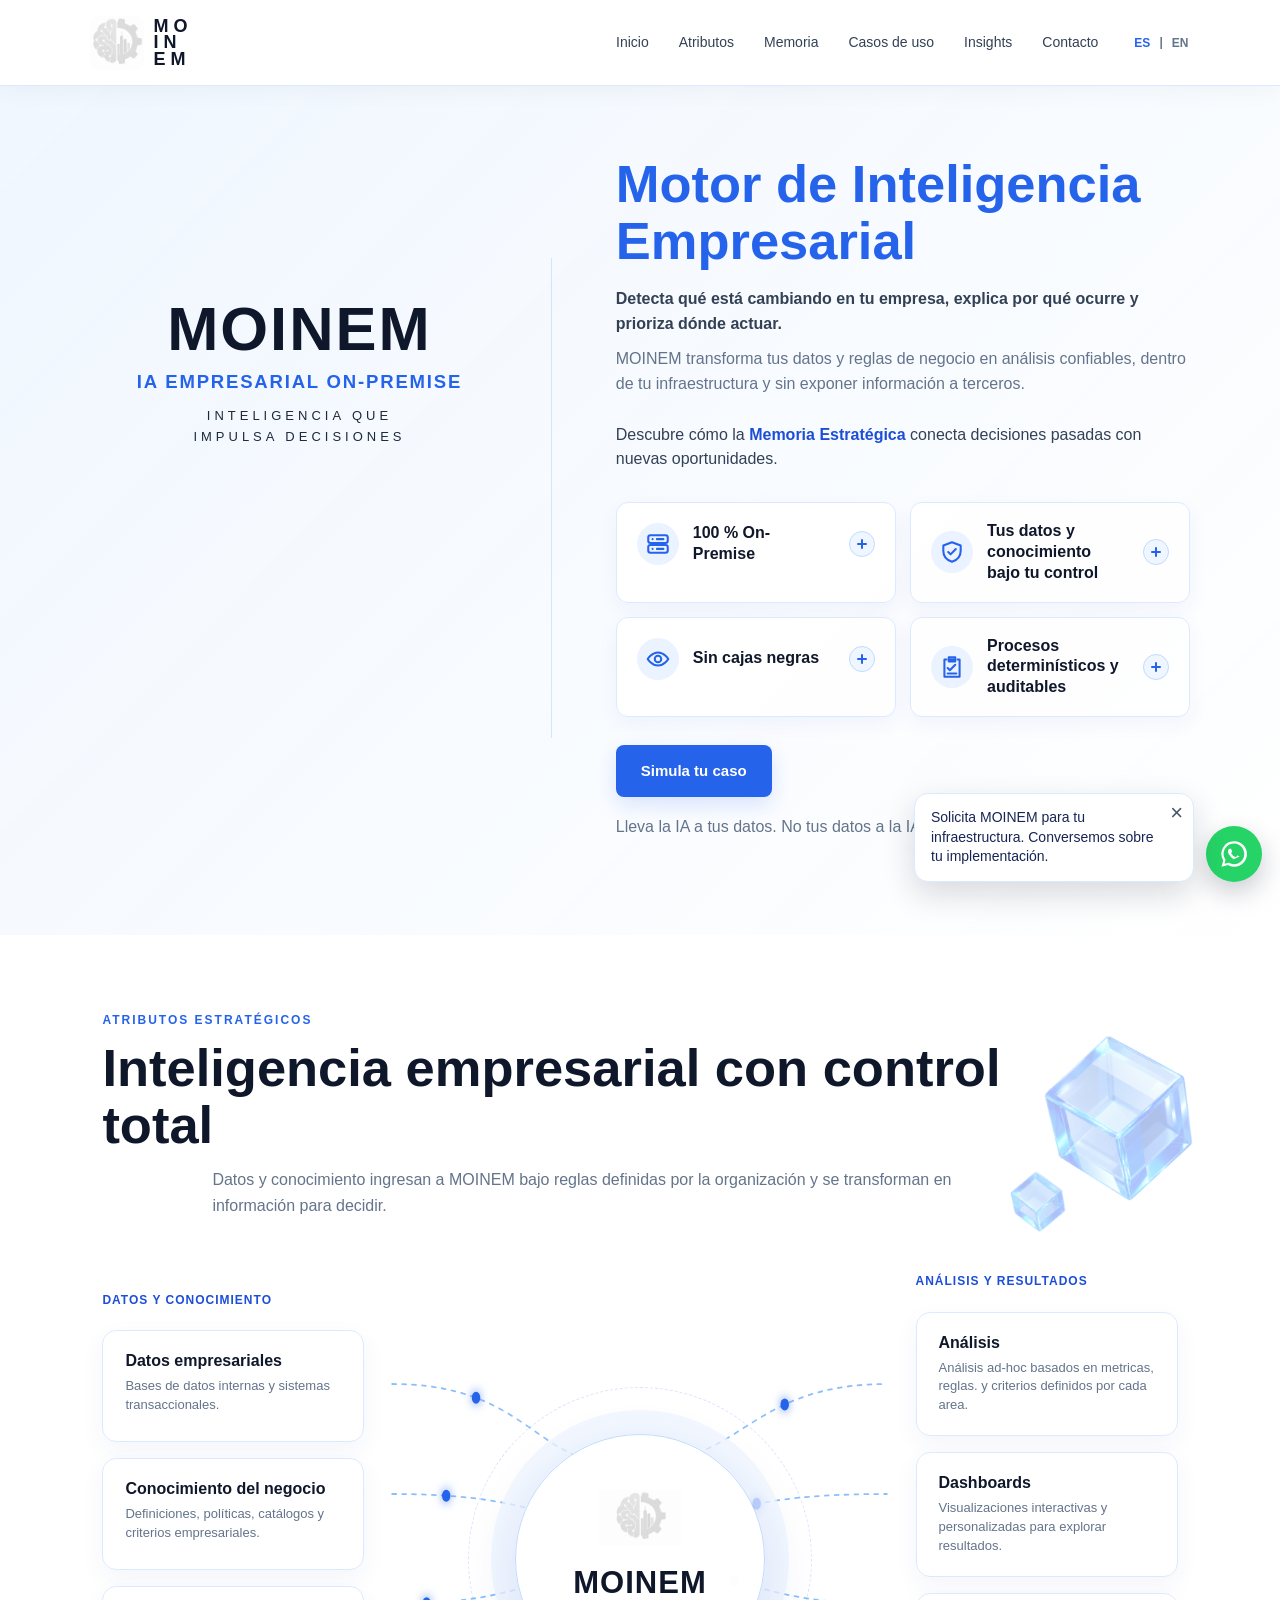
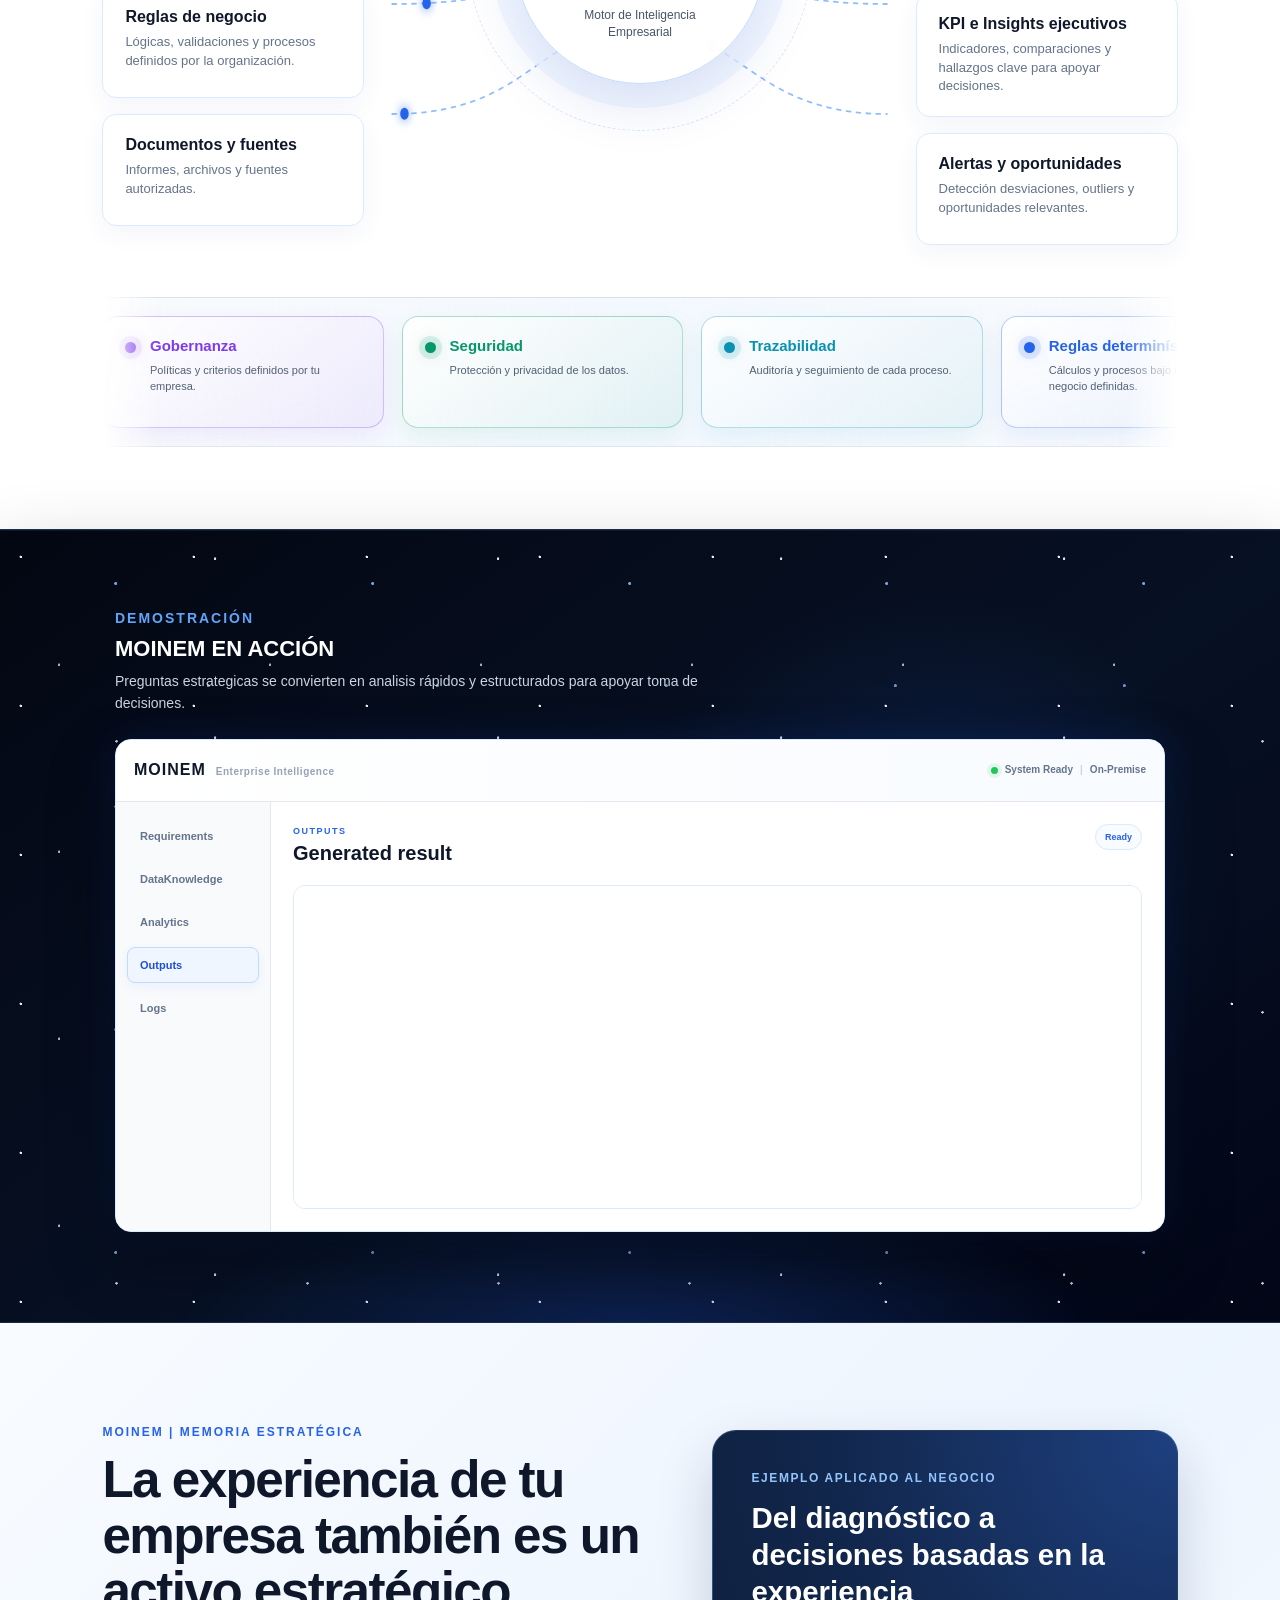
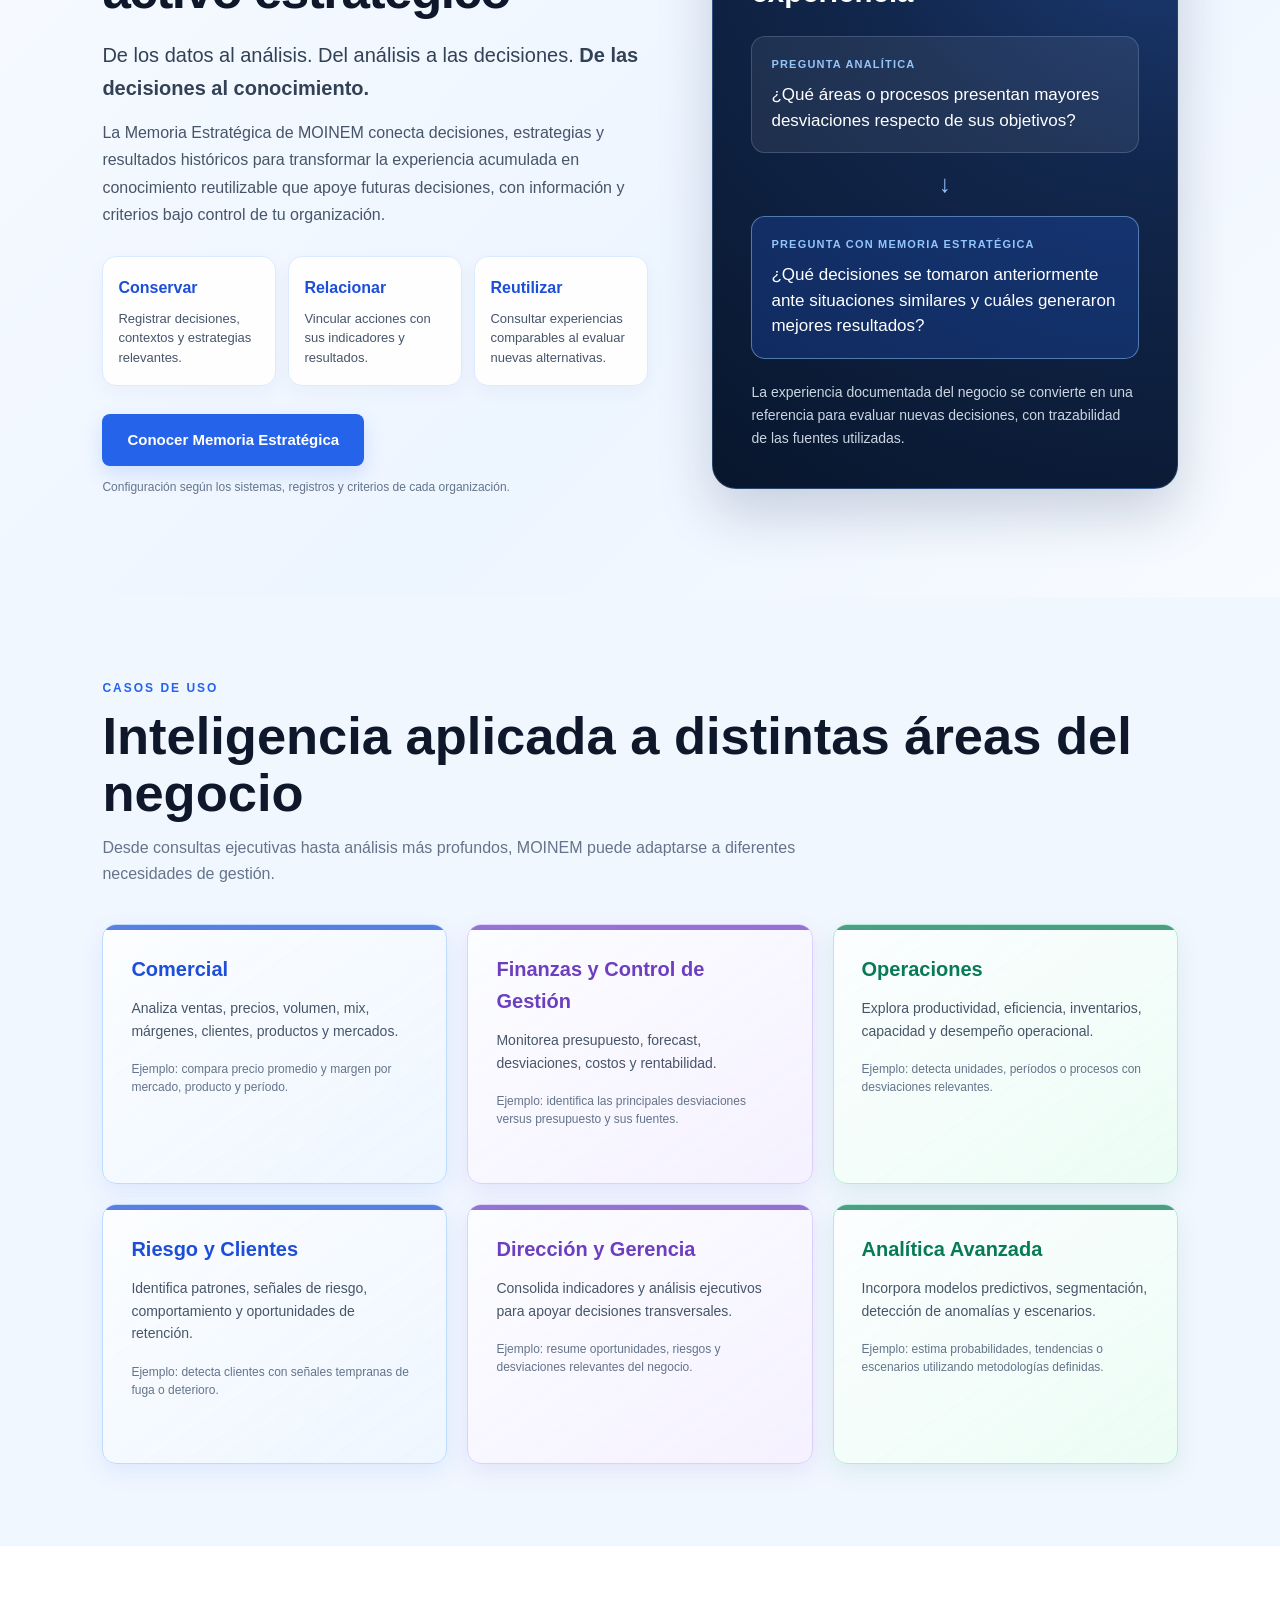
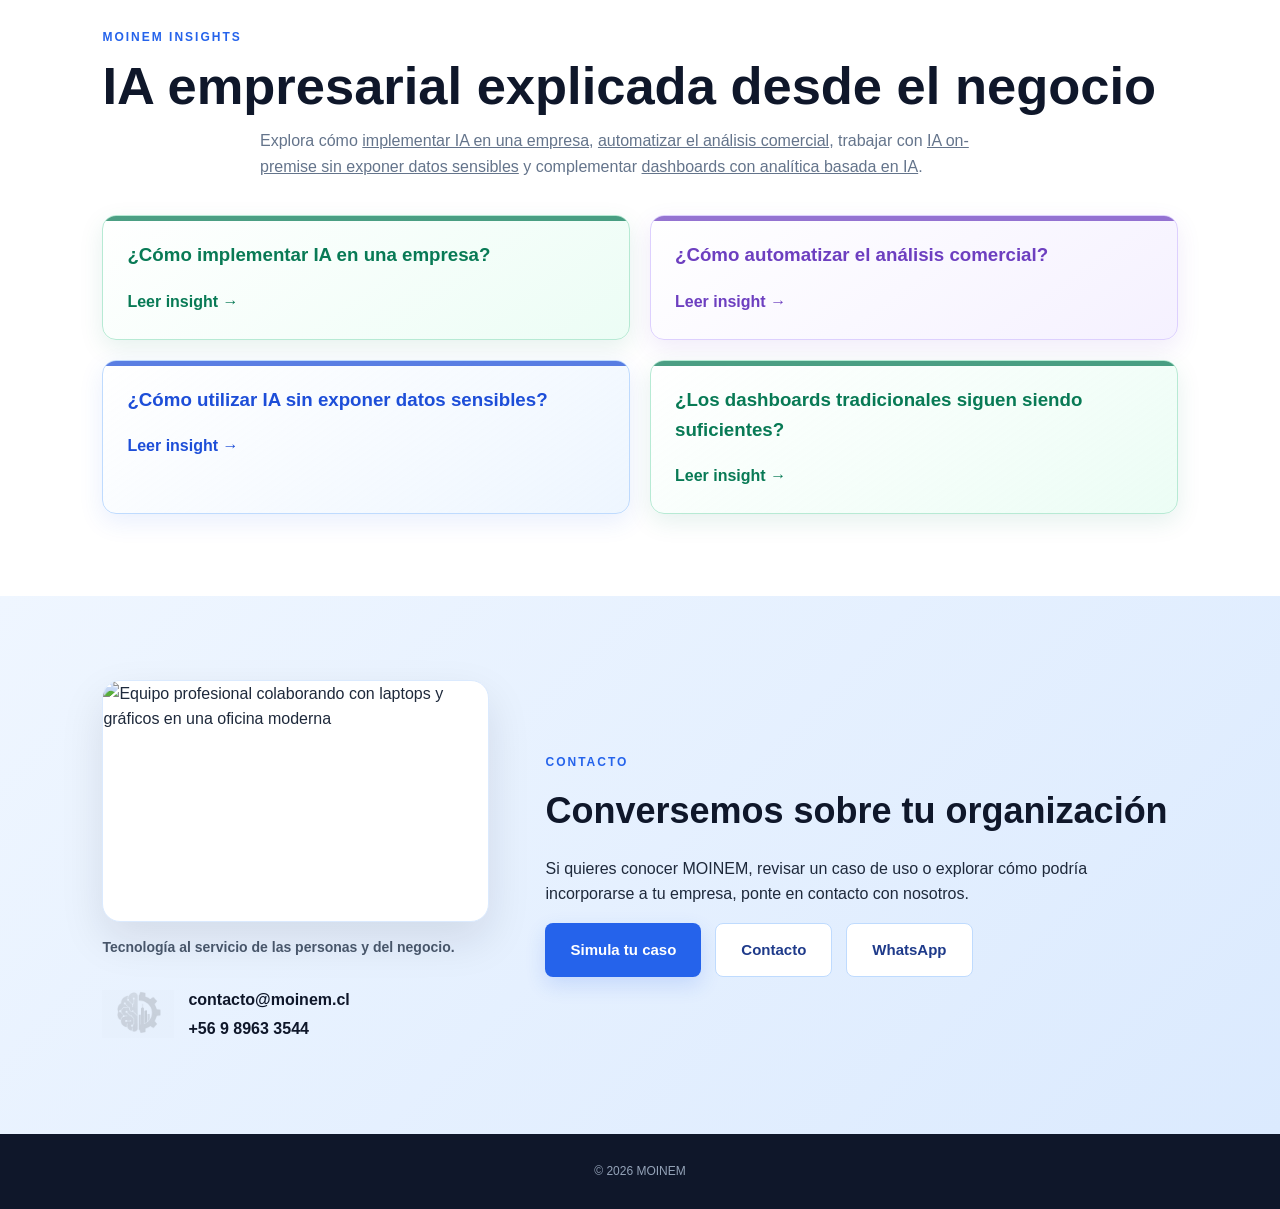
==== commit 52d76ee1: "Eliminar frase redundante sobre IA On-Premise del hero" ====
--- a/index.html
+++ b/index.html
@@ -369,10 +369,6 @@
             MOINEM transforma tus datos y reglas de negocio en análisis confiables, dentro de tu infraestructura y sin exponer información a terceros.
         </p>
 
-        <p class="hero-intro" style="margin-top:-4px;">
-            Conoce cómo funciona nuestra <a href="ia-on-premise-empresas.html"><strong>IA On-Premise para empresas</strong></a>: datos bajo control, reglas de negocio, cálculos trazables y analítica empresarial.
-        </p>
-
         <p class="hero-intro memory-hero-hook">Descubre cómo la <a href="#memoria-estrategica"><strong>Memoria Estratégica</strong></a> conecta decisiones pasadas con nuevas oportunidades.</p>
 
         <div class="value-accordion">
--- a/css/styles.css
+++ b/css/styles.css
@@ -2723,68 +2723,3 @@
 @media (max-width: 620px) {
     .main-nav { flex-wrap: wrap; justify-content: center; gap: 9px 15px; }
 }
-
-
-/* MOINEM | Executive redesign 2026-10-14 | Backup: respaldo/pre-rediseno-2026-10-14 */
-.hero{min-height:600px;padding-top:48px;padding-bottom:64px}
-.hero-brand{min-height:410px}
-.hero-content{padding-left:7%}
-.hero-content h2{max-width:720px;margin-bottom:18px;font-size:clamp(34px,3.5vw,52px);line-height:1.12}
-.hero-value-kicker{margin:0 0 14px;color:#1d4ed8;font-size:12px;font-weight:800;letter-spacing:1.7px}
-.hero-content>.hero-intro{margin:0;max-width:640px;font-size:clamp(16px,1.4vw,18px);line-height:1.65;color:#475569}
-.hero-benefit-list{display:flex;flex-wrap:wrap;gap:9px;margin:25px 0 26px}
-.hero-benefit-list span{padding:8px 12px;border:1px solid #dbeafe;border-radius:999px;background:#eff6ff;color:#1e40af;font-size:12px;font-weight:700}
-.hero-actions{display:flex;align-items:center;flex-wrap:wrap;gap:13px}
-.hero-actions a{display:inline-flex;align-items:center;justify-content:center;min-height:45px;padding:11px 21px;border-radius:9px;font-size:14px;font-weight:700;text-decoration:none}
-.hero-actions .secondary-cta{color:#1d4ed8;border:1px solid #bfdbfe;background:#fff;box-shadow:none}
-.hero-actions .secondary-cta:hover{background:#eff6ff}
-.hero-tagline{margin:22px 0 0;color:#64748b;font-size:13px;font-weight:600}
-.demo-section{width:100%;overflow:clip;scroll-margin-top:92px}
-.demo-section .strategic-demo{margin:0;width:100%;max-width:100%;border-radius:0}
-#atributos{padding-top:80px;scroll-margin-top:92px}
-#atributos .strategic-header{margin-bottom:30px}
-.benefits-overview{display:grid;grid-template-columns:repeat(3,minmax(0,1fr));gap:18px;max-width:1180px;margin:0 auto 26px}
-.benefit-card{padding:26px;border:1px solid #dbeafe;background:#fff;border-radius:17px;box-shadow:0 8px 25px rgba(15,23,42,.035)}
-.benefit-number{color:#60a5fa;font-size:13px;font-weight:800}
-.benefit-card h3{margin:8px 0;font-size:20px;line-height:1.25;color:#163f7a}
-.benefit-card p{margin:0;color:#526176;line-height:1.55;font-size:14px}
-.technical-details{max-width:1180px;margin:0 auto;border:1px solid #dbeafe;border-radius:14px;background:#eff6ff}
-.technical-details summary{display:flex;align-items:center;justify-content:space-between;gap:20px;padding:16px 23px;cursor:pointer;color:#1d4ed8;font-weight:700;list-style:none}
-.technical-details summary::-webkit-details-marker{display:none}
-.technical-details summary span{transition:transform .18s ease}
-.technical-details[open] summary span{transform:rotate(180deg)}
-.technical-details .strategic-flow{margin:0 auto;padding:25px 18px 35px}
-.technical-link{text-align:center;margin:17px auto 0;font-size:14px}
-.technical-link a{color:#1d4ed8;font-weight:700;text-decoration:none}
-.technical-link a:hover{text-decoration:underline}
-.memory-section{padding-top:85px;padding-bottom:85px}
-.memory-lead{margin-top:16px}
-.memory-pillars{margin:22px 0}
-#casos-uso{scroll-margin-top:92px}
-.use-cases-grid{grid-template-columns:repeat(4,minmax(0,1fr));gap:16px;margin-top:30px}
-.use-case-card{min-height:210px;padding:22px}
-.use-case-card h3{font-size:18px;line-height:1.3}
-.use-case-card p{font-size:14px;line-height:1.5}
-.use-case-card small{font-size:12px;line-height:1.5}
-.main-nav{gap:clamp(13px,1.5vw,24px);margin-right:22px}
-.mobile-menu{display:none;position:relative}
-.mobile-menu summary{list-style:none;cursor:pointer;color:#1e40af;border:1px solid #bfdbfe;border-radius:9px;padding:8px 13px;font-size:14px;font-weight:700}
-.mobile-menu summary::-webkit-details-marker{display:none}
-.mobile-menu nav{display:flex;flex-direction:column;position:absolute;right:0;top:calc(100% + 11px);min-width:190px;background:#fff;border:1px solid #dbeafe;border-radius:12px;box-shadow:0 14px 34px rgba(15,23,42,.14);padding:8px;z-index:1100}
-.mobile-menu nav a{display:block;padding:10px 12px;color:#334155;text-decoration:none;font-size:14px;border-radius:7px}
-.mobile-menu nav a:hover,.mobile-menu nav a:focus-visible{background:#eff6ff;color:#1d4ed8}
-@media(max-width:1180px){.use-cases-grid{grid-template-columns:repeat(2,minmax(0,1fr))}}
-@media(max-width:950px){
- .hero-content{padding-left:0}.site-header{flex-wrap:nowrap;gap:16px}
- .main-nav{display:none}.mobile-menu{display:block;margin-left:auto}.language-selector{margin-left:0}
- .benefits-overview{grid-template-columns:1fr;max-width:660px}.technical-details{max-width:660px}
-}
-@media(max-width:620px){
- .hero{padding:26px 6% 48px}.hero-brand{min-height:auto;padding:8px 0 25px}
- .hero-content{padding:30px 0 0}.hero-content h2{font-size:clamp(31px,8vw,40px)}
- .hero-benefit-list{margin:19px 0 22px}.hero-actions{gap:9px}
- .hero-actions a{padding:10px 15px;font-size:13px}
- .benefit-card{padding:20px}.demo-section .strategic-demo{padding:42px 5% 58px}
- .use-cases-grid{grid-template-columns:1fr}.use-case-card{min-height:0}
- .memory-section{padding:62px 6%}
-}
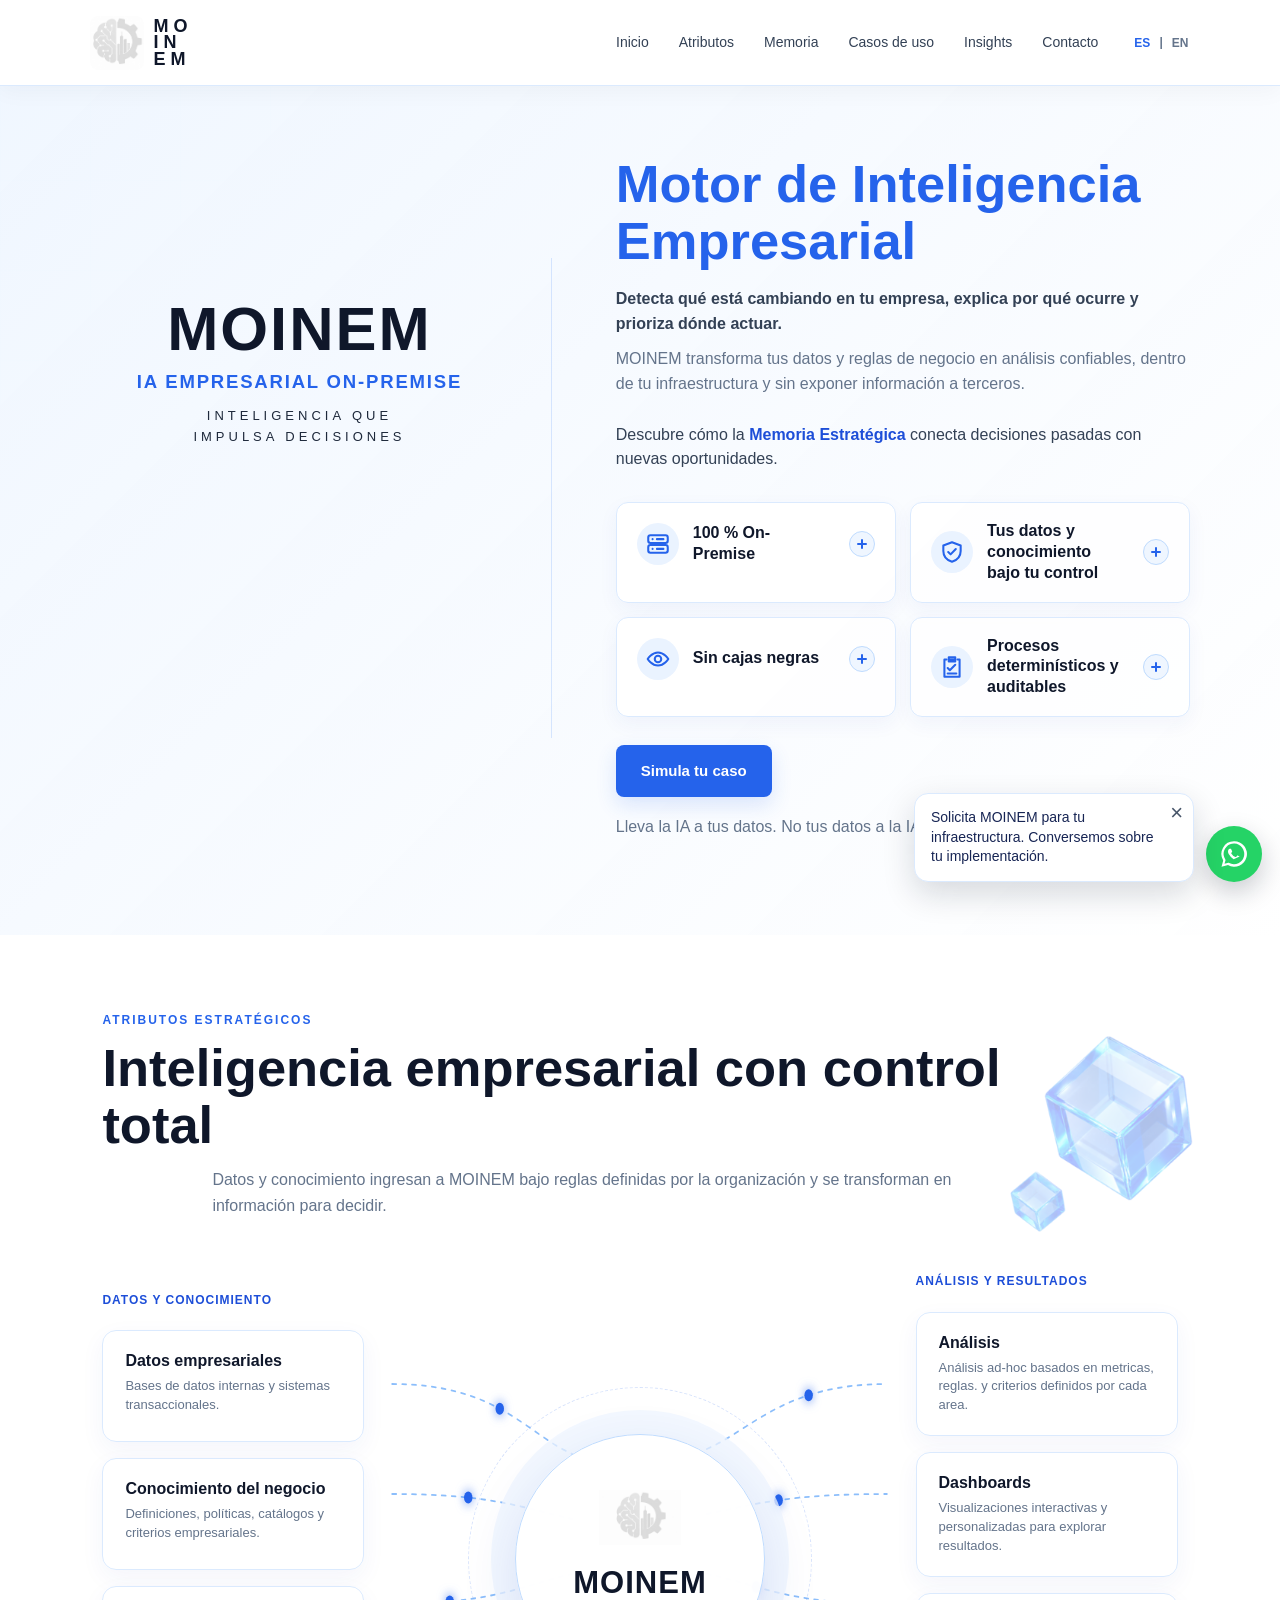
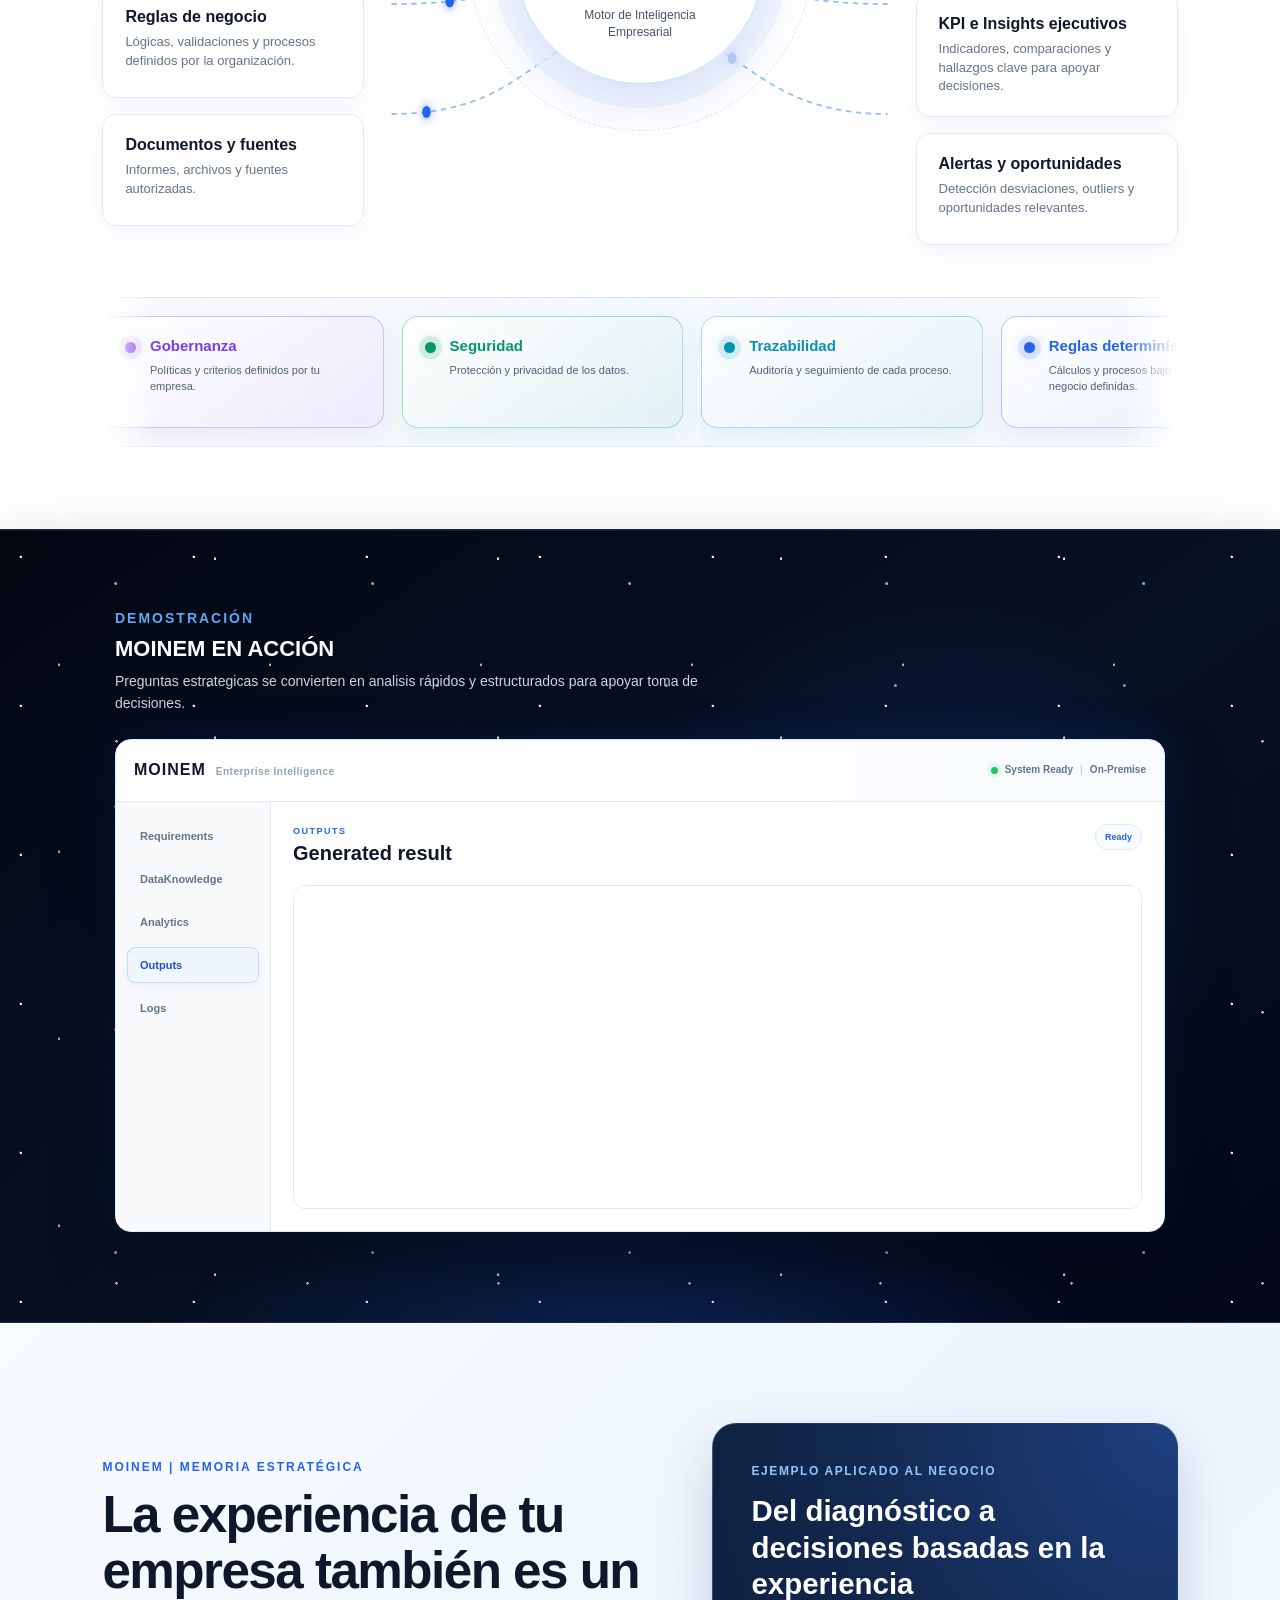
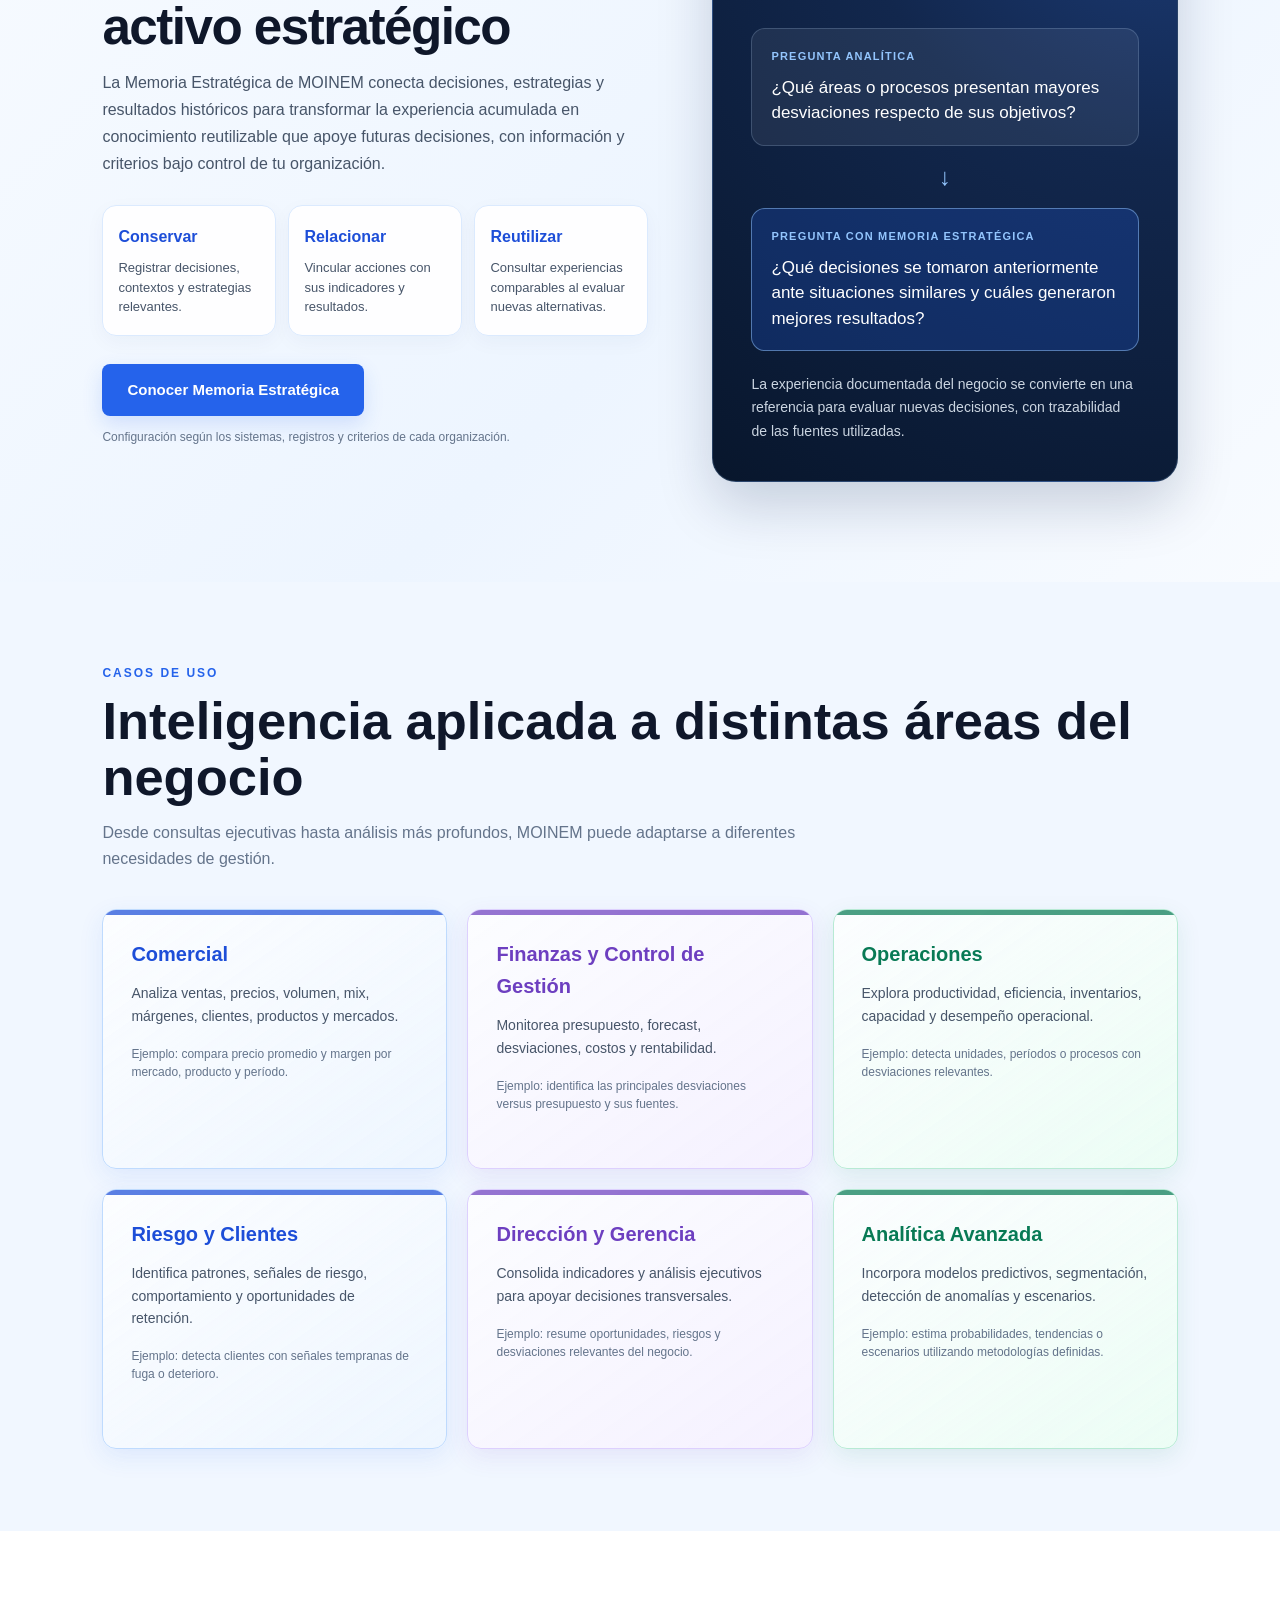
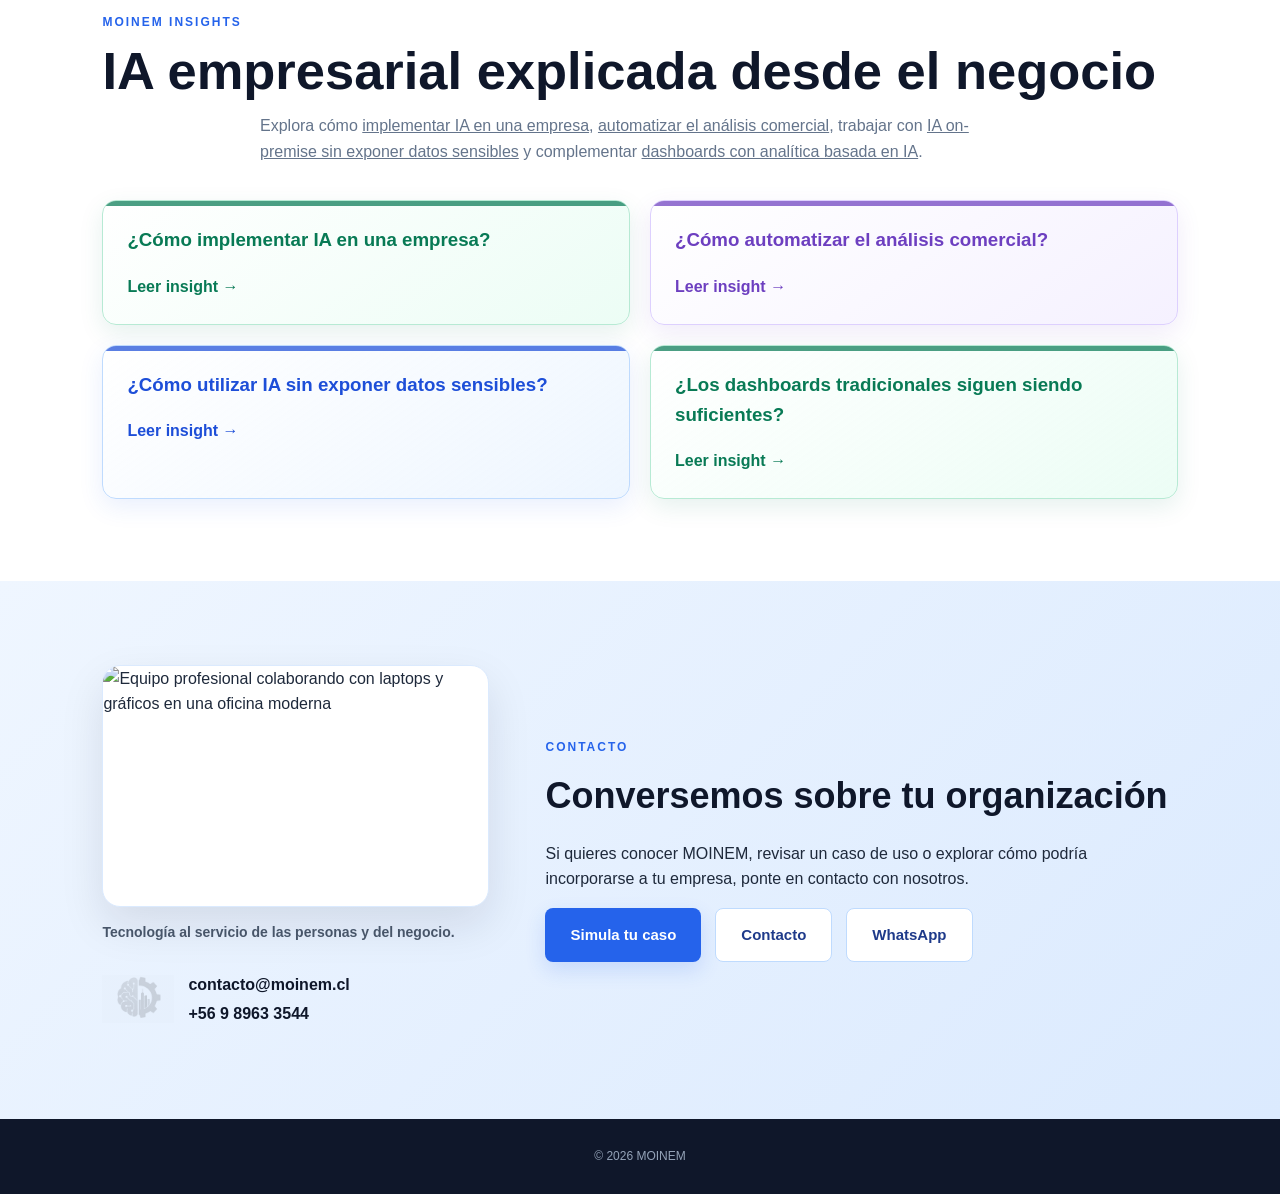
==== commit eae5bed4: "Eliminar frase redundante de Memoria Estratégica" ====
--- a/index.html
+++ b/index.html
@@ -702,7 +702,6 @@
   <div class="memory-copy">
    <p class="section-eyebrow">MOINEM | MEMORIA ESTRATÉGICA</p>
    <h2 id="memory-title">La experiencia de tu empresa también es un activo estratégico</h2>
-   <p class="memory-lead">De los datos al análisis. Del análisis a las decisiones. <strong>De las decisiones al conocimiento.</strong></p>
    <p class="memory-description">La Memoria Estratégica de MOINEM conecta decisiones, estrategias y resultados históricos para transformar la experiencia acumulada en conocimiento reutilizable que apoye futuras decisiones, con información y criterios bajo control de tu organización.</p>
    <div class="memory-pillars">
     <article class="memory-pillar"><h3>Conservar</h3><p>Registrar decisiones, contextos y estrategias relevantes.</p></article>
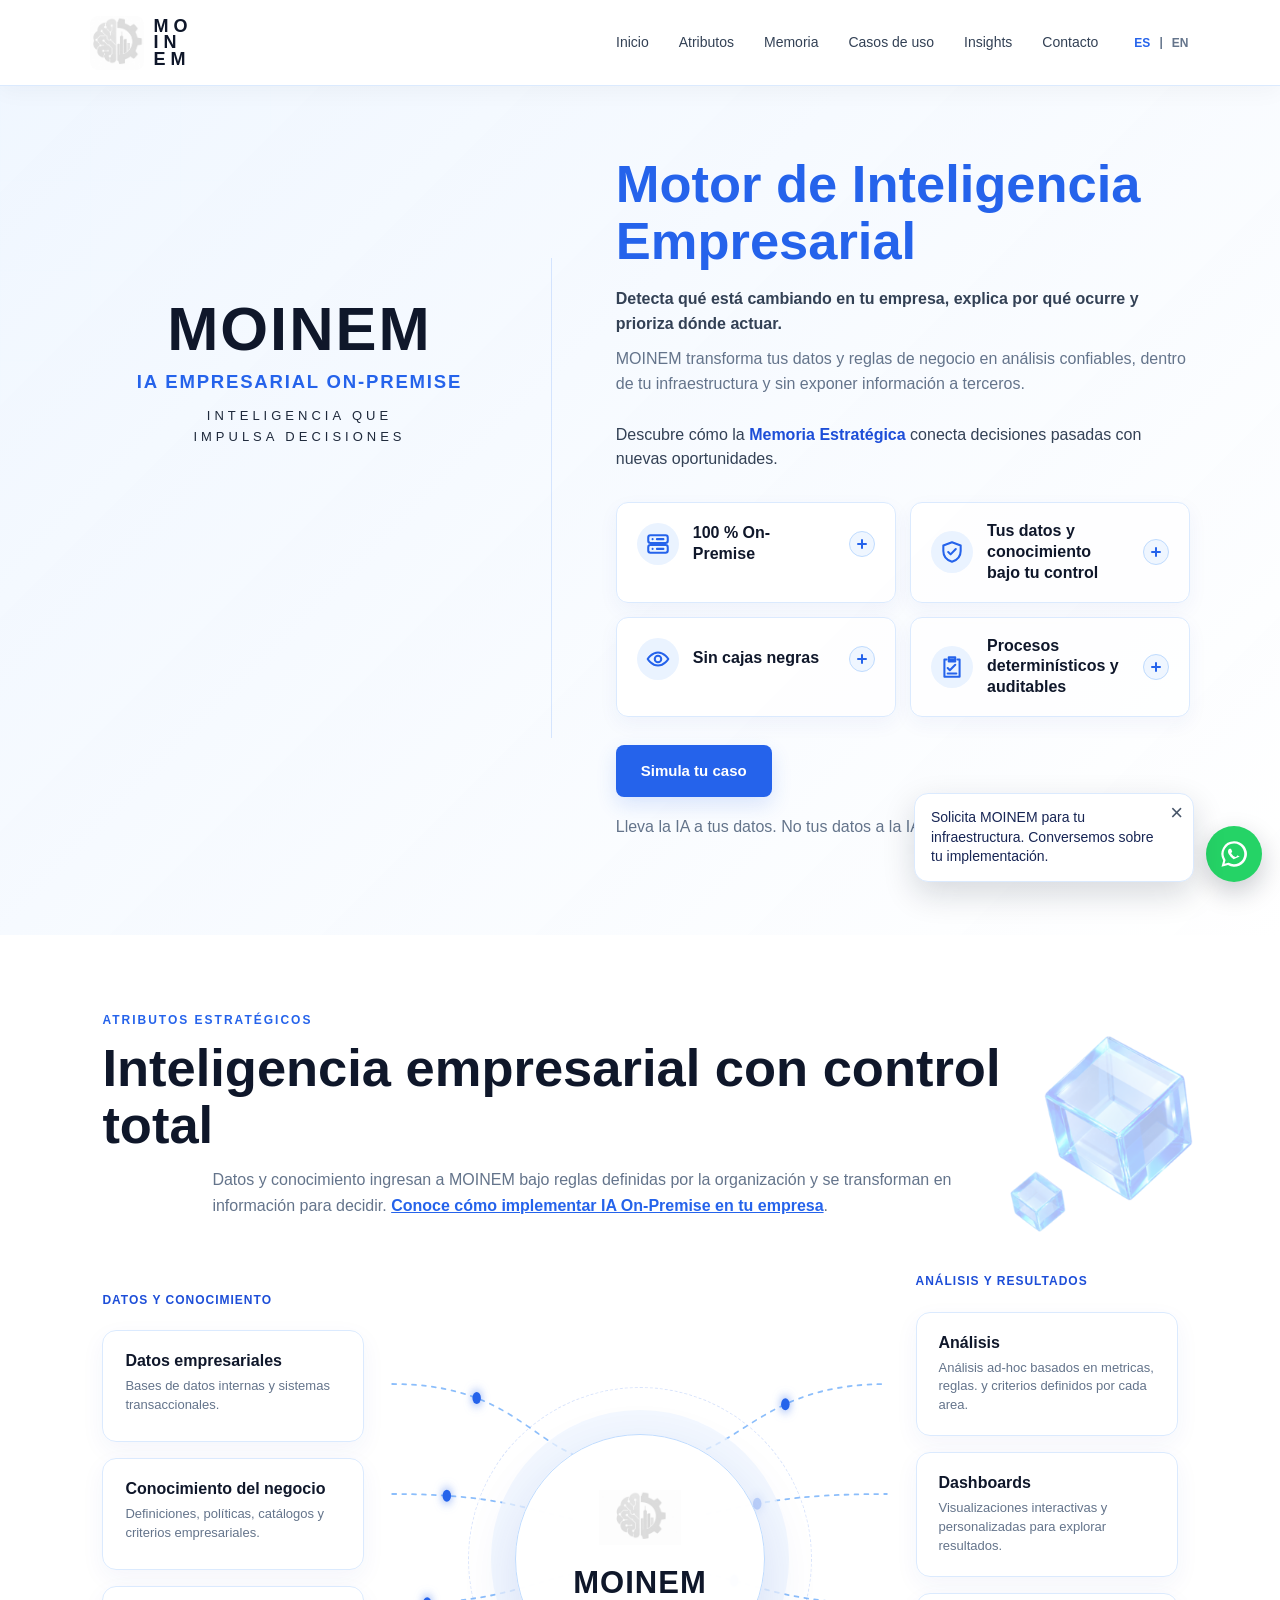
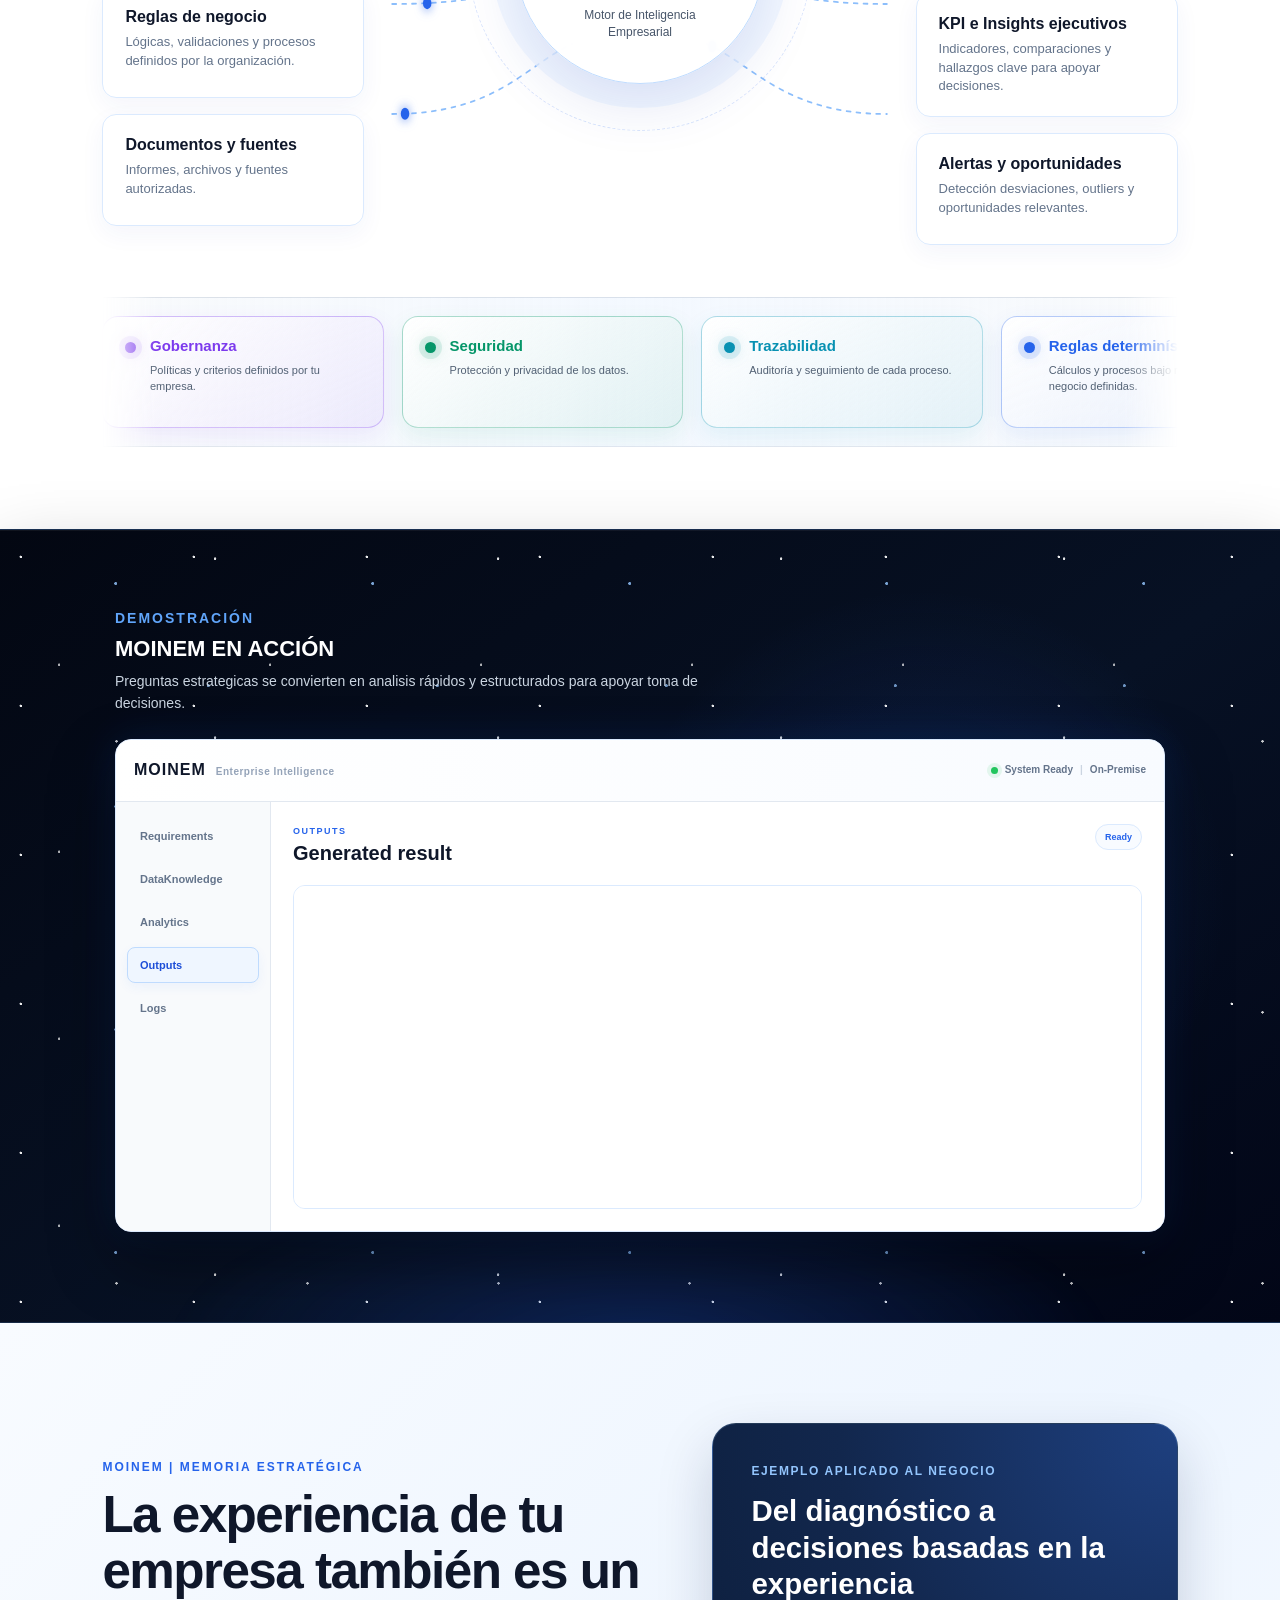
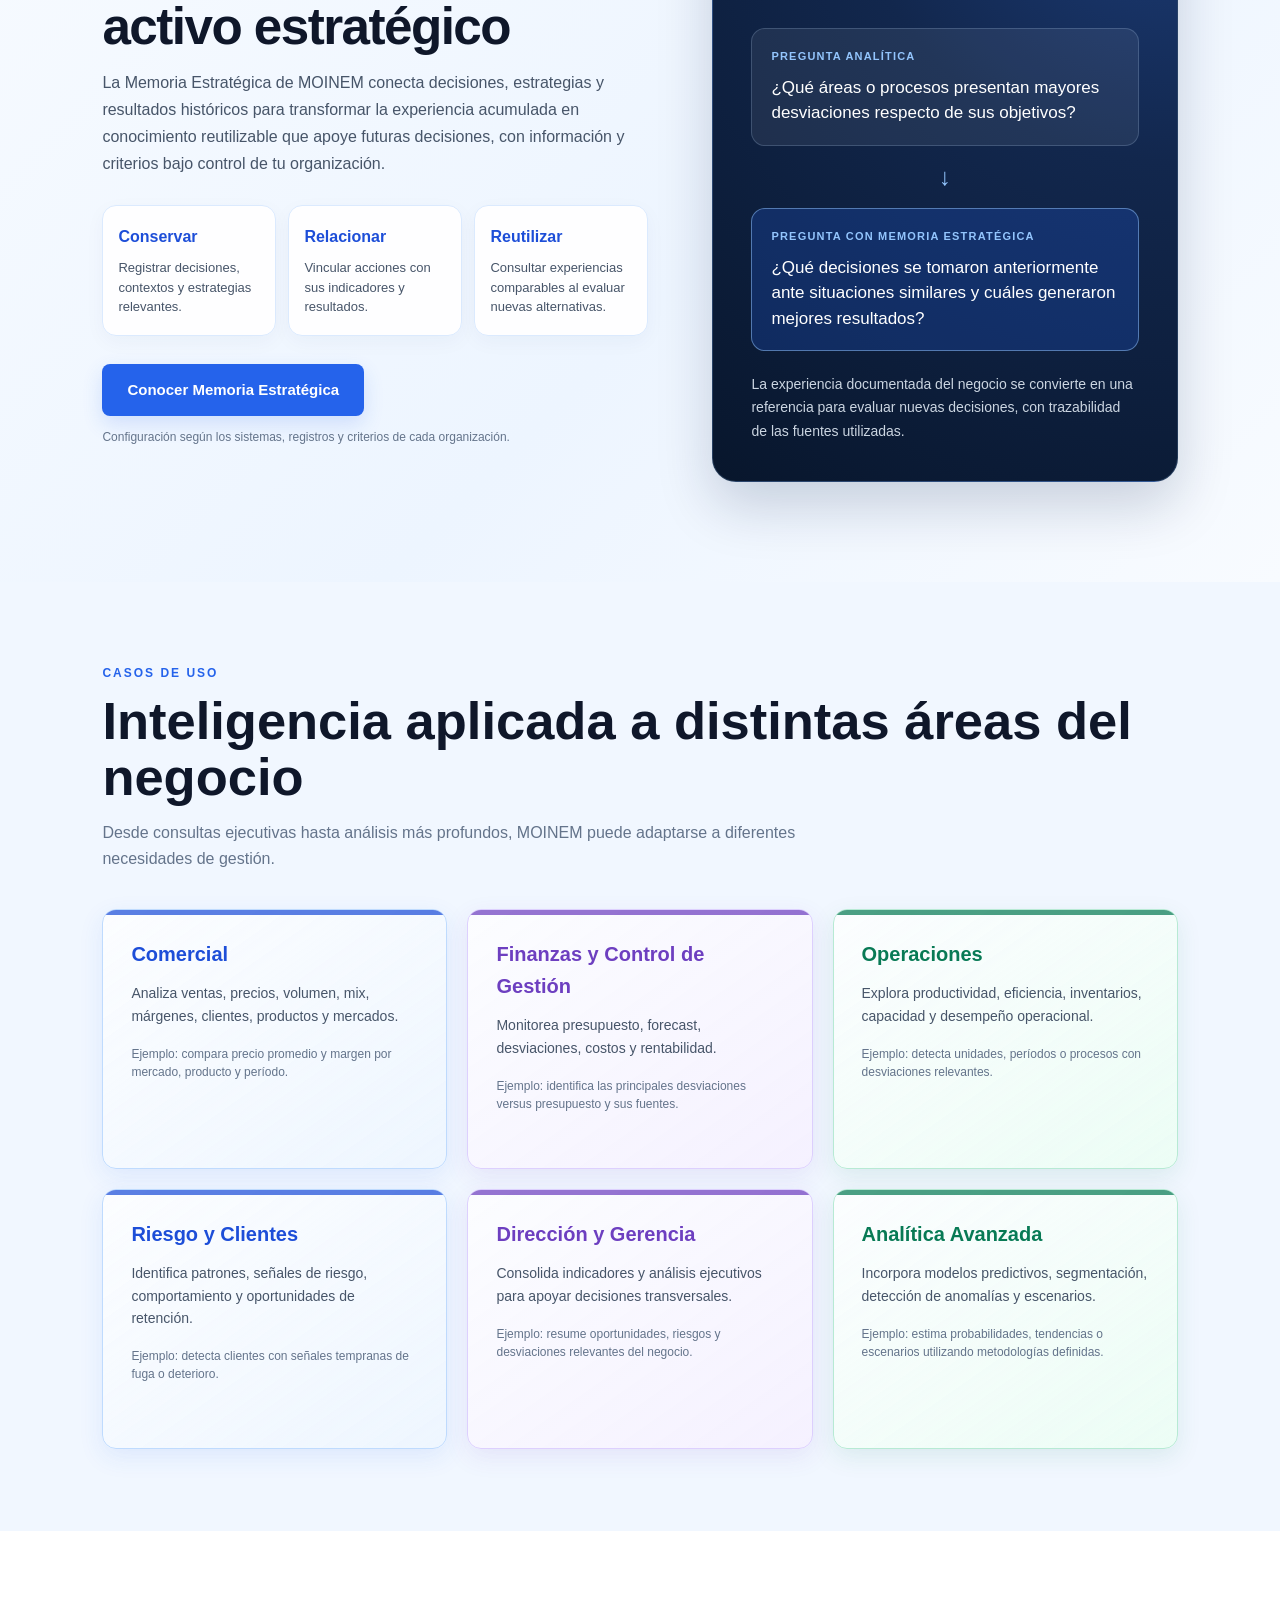
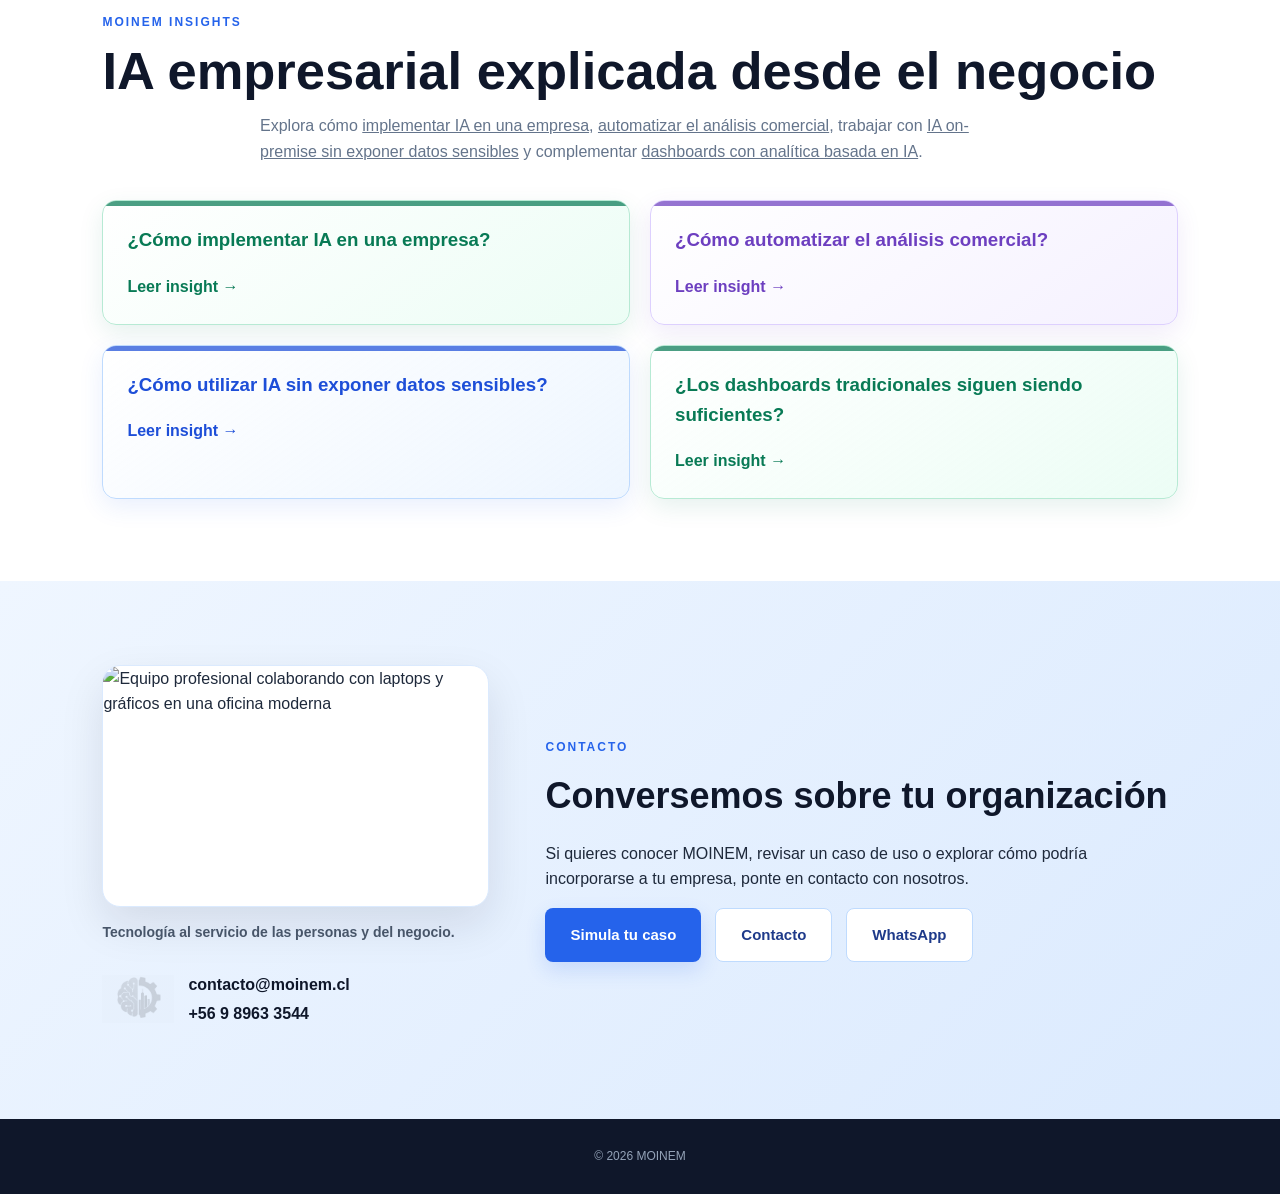
==== commit 691d7d93: "SEO: enlazar página de IA On-Premise desde atributos estratégicos" ====
--- a/index.html
+++ b/index.html
@@ -466,6 +466,7 @@
         <p class="section-lead">
             Datos y conocimiento ingresan a MOINEM bajo reglas definidas
             por la organización y se transforman en información para decidir.
+            <a href="ia-on-premise-empresas.html" style="color:#2563eb; font-weight:600;">Conoce cómo implementar IA On-Premise en tu empresa</a>.
         </p>
 
     </div>
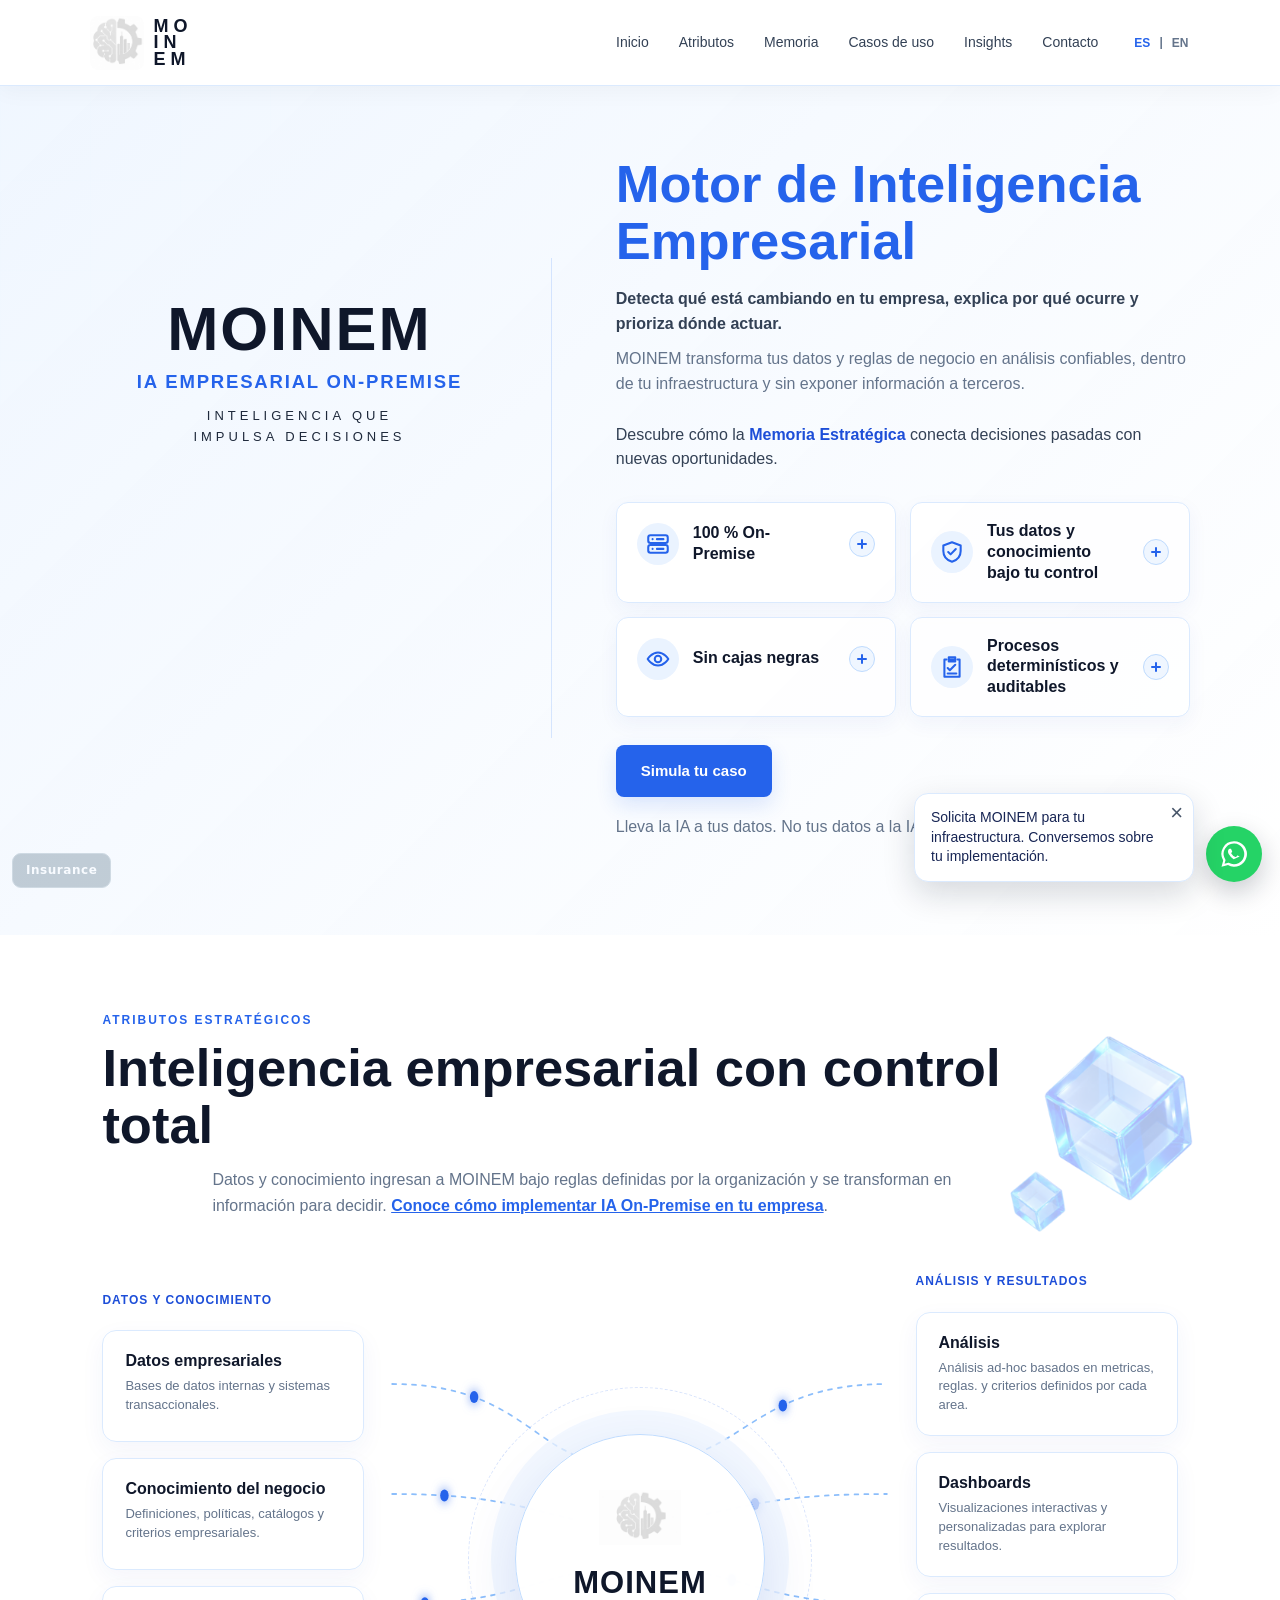
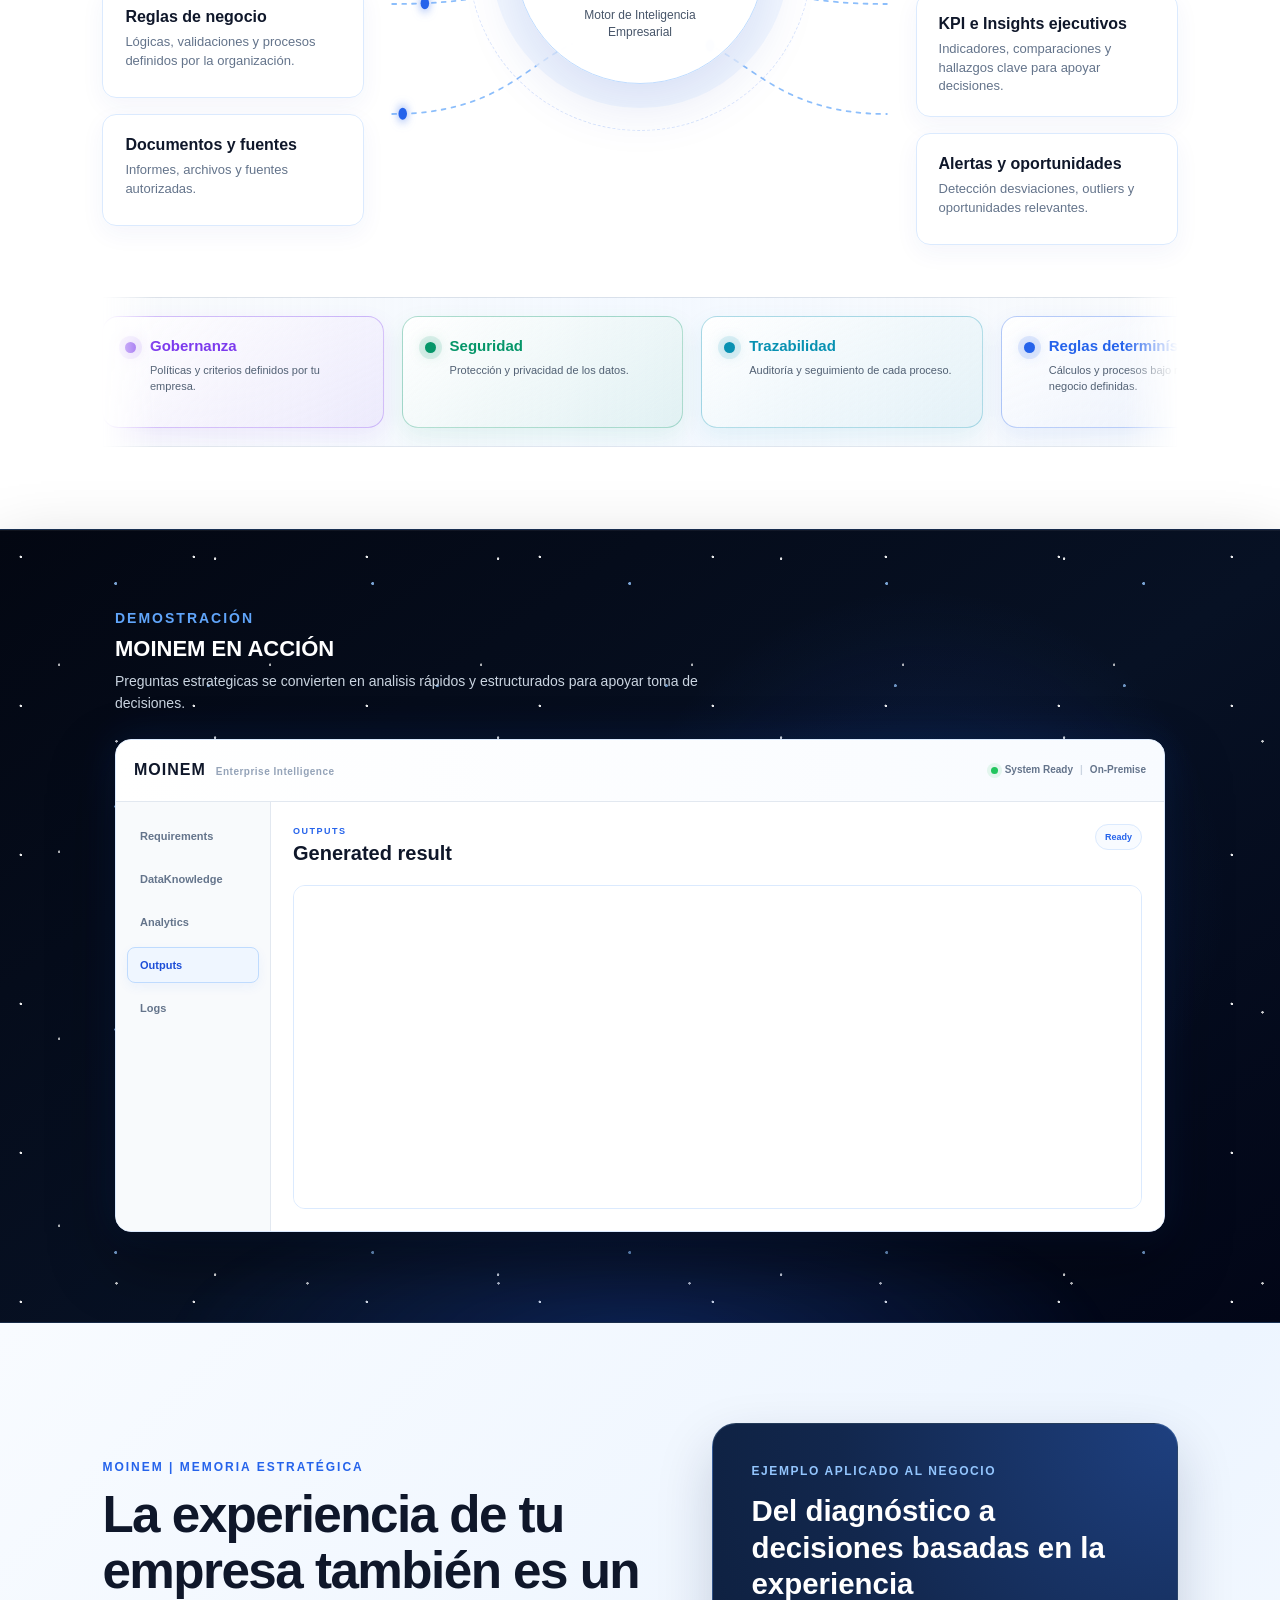
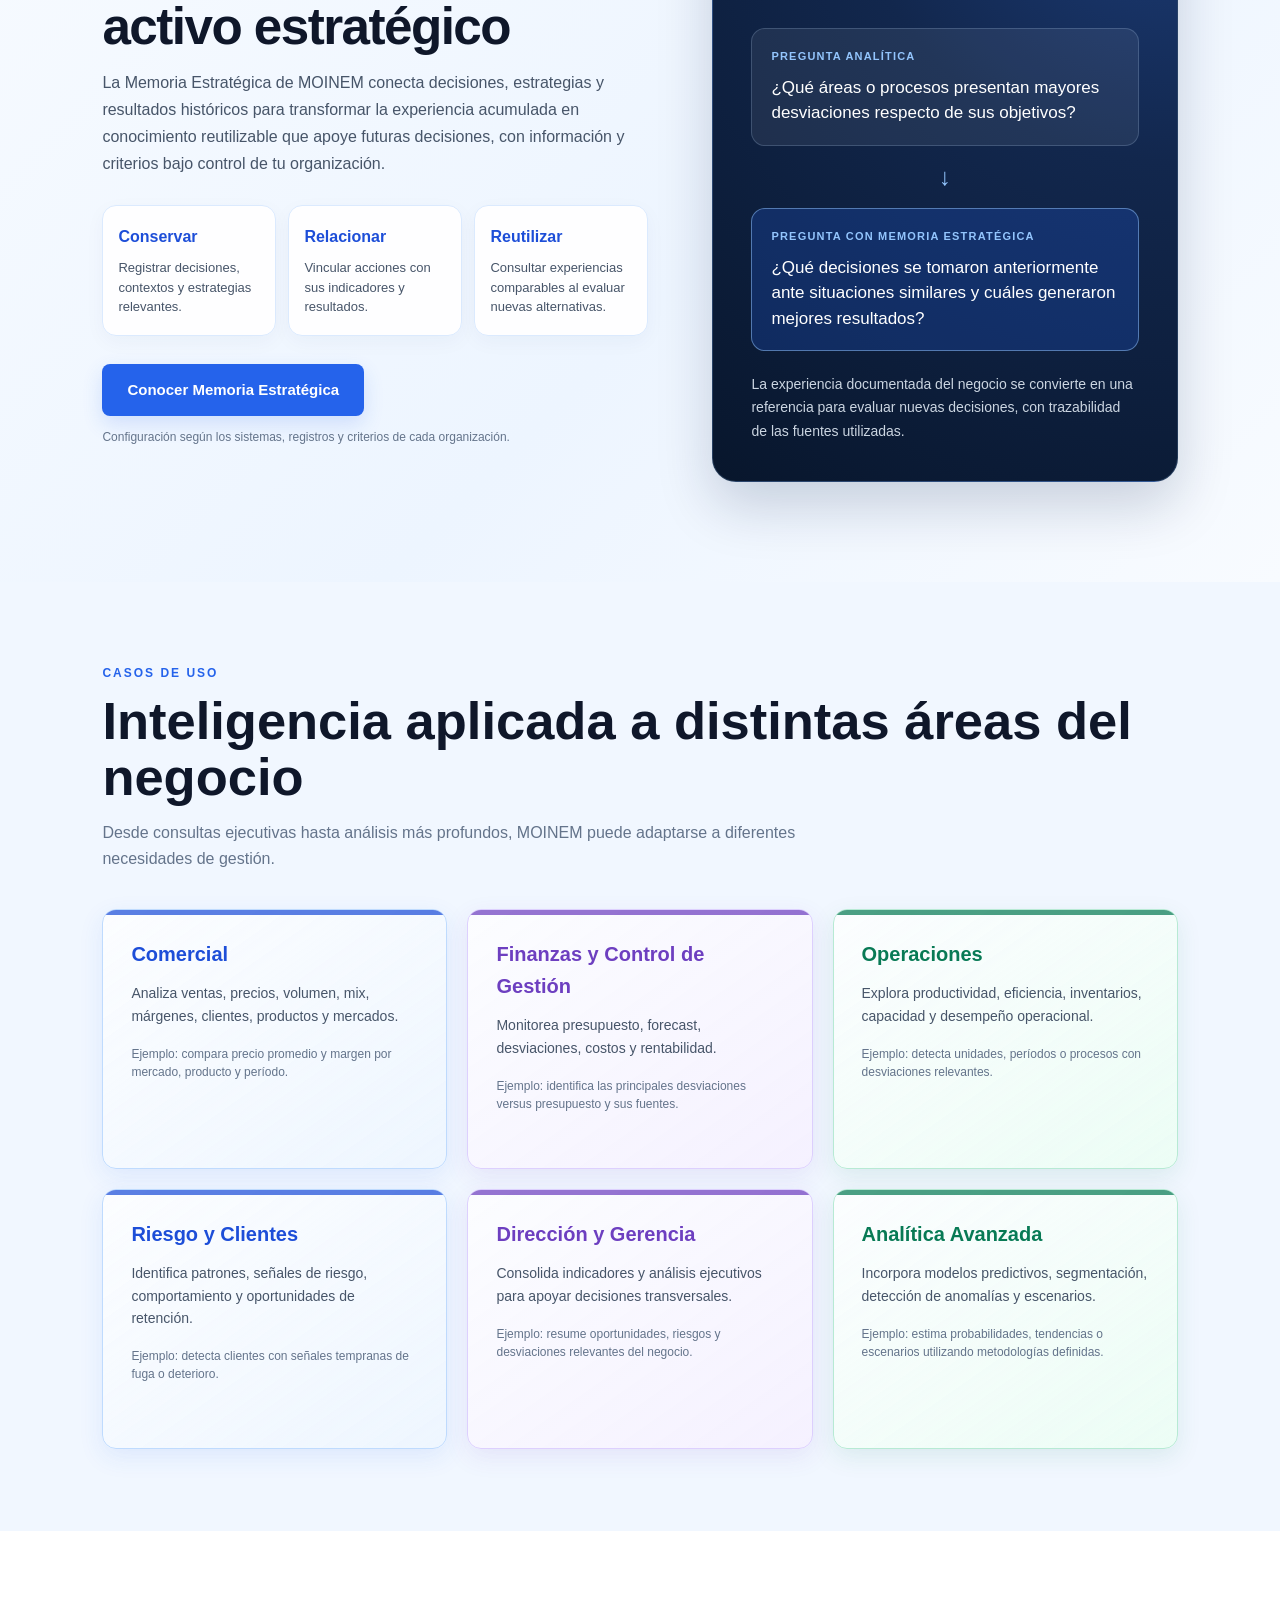
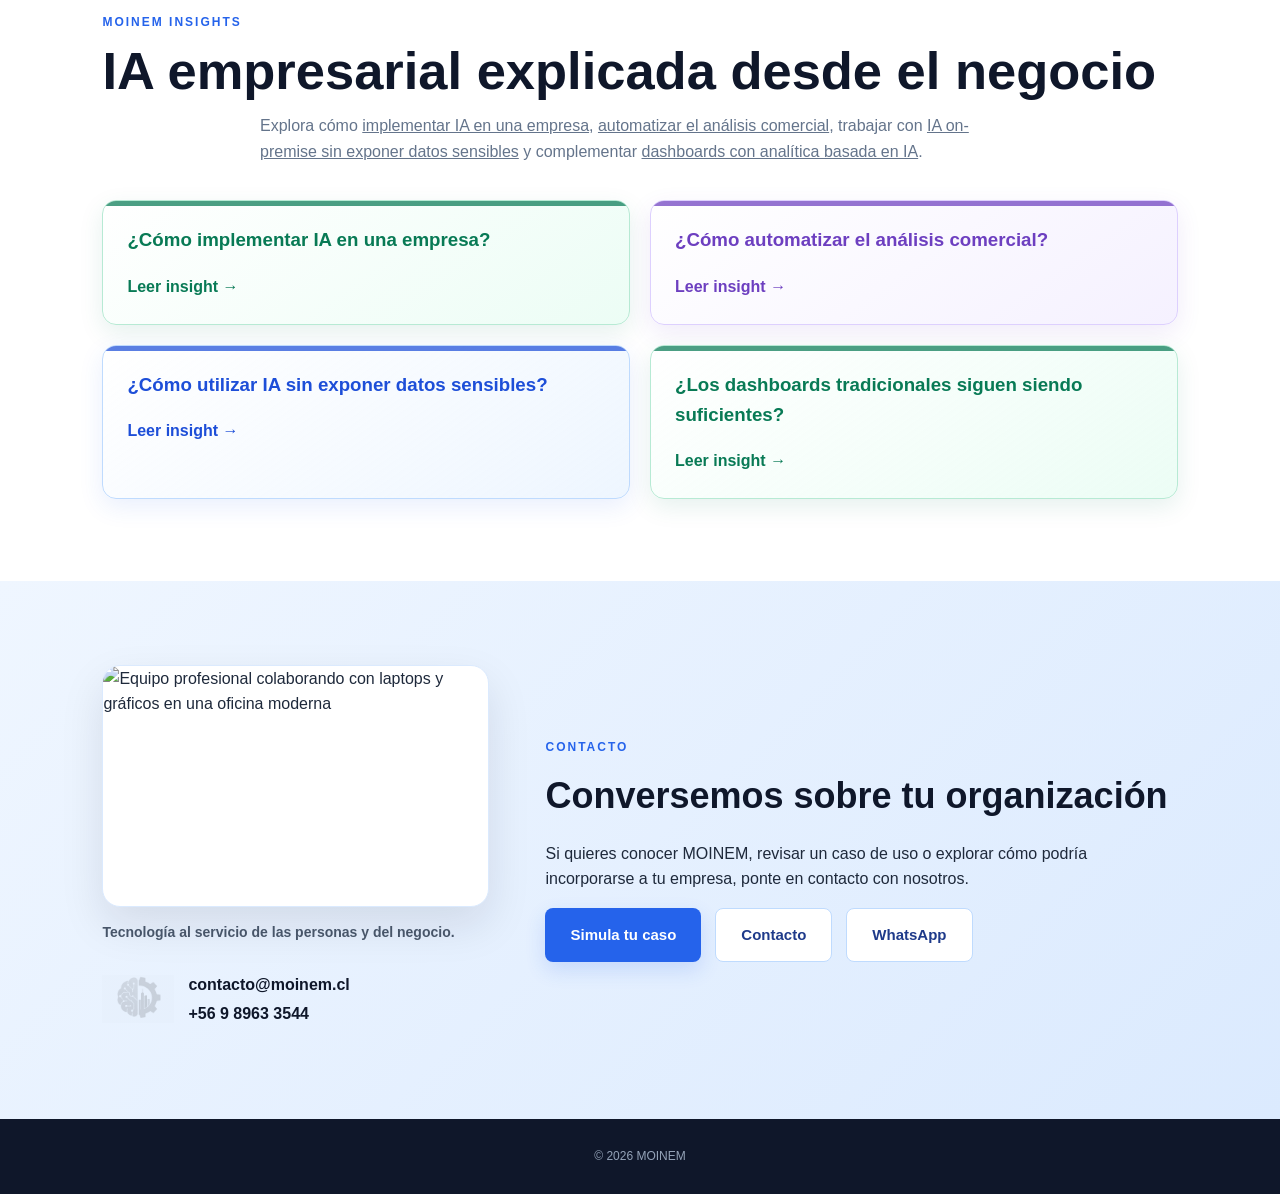
==== commit 3d40854a: "Incorporar acceso semitransparente a Insurance desde inicio" ====
--- a/index.html
+++ b/index.html
@@ -269,6 +269,12 @@
             .moinem-whatsapp-link { flex-basis: 52px; width: 52px; height: 52px; }
         }
 </style>
+
+<style>
+/* Acceso discreto a MOINEM Insurance */
+.moinem-insurance-entry{position:fixed;left:max(12px,env(safe-area-inset-left));bottom:max(12px,env(safe-area-inset-bottom));z-index:1100;display:inline-flex;align-items:center;justify-content:center;padding:9px 13px;background:#153b56;color:#fff!important;border:1px solid #53758a;border-radius:9px;text-decoration:none;font:600 12px/1.25 system-ui,sans-serif;letter-spacing:.045em;opacity:.24;transition:opacity .2s ease,background .2s ease}
+.moinem-insurance-entry:hover,.moinem-insurance-entry:focus-visible{opacity:1;background:#184e70;outline-offset:3px}
+</style>
 </head>
 
 <body>
@@ -861,5 +867,8 @@
     });
 </script>
 
+
+<!-- Entrada discreta al módulo de entrenamiento de seguros -->
+<a class="moinem-insurance-entry" href="insurance/" title="Acceder a MOINEM Insurance">Insurance</a>
 </body>
 </html>
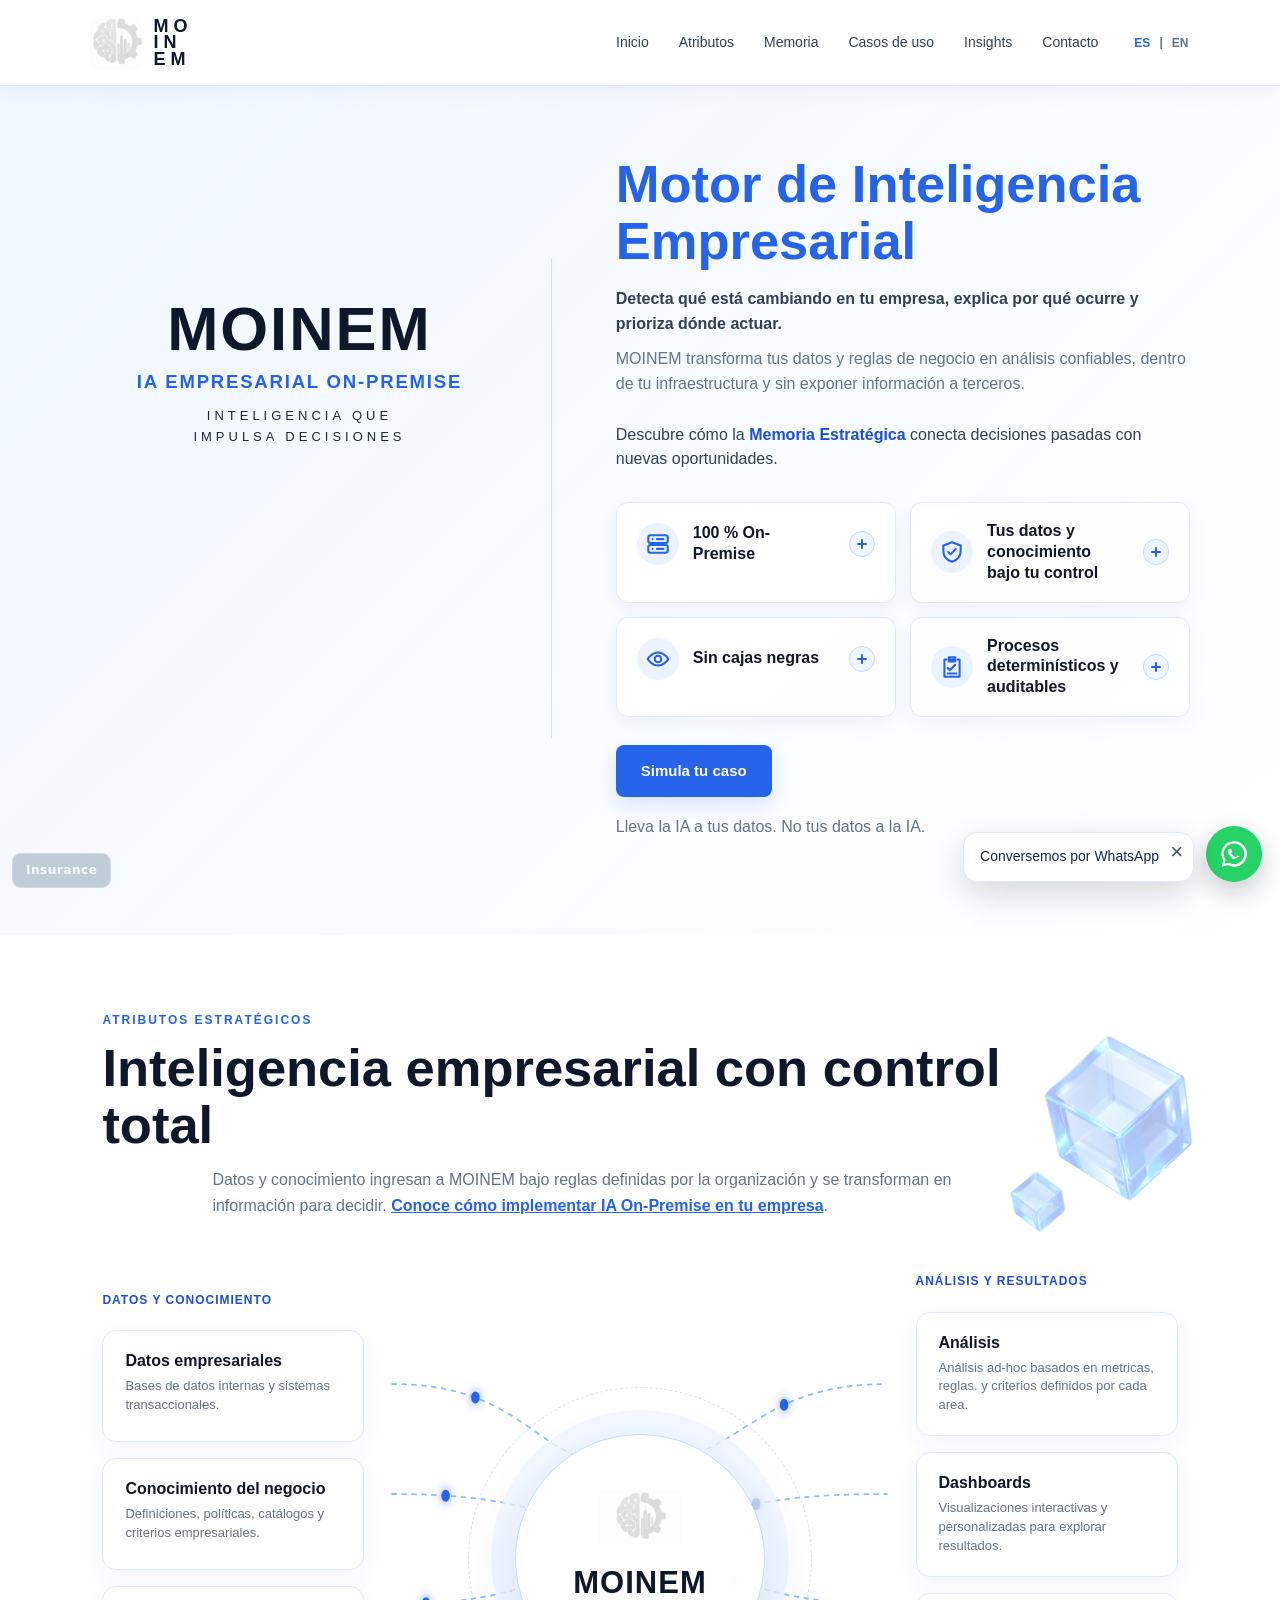
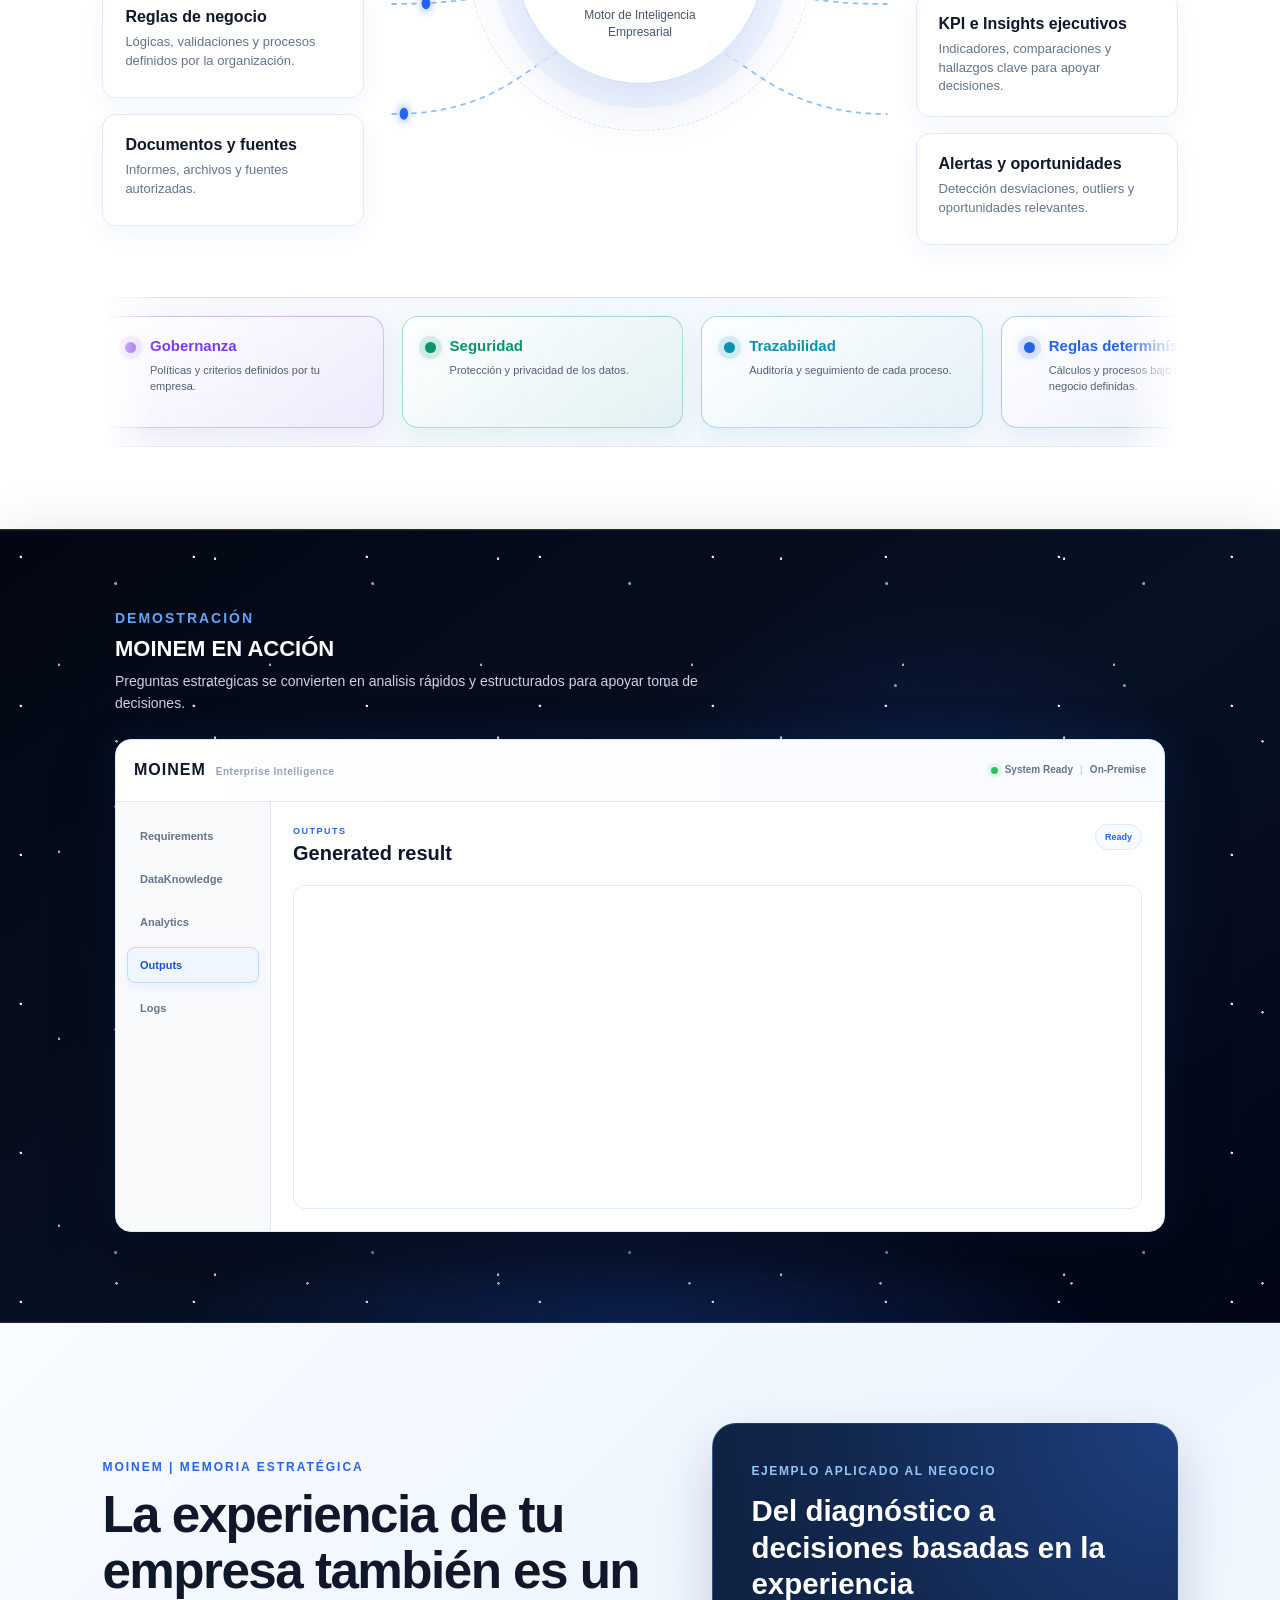
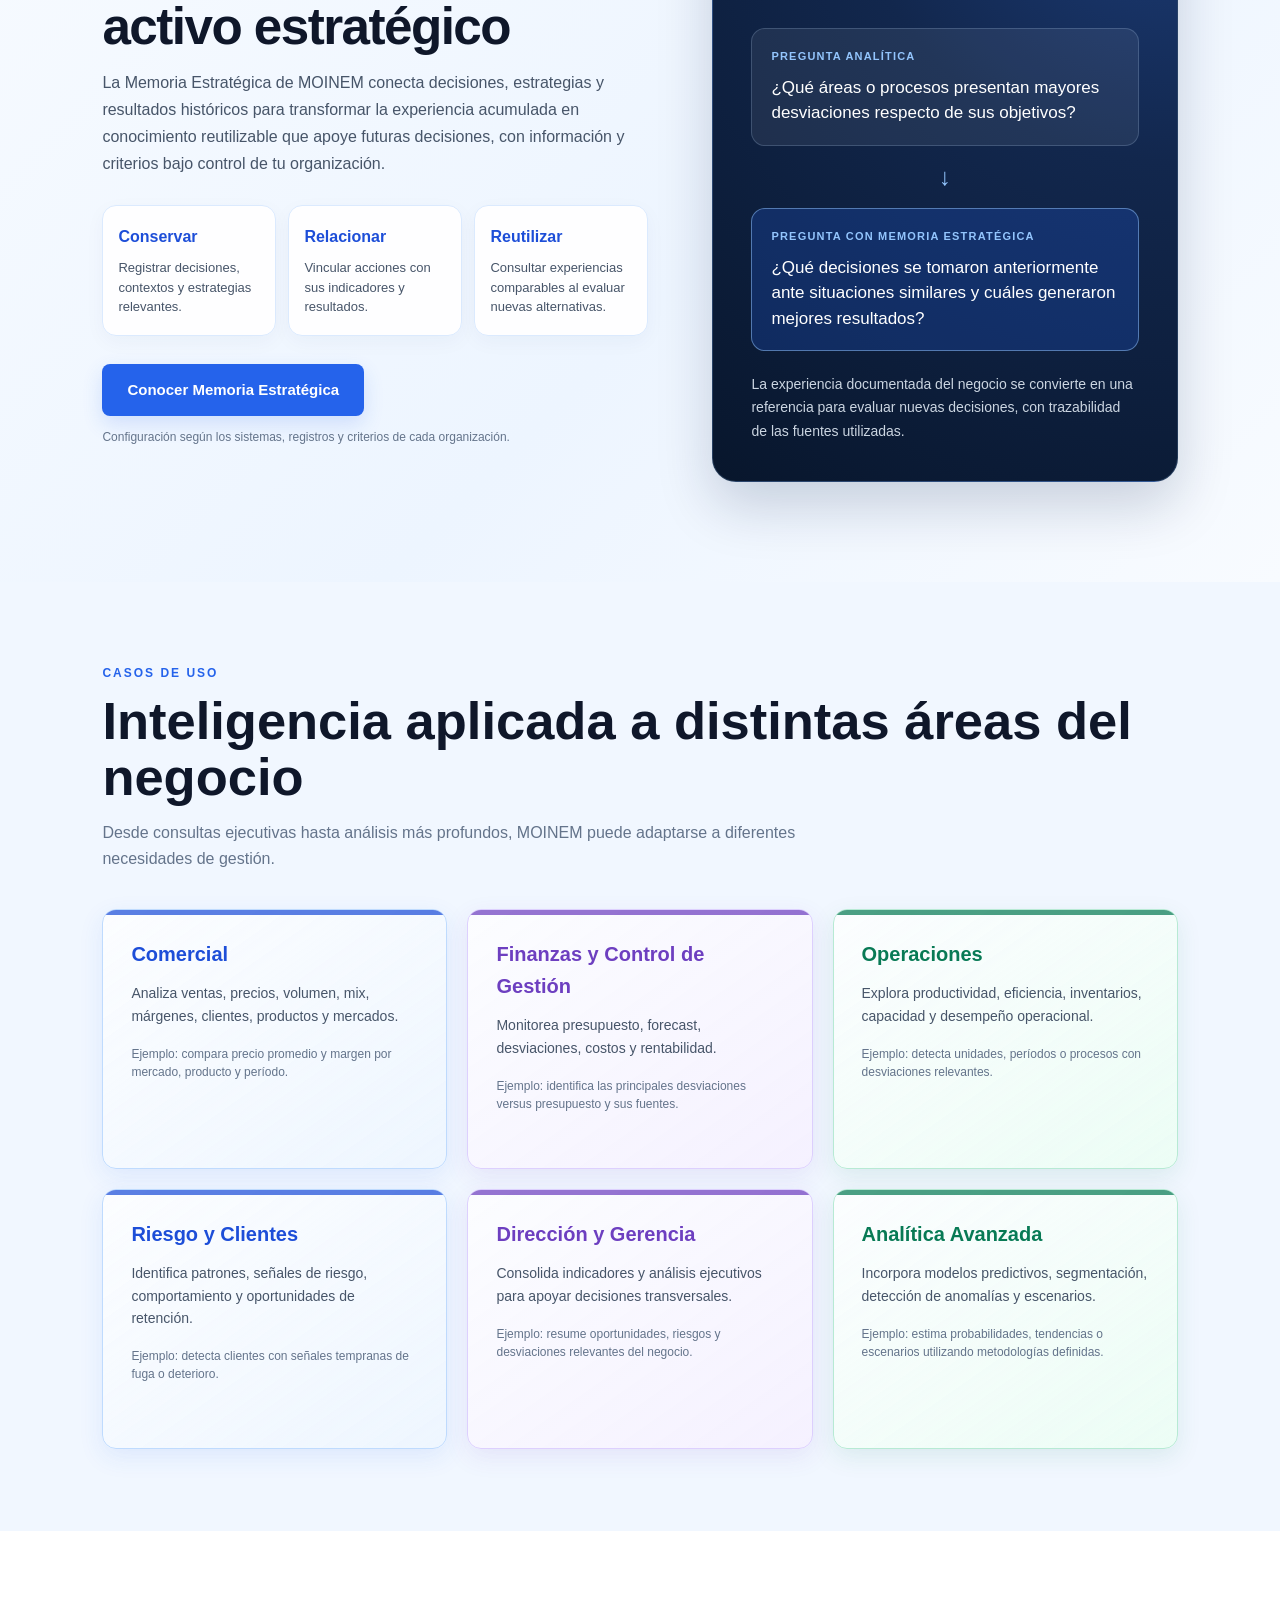
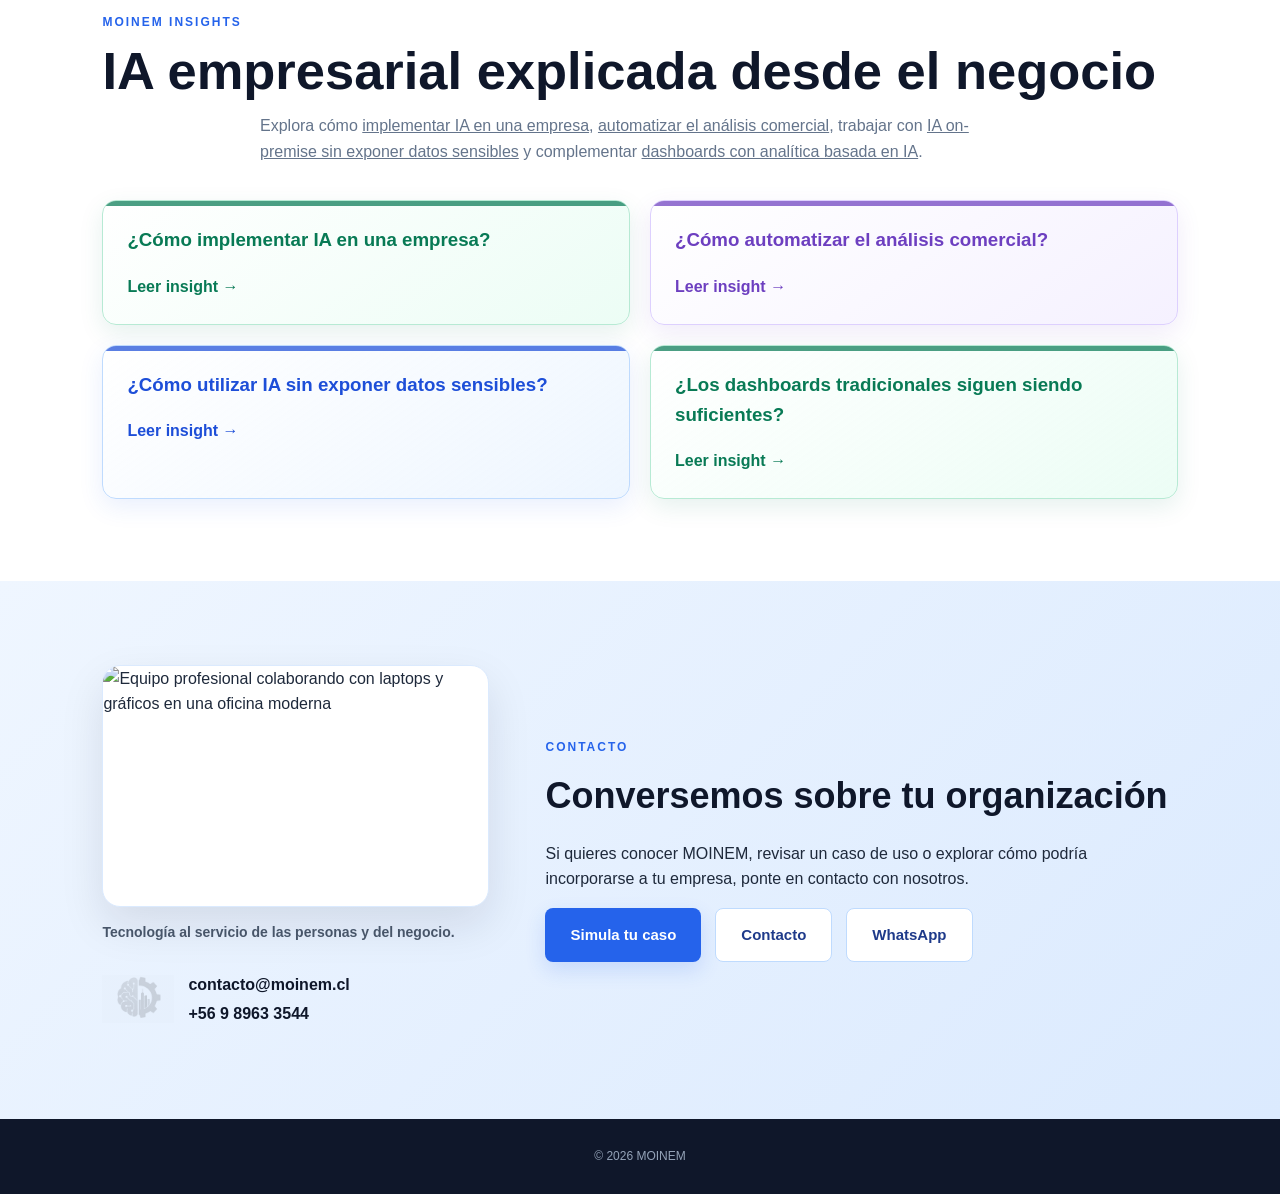
==== commit 130333c9: "Acortar mensaje del botón de WhatsApp" ====
--- a/index.html
+++ b/index.html
@@ -831,7 +831,7 @@
 
 <div class="moinem-whatsapp" aria-label="Contacto por WhatsApp">
     <div class="moinem-whatsapp-message" id="moinem-whatsapp-message">
-        Solicita MOINEM para tu infraestructura. Conversemos sobre tu implementación.
+        Conversemos por WhatsApp
         <button class="moinem-whatsapp-close" type="button" aria-label="Cerrar mensaje" onclick="this.parentElement.hidden = true">×</button>
     </div>
     <a class="moinem-whatsapp-link" href="https://wa.me/56989633544?text=Hola%2C%20quiero%20solicitar%20MOINEM%20para%20mi%20infraestructura." target="_blank" rel="noopener noreferrer" aria-label="Escribir a MOINEM por WhatsApp" title="Escribir por WhatsApp">
